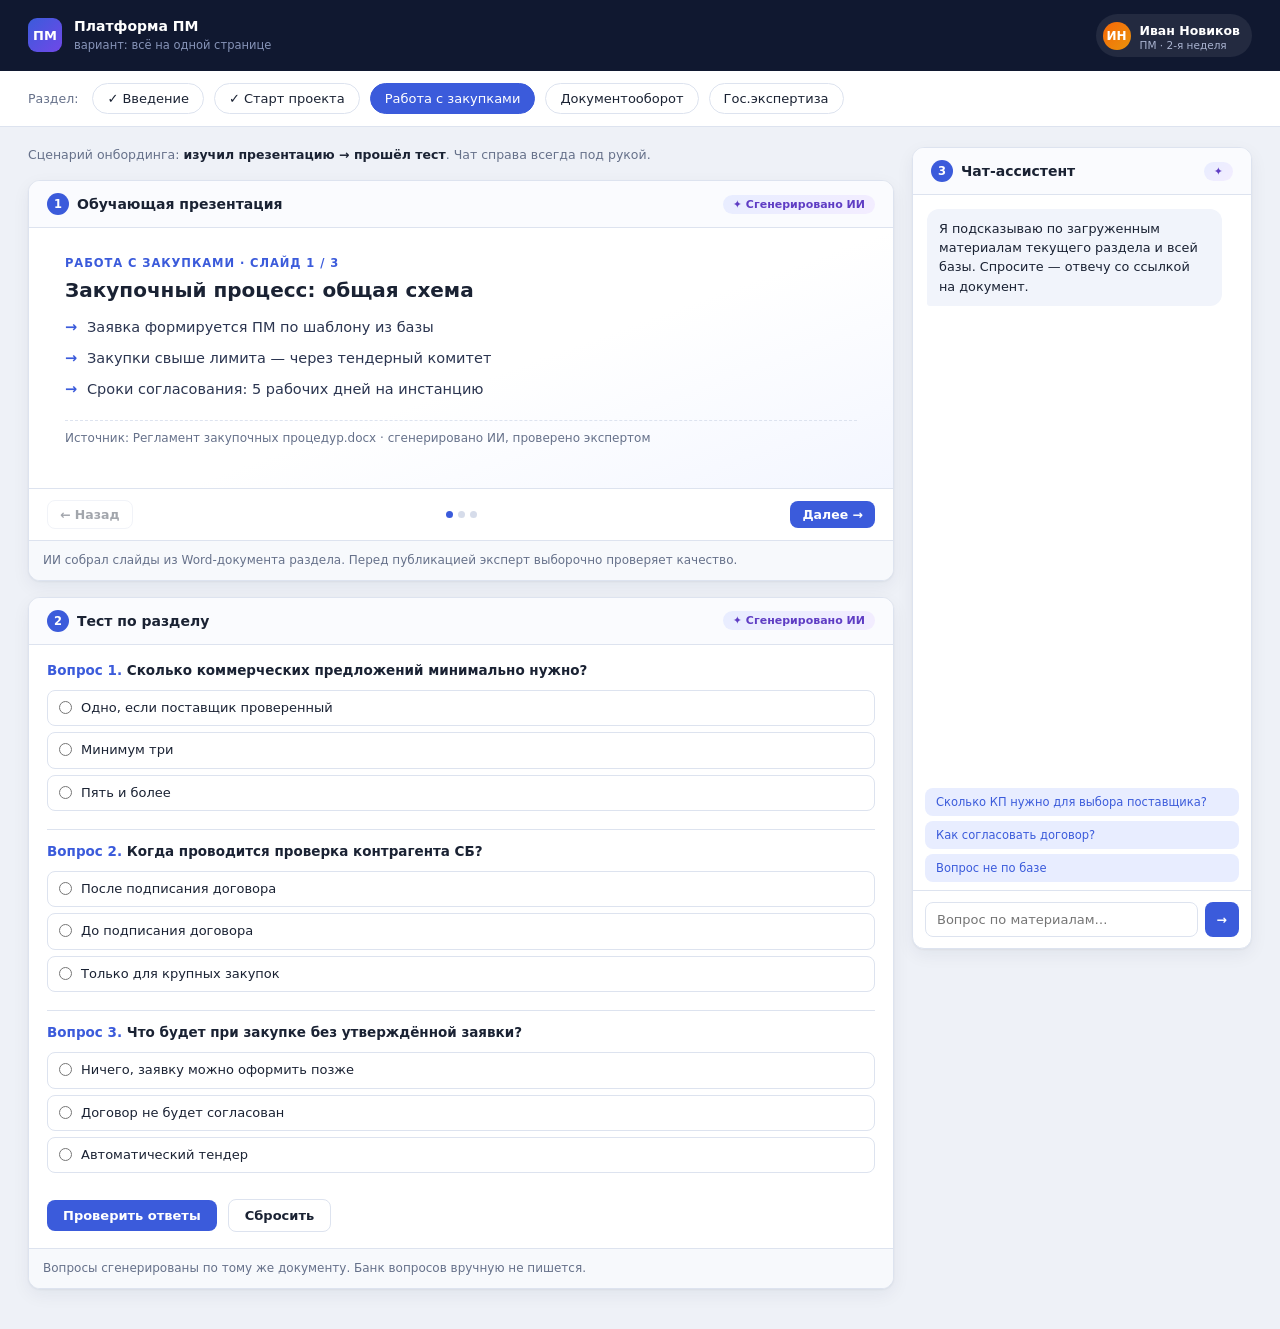
==== index.html @ 01c3f11c "Initial commit: add index.html and scope.md files for the project platform, outlining the project st" ====
<!DOCTYPE html>
<html lang="ru">
<head>
<meta charset="UTF-8">
<meta name="viewport" content="width=device-width, initial-scale=1.0">
<title>Платформа ПМ — один экран: презентация · тест · чат</title>
<style>
  :root {
    --bg: #eef1f7;
    --surface: #ffffff;
    --border: #dde3ef;
    --text: #1a2233;
    --muted: #66718a;
    --accent: #3b5bdb;
    --accent-soft: #e8edff;
    --green: #2f9e44;
    --green-soft: #e6f7ec;
    --amber: #e8930c;
    --amber-soft: #fff4e0;
    --red: #d6455d;
    --red-soft: #fdeaee;
    --radius: 12px;
    --shadow: 0 1px 2px rgba(20,30,60,.05), 0 6px 18px rgba(20,30,60,.06);
  }
  * { margin: 0; padding: 0; box-sizing: border-box; }
  body {
    font-family: "Segoe UI", system-ui, -apple-system, sans-serif;
    background: var(--bg); color: var(--text);
    min-height: 100vh;
  }

  /* Top bar */
  header {
    background: #101830; color: #fff;
    padding: 14px 28px;
    display: flex; align-items: center; justify-content: space-between;
    position: sticky; top: 0; z-index: 20;
  }
  .brand { display: flex; align-items: center; gap: 12px; }
  .brand-badge {
    width: 34px; height: 34px; border-radius: 9px;
    background: linear-gradient(135deg, #3b5bdb, #7048e8);
    display: flex; align-items: center; justify-content: center;
    font-weight: 700; font-size: 13px;
  }
  .brand b { font-size: 14px; display: block; line-height: 1.2; }
  .brand span { font-size: 11.5px; color: #8794b8; }
  .user {
    display: flex; align-items: center; gap: 9px;
    background: rgba(255,255,255,.08); padding: 6px 12px 6px 7px; border-radius: 99px;
  }
  .avatar {
    width: 28px; height: 28px; border-radius: 50%;
    background: linear-gradient(135deg,#f76707,#e8930c);
    display: flex; align-items: center; justify-content: center;
    font-size: 12px; font-weight: 600;
  }
  .user small { color: #aab4d0; display: block; font-size: 10.5px; }
  .user b { font-size: 12.5px; font-weight: 600; }

  /* Section picker */
  .section-bar {
    background: var(--surface); border-bottom: 1px solid var(--border);
    padding: 12px 28px; display: flex; align-items: center; gap: 10px; flex-wrap: wrap;
  }
  .section-bar .label { font-size: 12.5px; color: var(--muted); margin-right: 4px; }
  .sec-chip {
    font-family: inherit; font-size: 13px; padding: 7px 14px; border-radius: 99px;
    border: 1px solid var(--border); background: #fff; color: var(--text); cursor: pointer;
  }
  .sec-chip:hover { border-color: #b9c6ec; }
  .sec-chip.active { background: var(--accent); color: #fff; border-color: var(--accent); }
  .sec-chip.done::before { content: "✓ "; }

  /* Layout: left flow + right chat */
  .workspace {
    display: grid;
    grid-template-columns: 1fr 340px;
    gap: 18px;
    padding: 20px 28px 40px;
    max-width: 1400px;
    margin: 0 auto;
    align-items: start;
  }

  .flow { display: flex; flex-direction: column; gap: 16px; }
  .panel {
    background: var(--surface); border: 1px solid var(--border);
    border-radius: var(--radius); box-shadow: var(--shadow); overflow: hidden;
  }
  .panel-head {
    display: flex; align-items: center; justify-content: space-between;
    padding: 12px 18px; border-bottom: 1px solid var(--border); background: #fafbfe;
  }
  .panel-head h2 { font-size: 14px; font-weight: 650; display: flex; align-items: center; gap: 8px; }
  .step {
    width: 22px; height: 22px; border-radius: 50%; background: var(--accent);
    color: #fff; font-size: 11.5px; font-weight: 700;
    display: inline-flex; align-items: center; justify-content: center;
  }
  .ai-chip {
    background: linear-gradient(135deg,#e8edff,#f3edff); color: #5f3dc4;
    font-size: 11px; font-weight: 600; padding: 3px 10px; border-radius: 99px;
  }

  /* Presentation */
  .slide {
    min-height: 260px; padding: 28px 36px;
    background: linear-gradient(160deg, #fff 55%, #f3f6ff);
  }
  .slide .s-no { font-size: 11.5px; color: var(--accent); font-weight: 700; letter-spacing: .08em; text-transform: uppercase; margin-bottom: 8px; }
  .slide h3 { font-size: 20px; margin-bottom: 14px; }
  .slide ul { list-style: none; }
  .slide li {
    font-size: 14.5px; line-height: 1.6; padding-left: 22px; position: relative;
    margin-bottom: 8px; color: #2b3550;
  }
  .slide li::before { content: "→"; position: absolute; left: 0; color: var(--accent); font-weight: 700; }
  .slide .src {
    margin-top: 18px; font-size: 12px; color: var(--muted);
    border-top: 1px dashed var(--border); padding-top: 10px;
  }
  .slide-nav {
    display: flex; justify-content: space-between; align-items: center;
    padding: 11px 18px; border-top: 1px solid var(--border);
  }
  .dots { display: flex; gap: 5px; }
  .dots i { width: 7px; height: 7px; border-radius: 50%; background: #d6dcea; cursor: pointer; }
  .dots i.on { background: var(--accent); }

  .btn {
    background: var(--accent); color: #fff; border: none; font-family: inherit;
    font-size: 13px; font-weight: 600; padding: 8px 16px; border-radius: 8px; cursor: pointer;
  }
  .btn:hover { background: #3350c4; }
  .btn.ghost { background: #fff; color: var(--text); border: 1px solid var(--border); }
  .btn.ghost:hover { background: #f4f6fb; }
  .btn:disabled { opacity: .4; cursor: default; }
  .btn.sm { padding: 6px 12px; font-size: 12.5px; }

  /* Test */
  .test-body { padding: 16px 18px; }
  .q-card { margin-bottom: 12px; padding-bottom: 12px; border-bottom: 1px solid var(--border); }
  .q-card:last-of-type { border-bottom: none; margin-bottom: 8px; }
  .q-card h4 { font-size: 13.5px; margin-bottom: 10px; line-height: 1.45; }
  .q-card h4 .qn { color: var(--accent); }
  .opt {
    display: flex; gap: 9px; align-items: flex-start;
    padding: 8px 11px; border: 1px solid var(--border); border-radius: 8px;
    margin-bottom: 6px; font-size: 13px; cursor: pointer; line-height: 1.4;
  }
  .opt:hover { border-color: #b9c6ec; background: #fafbff; }
  .opt input { margin-top: 2px; accent-color: var(--accent); }
  .opt.correct { border-color: var(--green); background: var(--green-soft); }
  .opt.wrong { border-color: var(--red); background: var(--red-soft); }
  #test-result {
    display: none; padding: 12px 14px; margin-bottom: 12px;
    border-radius: 9px; font-size: 13.5px; font-weight: 600;
  }
  #test-result.pass { display: block; background: var(--green-soft); color: var(--green); border: 1px solid #b7e4c7; }
  #test-result.fail { display: block; background: var(--amber-soft); color: var(--amber); border: 1px solid #ffe0a3; }
  #test-result small { display: block; font-weight: 400; color: var(--muted); margin-top: 4px; }

  /* Chat sticky column */
  .chat-col {
    position: sticky; top: 78px;
    height: calc(100vh - 98px);
    display: flex; flex-direction: column;
  }
  .chat-col .panel { flex: 1; display: flex; flex-direction: column; min-height: 0; }
  .chat-log {
    flex: 1; overflow-y: auto; padding: 14px;
    display: flex; flex-direction: column; gap: 10px;
  }
  .msg {
    max-width: 95%; padding: 10px 12px; border-radius: 12px;
    font-size: 12.8px; line-height: 1.5;
  }
  .msg.user {
    align-self: flex-end; background: var(--accent); color: #fff;
    border-bottom-right-radius: 3px;
  }
  .msg.bot {
    align-self: flex-start; background: #f1f4fb;
    border-bottom-left-radius: 3px;
  }
  .msg.bot .source {
    margin-top: 8px; padding: 7px 9px; background: #fff;
    border: 1px solid var(--border); border-radius: 7px;
    font-size: 11.5px; color: var(--muted);
  }
  .msg.bot .source b { color: var(--accent); }
  .chat-hints { padding: 0 12px 8px; display: flex; flex-direction: column; gap: 5px; }
  .hint {
    font-size: 11.5px; text-align: left; background: var(--accent-soft); color: var(--accent);
    border: none; padding: 7px 11px; border-radius: 8px; cursor: pointer; font-family: inherit;
  }
  .hint:hover { background: #d9e2ff; }
  .chat-input {
    display: flex; gap: 7px; padding: 11px 12px; border-top: 1px solid var(--border);
  }
  .chat-input input {
    flex: 1; border: 1px solid var(--border); border-radius: 8px;
    padding: 9px 11px; font-size: 13px; font-family: inherit; outline: none;
  }
  .chat-input input:focus { border-color: var(--accent); }
  .typing { align-self: flex-start; color: var(--muted); font-size: 12px; padding: 4px; }

  .note {
    font-size: 12px; color: var(--muted); line-height: 1.55;
    padding: 10px 14px; background: #f7f9fc; border-top: 1px solid var(--border);
  }

  .flow-caption {
    font-size: 12.5px; color: var(--muted); margin-bottom: 2px;
  }
  .flow-caption b { color: var(--text); }

  @media (max-width: 980px) {
    .workspace { grid-template-columns: 1fr; }
    .chat-col { position: static; height: auto; }
    .chat-col .panel { min-height: 420px; }
  }
</style>
</head>
<body>

<header>
  <div class="brand">
    <div class="brand-badge">ПМ</div>
    <div>
      <b>Платформа ПМ</b>
      <span>вариант: всё на одной странице</span>
    </div>
  </div>
  <div class="user">
    <div class="avatar">ИН</div>
    <div><b>Иван Новиков</b><small>ПМ · 2-я неделя</small></div>
  </div>
</header>

<div class="section-bar">
  <span class="label">Раздел:</span>
  <button class="sec-chip done" data-sec="0">Введение</button>
  <button class="sec-chip done" data-sec="1">Старт проекта</button>
  <button class="sec-chip active" data-sec="2">Работа с закупками</button>
  <button class="sec-chip" data-sec="3">Документооборот</button>
  <button class="sec-chip" data-sec="4">Гос.экспертиза</button>
</div>

<div class="workspace">

  <!-- LEFT: presentation → test -->
  <div class="flow">
    <p class="flow-caption">Сценарий онбординга: <b>изучил презентацию → прошёл тест</b>. Чат справа всегда под рукой.</p>

    <!-- 1. Presentation -->
    <div class="panel" id="pres-panel">
      <div class="panel-head">
        <h2><span class="step">1</span> Обучающая презентация</h2>
        <span class="ai-chip">✦ Сгенерировано ИИ</span>
      </div>
      <div class="slide" id="slide-body"></div>
      <div class="slide-nav">
        <button class="btn ghost sm" id="prev-slide">← Назад</button>
        <div class="dots" id="slide-dots"></div>
        <button class="btn sm" id="next-slide">Далее →</button>
      </div>
      <div class="note">ИИ собрал слайды из Word-документа раздела. Перед публикацией эксперт выборочно проверяет качество.</div>
    </div>

    <!-- 2. Test -->
    <div class="panel" id="test-panel">
      <div class="panel-head">
        <h2><span class="step">2</span> Тест по разделу</h2>
        <span class="ai-chip">✦ Сгенерировано ИИ</span>
      </div>
      <div class="test-body">
        <div id="test-result"></div>
        <div id="test-questions"></div>
        <button class="btn" id="check-test">Проверить ответы</button>
        <button class="btn ghost" id="reset-test" style="margin-left:6px">Сбросить</button>
      </div>
      <div class="note">Вопросы сгенерированы по тому же документу. Банк вопросов вручную не пишется.</div>
    </div>
  </div>

  <!-- RIGHT: chat always visible -->
  <div class="chat-col">
    <div class="panel">
      <div class="panel-head">
        <h2><span class="step">3</span> Чат-ассистент</h2>
        <span class="ai-chip">✦</span>
      </div>
      <div class="chat-log" id="chat-log">
        <div class="msg bot">Я подсказываю по загруженным материалам текущего раздела и всей базы. Спросите — отвечу со ссылкой на документ.</div>
      </div>
      <div class="chat-hints">
        <button class="hint" data-q="Сколько КП нужно для выбора поставщика?">Сколько КП нужно для выбора поставщика?</button>
        <button class="hint" data-q="Как согласовать договор с подрядчиком?">Как согласовать договор?</button>
        <button class="hint" data-q="Какая погода завтра?">Вопрос не по базе</button>
      </div>
      <div class="chat-input">
        <input id="chat-text" placeholder="Вопрос по материалам…" autocomplete="off">
        <button class="btn sm" id="chat-send">→</button>
      </div>
    </div>
  </div>

</div>

<script>
const sections = [
  {
    title: "Введение в процессы компании",
    doc: "Памятка нового ПМ.docx",
    slides: [
      { h: "Как устроена работа ПМ", pts: ["ПМ ведёт проект от старта до сдачи", "Ключевые роли: руководитель, сметчик, снабжение", "Все регламенты — в базе знаний платформы"] },
      { h: "Первая неделя", pts: ["Получить доступы к системам", "Изучить регламенты направления", "Познакомиться с командой"] }
    ],
    questions: [
      { q: "Где хранятся регламенты для ПМ?", opts: ["Только у наставника", "В базе знаний платформы", "В личной почте"], correct: 1 }
    ]
  },
  {
    title: "Управление проектом: старт",
    doc: "Чек-лист старта проекта.docx",
    slides: [
      { h: "Старт: 4 обязательных шага", pts: ["Приказ о запуске и назначении ПМ", "Устав проекта и границы", "Бюджет и календарный план", "Kick-off с командой"] }
    ],
    questions: [
      { q: "Что нужно на старте проекта?", opts: ["Только бюджет", "Приказ, устав, бюджет и план", "Только kick-off"], correct: 1 }
    ]
  },
  {
    title: "Работа с закупками",
    doc: "Регламент закупочных процедур.docx",
    slides: [
      { h: "Закупочный процесс: общая схема", pts: ["Заявка формируется ПМ по шаблону из базы", "Закупки свыше лимита — через тендерный комитет", "Сроки согласования: 5 рабочих дней на инстанцию"] },
      { h: "Выбор поставщика", pts: ["Минимум 3 коммерческих предложения", "Проверка контрагента СБ — до подписания", "Критерии выбора фиксируются в протоколе"] },
      { h: "Частые ошибки новичков", pts: ["Закупка без заявки — договор не согласуют", "Пропуск проверки контрагента затягивает сделку", "Не заложен резерв времени на тендерный комитет"] }
    ],
    questions: [
      { q: "Сколько коммерческих предложений минимально нужно?", opts: ["Одно, если поставщик проверенный", "Минимум три", "Пять и более"], correct: 1 },
      { q: "Когда проводится проверка контрагента СБ?", opts: ["После подписания договора", "До подписания договора", "Только для крупных закупок"], correct: 1 },
      { q: "Что будет при закупке без утверждённой заявки?", opts: ["Ничего, заявку можно оформить позже", "Договор не будет согласован", "Автоматический тендер"], correct: 1 }
    ]
  },
  {
    title: "Документооборот и отчётность",
    doc: "Порядок согласования договоров.docx",
    slides: [
      { h: "Согласование договора", pts: ["Маршрут: ПМ → юристы → финансы → директор", "Стандартный цикл — 10 рабочих дней", "Шаблоны — в разделе «Документооборот»"] }
    ],
    questions: [
      { q: "Сколько дней занимает полный цикл согласования?", opts: ["3 рабочих дня", "10 рабочих дней", "Месяц"], correct: 1 }
    ]
  },
  {
    title: "Гос.экспертиза и тендеры",
    doc: "Гос.экспертиза: этапы прохождения.docx",
    slides: [
      { h: "Материал в обработке", pts: ["Документ загружен", "Презентация появится после индексации и проверки экспертом"] }
    ],
    questions: [
      { q: "Статус раздела?", opts: ["Готов к изучению", "Ещё обрабатывается", "Закрыт"], correct: 1 }
    ]
  }
];

let curSec = 2, curSlide = 0;

function renderSlide() {
  const s = sections[curSec];
  const slide = s.slides[curSlide];
  document.getElementById("slide-body").innerHTML =
    `<div class="s-no">${s.title} · слайд ${curSlide + 1} / ${s.slides.length}</div>
     <h3>${slide.h}</h3>
     <ul>${slide.pts.map(t => `<li>${t}</li>`).join("")}</ul>
     <div class="src">Источник: ${s.doc} · сгенерировано ИИ, проверено экспертом</div>`;
  document.getElementById("slide-dots").innerHTML = s.slides.map((_, i) =>
    `<i class="${i === curSlide ? "on" : ""}" onclick="goSlide(${i})"></i>`).join("");
  document.getElementById("prev-slide").disabled = curSlide === 0;
  document.getElementById("next-slide").disabled = curSlide === s.slides.length - 1;
}
window.goSlide = i => { curSlide = i; renderSlide(); };
document.getElementById("prev-slide").onclick = () => { if (curSlide > 0) { curSlide--; renderSlide(); } };
document.getElementById("next-slide").onclick = () => {
  if (curSlide < sections[curSec].slides.length - 1) { curSlide++; renderSlide(); }
};

function renderTest() {
  const qs = sections[curSec].questions;
  document.getElementById("test-questions").innerHTML = qs.map((item, qi) =>
    `<div class="q-card"><h4><span class="qn">Вопрос ${qi + 1}.</span> ${item.q}</h4>` +
    item.opts.map((o, oi) =>
      `<label class="opt" data-q="${qi}" data-o="${oi}"><input type="radio" name="q${qi}" value="${oi}">${o}</label>`
    ).join("") + `</div>`).join("");
  const r = document.getElementById("test-result");
  r.className = ""; r.style.display = "none";
}

document.getElementById("check-test").onclick = () => {
  const qs = sections[curSec].questions;
  let score = 0, answered = 0;
  qs.forEach((item, qi) => {
    const sel = document.querySelector(`input[name=q${qi}]:checked`);
    document.querySelectorAll(`.opt[data-q="${qi}"]`).forEach(l => l.classList.remove("correct", "wrong"));
    if (!sel) return;
    answered++;
    const chosen = +sel.value;
    if (chosen === item.correct) score++;
    document.querySelector(`.opt[data-q="${qi}"][data-o="${item.correct}"]`).classList.add("correct");
    if (chosen !== item.correct)
      document.querySelector(`.opt[data-q="${qi}"][data-o="${chosen}"]`).classList.add("wrong");
  });
  const r = document.getElementById("test-result");
  if (answered < qs.length) {
    r.className = "fail";
    r.innerHTML = `Ответьте на все вопросы (${answered} из ${qs.length}).`;
    return;
  }
  if (score === qs.length) {
    r.className = "pass";
    r.innerHTML = `Отлично! ${score} из ${qs.length}.<small>Раздел зачтён. Можно переходить к следующему.</small>`;
  } else {
    r.className = "fail";
    r.innerHTML = `Результат: ${score} из ${qs.length}.<small>Перечитайте презентацию выше и попробуйте ещё раз.</small>`;
  }
};
document.getElementById("reset-test").onclick = renderTest;

document.querySelectorAll(".sec-chip").forEach(btn => {
  btn.onclick = () => {
    document.querySelectorAll(".sec-chip").forEach(b => b.classList.remove("active"));
    btn.classList.add("active");
    curSec = +btn.dataset.sec;
    curSlide = 0;
    renderSlide();
    renderTest();
  };
});

/* Chat */
const answers = [
  { keys: ["кп", "коммерческ", "поставщик", "три", "3"], text: "Минимум <b>3 коммерческих предложения</b>. Критерии выбора фиксируются в протоколе. Проверка контрагента СБ — до подписания.", src: "Регламент закупочных процедур.docx · раздел 4" },
  { keys: ["договор", "подряд", "соглас"], text: "Маршрут: <b>ПМ → юристы → финансы → директор</b>. Полный цикл — около 10 рабочих дней.", src: "Порядок согласования договоров.docx · раздел 2.3" },
  { keys: ["закуп", "заявк", "тендер"], text: "Заявка — по шаблону из базы. Свыше лимита — тендерный комитет (закладывайте ~5 рабочих дней на инстанцию).", src: "Регламент закупочных процедур.docx" }
];
const log = document.getElementById("chat-log");
function addMsg(cls, html) {
  const d = document.createElement("div");
  d.className = "msg " + cls; d.innerHTML = html;
  log.appendChild(d); log.scrollTop = log.scrollHeight;
}
function botReply(q) {
  const t = document.createElement("div");
  t.className = "typing"; t.textContent = "Ищет по базе…";
  log.appendChild(t); log.scrollTop = log.scrollHeight;
  setTimeout(() => {
    t.remove();
    const low = q.toLowerCase();
    const hit = answers.find(a => a.keys.some(k => low.includes(k)));
    if (hit) addMsg("bot", hit.text + `<div class="source">📄 <b>${hit.src}</b></div>`);
    else addMsg("bot", "В базе знаний ответа на этот вопрос нет. Я отвечаю только по загруженным материалам.");
  }, 700);
}
function send(q) {
  if (!q.trim()) return;
  addMsg("user", q);
  document.getElementById("chat-text").value = "";
  botReply(q);
}
document.getElementById("chat-send").onclick = () => send(document.getElementById("chat-text").value);
document.getElementById("chat-text").addEventListener("keydown", e => { if (e.key === "Enter") send(e.target.value); });
document.querySelectorAll(".hint").forEach(h => h.onclick = () => send(h.dataset.q));

renderSlide();
renderTest();
</script>
</body>
</html>
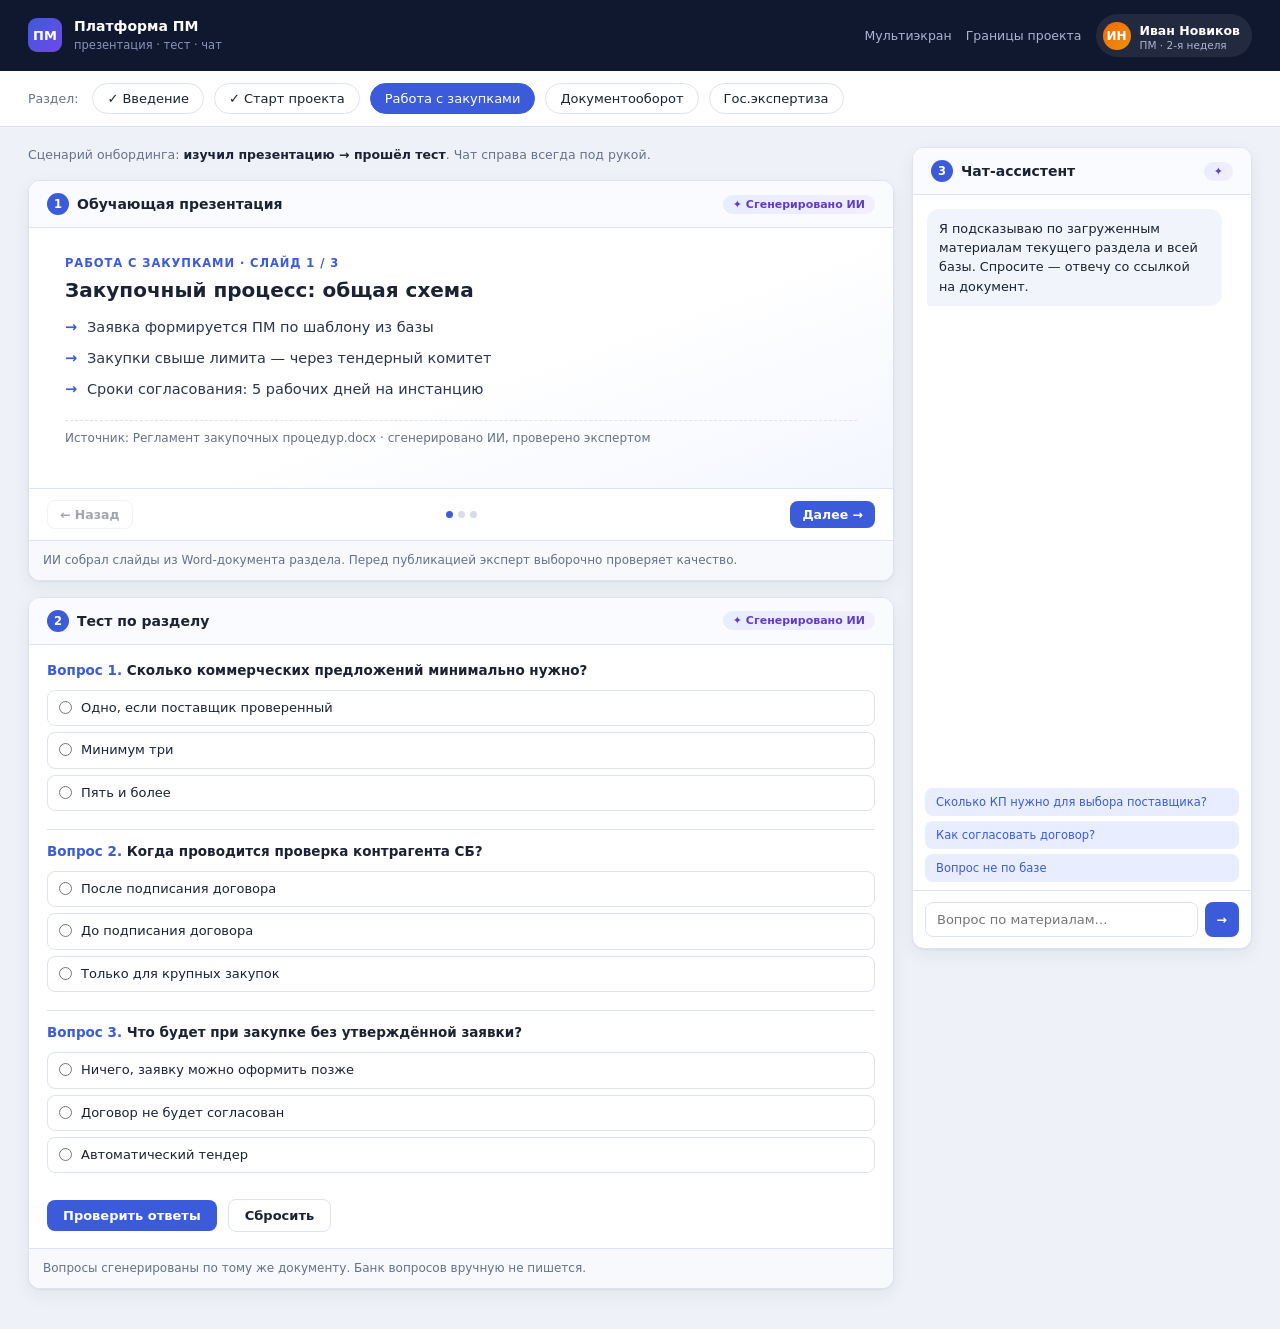
==== commit f6bd2484: "Update index.html to enhance header layout with new links and modify demo description; adjust .gitig" ====
--- a/index.html
+++ b/index.html
@@ -57,6 +57,11 @@
   }
   .user small { color: #aab4d0; display: block; font-size: 10.5px; }
   .user b { font-size: 12.5px; font-weight: 600; }
+  .hdr-links { display: flex; align-items: center; gap: 14px; }
+  .hdr-links a {
+    color: #aab4d0; font-size: 12.5px; text-decoration: none;
+  }
+  .hdr-links a:hover { color: #fff; }
 
   /* Section picker */
   .section-bar {
@@ -230,12 +235,16 @@
     <div class="brand-badge">ПМ</div>
     <div>
       <b>Платформа ПМ</b>
-      <span>вариант: всё на одной странице</span>
+      <span>презентация · тест · чат</span>
     </div>
   </div>
-  <div class="user">
-    <div class="avatar">ИН</div>
-    <div><b>Иван Новиков</b><small>ПМ · 2-я неделя</small></div>
+  <div class="hdr-links">
+    <a href="demo-screens.html">Мультиэкран</a>
+    <a href="scope.md">Границы проекта</a>
+    <div class="user">
+      <div class="avatar">ИН</div>
+      <div><b>Иван Новиков</b><small>ПМ · 2-я неделя</small></div>
+    </div>
   </div>
 </header>
 
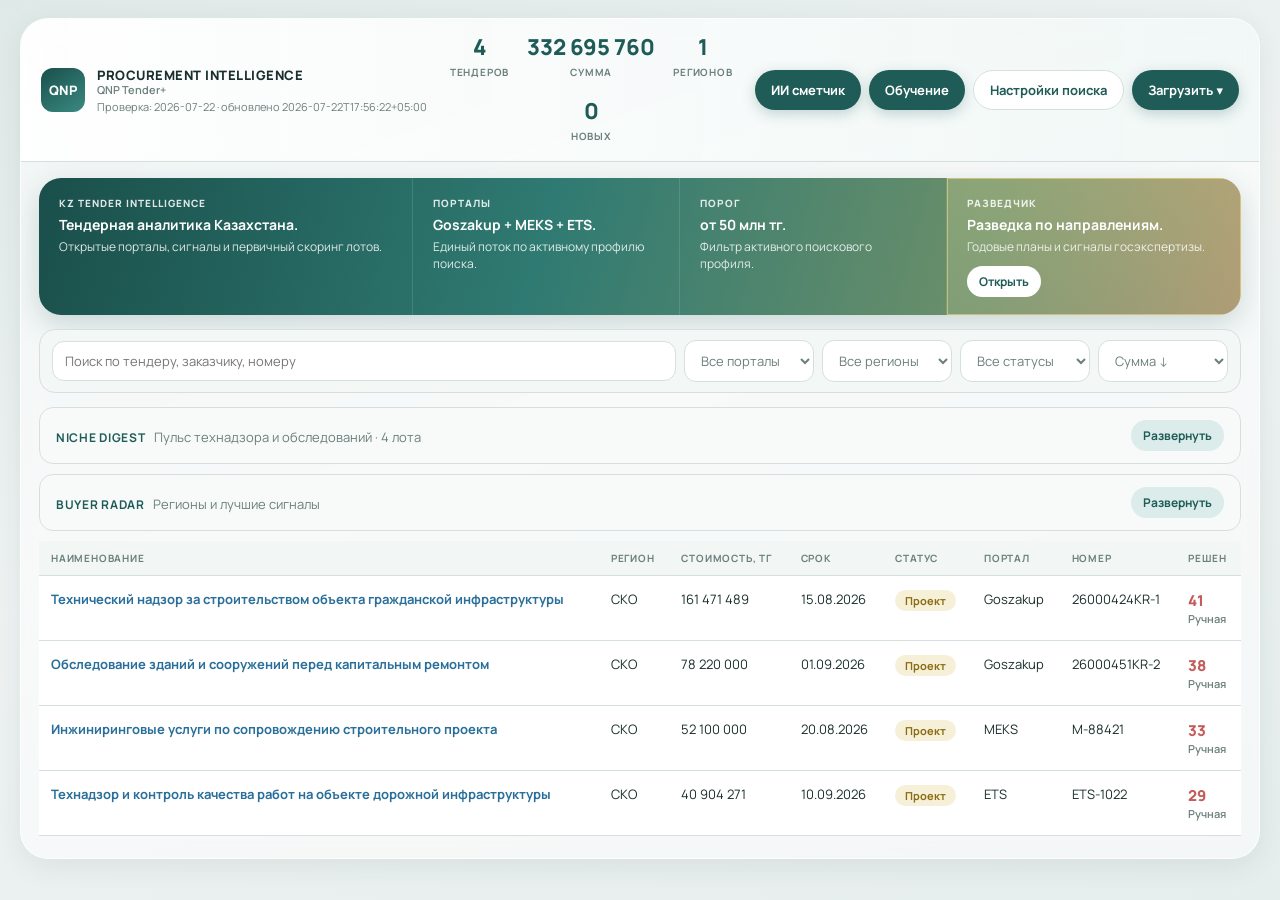
==== commit 4ff0bb47: "Refactor index.html to update title and enhance styling; add new header layout and button styles. Up" ====
--- a/index.html
+++ b/index.html
@@ -3,329 +3,842 @@
 <head>
 <meta charset="UTF-8">
 <meta name="viewport" content="width=device-width, initial-scale=1.0">
-<title>Платформа ПМ — один экран: презентация · тест · чат</title>
+<title>QNP Tender+ — Procurement Intelligence</title>
+<link rel="preconnect" href="https://fonts.googleapis.com">
+<link href="https://fonts.googleapis.com/css2?family=Manrope:wght@400;500;600;700;800&display=swap" rel="stylesheet">
 <style>
-  :root {
-    --bg: #eef1f7;
-    --surface: #ffffff;
-    --border: #dde3ef;
-    --text: #1a2233;
-    --muted: #66718a;
-    --accent: #3b5bdb;
-    --accent-soft: #e8edff;
-    --green: #2f9e44;
-    --green-soft: #e6f7ec;
-    --amber: #e8930c;
-    --amber-soft: #fff4e0;
-    --red: #d6455d;
-    --red-soft: #fdeaee;
-    --radius: 12px;
-    --shadow: 0 1px 2px rgba(20,30,60,.05), 0 6px 18px rgba(20,30,60,.06);
-  }
-  * { margin: 0; padding: 0; box-sizing: border-box; }
-  body {
-    font-family: "Segoe UI", system-ui, -apple-system, sans-serif;
-    background: var(--bg); color: var(--text);
-    min-height: 100vh;
-  }
-
-  /* Top bar */
-  header {
-    background: #101830; color: #fff;
-    padding: 14px 28px;
-    display: flex; align-items: center; justify-content: space-between;
-    position: sticky; top: 0; z-index: 20;
-  }
-  .brand { display: flex; align-items: center; gap: 12px; }
-  .brand-badge {
-    width: 34px; height: 34px; border-radius: 9px;
-    background: linear-gradient(135deg, #3b5bdb, #7048e8);
-    display: flex; align-items: center; justify-content: center;
-    font-weight: 700; font-size: 13px;
-  }
-  .brand b { font-size: 14px; display: block; line-height: 1.2; }
-  .brand span { font-size: 11.5px; color: #8794b8; }
-  .user {
-    display: flex; align-items: center; gap: 9px;
-    background: rgba(255,255,255,.08); padding: 6px 12px 6px 7px; border-radius: 99px;
-  }
-  .avatar {
-    width: 28px; height: 28px; border-radius: 50%;
-    background: linear-gradient(135deg,#f76707,#e8930c);
-    display: flex; align-items: center; justify-content: center;
-    font-size: 12px; font-weight: 600;
-  }
-  .user small { color: #aab4d0; display: block; font-size: 10.5px; }
-  .user b { font-size: 12.5px; font-weight: 600; }
-  .hdr-links { display: flex; align-items: center; gap: 14px; }
-  .hdr-links a {
-    color: #aab4d0; font-size: 12.5px; text-decoration: none;
-  }
-  .hdr-links a:hover { color: #fff; }
-
-  /* Section picker */
-  .section-bar {
-    background: var(--surface); border-bottom: 1px solid var(--border);
-    padding: 12px 28px; display: flex; align-items: center; gap: 10px; flex-wrap: wrap;
-  }
-  .section-bar .label { font-size: 12.5px; color: var(--muted); margin-right: 4px; }
-  .sec-chip {
-    font-family: inherit; font-size: 13px; padding: 7px 14px; border-radius: 99px;
-    border: 1px solid var(--border); background: #fff; color: var(--text); cursor: pointer;
-  }
-  .sec-chip:hover { border-color: #b9c6ec; }
-  .sec-chip.active { background: var(--accent); color: #fff; border-color: var(--accent); }
-  .sec-chip.done::before { content: "✓ "; }
-
-  /* Layout: left flow + right chat */
-  .workspace {
-    display: grid;
-    grid-template-columns: 1fr 340px;
-    gap: 18px;
-    padding: 20px 28px 40px;
-    max-width: 1400px;
-    margin: 0 auto;
-    align-items: start;
-  }
-
-  .flow { display: flex; flex-direction: column; gap: 16px; }
-  .panel {
-    background: var(--surface); border: 1px solid var(--border);
-    border-radius: var(--radius); box-shadow: var(--shadow); overflow: hidden;
-  }
-  .panel-head {
-    display: flex; align-items: center; justify-content: space-between;
-    padding: 12px 18px; border-bottom: 1px solid var(--border); background: #fafbfe;
-  }
-  .panel-head h2 { font-size: 14px; font-weight: 650; display: flex; align-items: center; gap: 8px; }
-  .step {
-    width: 22px; height: 22px; border-radius: 50%; background: var(--accent);
-    color: #fff; font-size: 11.5px; font-weight: 700;
-    display: inline-flex; align-items: center; justify-content: center;
-  }
-  .ai-chip {
-    background: linear-gradient(135deg,#e8edff,#f3edff); color: #5f3dc4;
-    font-size: 11px; font-weight: 600; padding: 3px 10px; border-radius: 99px;
-  }
-
-  /* Presentation */
-  .slide {
-    min-height: 260px; padding: 28px 36px;
-    background: linear-gradient(160deg, #fff 55%, #f3f6ff);
-  }
-  .slide .s-no { font-size: 11.5px; color: var(--accent); font-weight: 700; letter-spacing: .08em; text-transform: uppercase; margin-bottom: 8px; }
-  .slide h3 { font-size: 20px; margin-bottom: 14px; }
-  .slide ul { list-style: none; }
-  .slide li {
-    font-size: 14.5px; line-height: 1.6; padding-left: 22px; position: relative;
-    margin-bottom: 8px; color: #2b3550;
-  }
-  .slide li::before { content: "→"; position: absolute; left: 0; color: var(--accent); font-weight: 700; }
-  .slide .src {
-    margin-top: 18px; font-size: 12px; color: var(--muted);
-    border-top: 1px dashed var(--border); padding-top: 10px;
-  }
-  .slide-nav {
-    display: flex; justify-content: space-between; align-items: center;
-    padding: 11px 18px; border-top: 1px solid var(--border);
-  }
-  .dots { display: flex; gap: 5px; }
-  .dots i { width: 7px; height: 7px; border-radius: 50%; background: #d6dcea; cursor: pointer; }
-  .dots i.on { background: var(--accent); }
-
-  .btn {
-    background: var(--accent); color: #fff; border: none; font-family: inherit;
-    font-size: 13px; font-weight: 600; padding: 8px 16px; border-radius: 8px; cursor: pointer;
-  }
-  .btn:hover { background: #3350c4; }
-  .btn.ghost { background: #fff; color: var(--text); border: 1px solid var(--border); }
-  .btn.ghost:hover { background: #f4f6fb; }
-  .btn:disabled { opacity: .4; cursor: default; }
-  .btn.sm { padding: 6px 12px; font-size: 12.5px; }
-
-  /* Test */
-  .test-body { padding: 16px 18px; }
-  .q-card { margin-bottom: 12px; padding-bottom: 12px; border-bottom: 1px solid var(--border); }
-  .q-card:last-of-type { border-bottom: none; margin-bottom: 8px; }
-  .q-card h4 { font-size: 13.5px; margin-bottom: 10px; line-height: 1.45; }
-  .q-card h4 .qn { color: var(--accent); }
-  .opt {
-    display: flex; gap: 9px; align-items: flex-start;
-    padding: 8px 11px; border: 1px solid var(--border); border-radius: 8px;
-    margin-bottom: 6px; font-size: 13px; cursor: pointer; line-height: 1.4;
-  }
-  .opt:hover { border-color: #b9c6ec; background: #fafbff; }
-  .opt input { margin-top: 2px; accent-color: var(--accent); }
-  .opt.correct { border-color: var(--green); background: var(--green-soft); }
-  .opt.wrong { border-color: var(--red); background: var(--red-soft); }
-  #test-result {
-    display: none; padding: 12px 14px; margin-bottom: 12px;
-    border-radius: 9px; font-size: 13.5px; font-weight: 600;
-  }
-  #test-result.pass { display: block; background: var(--green-soft); color: var(--green); border: 1px solid #b7e4c7; }
-  #test-result.fail { display: block; background: var(--amber-soft); color: var(--amber); border: 1px solid #ffe0a3; }
-  #test-result small { display: block; font-weight: 400; color: var(--muted); margin-top: 4px; }
-
-  /* Chat sticky column */
-  .chat-col {
-    position: sticky; top: 78px;
-    height: calc(100vh - 98px);
-    display: flex; flex-direction: column;
-  }
-  .chat-col .panel { flex: 1; display: flex; flex-direction: column; min-height: 0; }
-  .chat-log {
-    flex: 1; overflow-y: auto; padding: 14px;
-    display: flex; flex-direction: column; gap: 10px;
-  }
-  .msg {
-    max-width: 95%; padding: 10px 12px; border-radius: 12px;
-    font-size: 12.8px; line-height: 1.5;
-  }
-  .msg.user {
-    align-self: flex-end; background: var(--accent); color: #fff;
-    border-bottom-right-radius: 3px;
-  }
-  .msg.bot {
-    align-self: flex-start; background: #f1f4fb;
-    border-bottom-left-radius: 3px;
-  }
-  .msg.bot .source {
-    margin-top: 8px; padding: 7px 9px; background: #fff;
-    border: 1px solid var(--border); border-radius: 7px;
-    font-size: 11.5px; color: var(--muted);
-  }
-  .msg.bot .source b { color: var(--accent); }
-  .chat-hints { padding: 0 12px 8px; display: flex; flex-direction: column; gap: 5px; }
-  .hint {
-    font-size: 11.5px; text-align: left; background: var(--accent-soft); color: var(--accent);
-    border: none; padding: 7px 11px; border-radius: 8px; cursor: pointer; font-family: inherit;
-  }
-  .hint:hover { background: #d9e2ff; }
-  .chat-input {
-    display: flex; gap: 7px; padding: 11px 12px; border-top: 1px solid var(--border);
-  }
-  .chat-input input {
-    flex: 1; border: 1px solid var(--border); border-radius: 8px;
-    padding: 9px 11px; font-size: 13px; font-family: inherit; outline: none;
-  }
-  .chat-input input:focus { border-color: var(--accent); }
-  .typing { align-self: flex-start; color: var(--muted); font-size: 12px; padding: 4px; }
-
-  .note {
-    font-size: 12px; color: var(--muted); line-height: 1.55;
-    padding: 10px 14px; background: #f7f9fc; border-top: 1px solid var(--border);
-  }
-
-  .flow-caption {
-    font-size: 12.5px; color: var(--muted); margin-bottom: 2px;
-  }
-  .flow-caption b { color: var(--text); }
-
-  @media (max-width: 980px) {
-    .workspace { grid-template-columns: 1fr; }
-    .chat-col { position: static; height: auto; }
-    .chat-col .panel { min-height: 420px; }
-  }
+:root {
+  --teal: #1f5c58;
+  --teal-mid: #2a6f6a;
+  --teal-soft: #dcecea;
+  --teal-pale: #eef4f3;
+  --ink: #1a2e2c;
+  --muted: #6b7f7c;
+  --line: #d5e0de;
+  --bg: #e8efee;
+  --card: #ffffff;
+  --amber: #c9a227;
+  --amber-soft: #f7f0d8;
+  --red: #c45c5c;
+  --red-soft: #f8e4e4;
+  --radius: 18px;
+  --shadow: 0 8px 28px rgba(20, 50, 48, .08);
+}
+* { box-sizing: border-box; margin: 0; padding: 0; }
+body {
+  font-family: Manrope, system-ui, sans-serif;
+  background: linear-gradient(160deg, #dfe9e8 0%, #eef3f2 45%, #e6eded 100%);
+  color: var(--ink);
+  min-height: 100vh;
+  padding: 18px 20px 40px;
+}
+button, input, textarea, select { font-family: inherit; }
+
+/* ===== APP SHELL ===== */
+.app {
+  max-width: 1280px;
+  margin: 0 auto;
+  background: rgba(255,255,255,.55);
+  border: 1px solid rgba(255,255,255,.7);
+  border-radius: 28px;
+  box-shadow: var(--shadow);
+  backdrop-filter: blur(12px);
+  overflow: hidden;
+}
+
+/* Header */
+.hdr {
+  display: flex; align-items: center; gap: 18px; flex-wrap: wrap;
+  padding: 16px 20px;
+  background: linear-gradient(90deg, rgba(255,255,255,.9), rgba(240,247,246,.85));
+  border-bottom: 1px solid var(--line);
+}
+.brand { display: flex; align-items: center; gap: 12px; min-width: 220px; }
+.logo {
+  width: 44px; height: 44px; border-radius: 12px;
+  background: linear-gradient(145deg, #1a4f4b, #3a8a82);
+  color: #fff; font-weight: 800; font-size: 13px;
+  display: flex; align-items: center; justify-content: center;
+  letter-spacing: .02em;
+}
+.brand h1 { font-size: 13px; font-weight: 800; letter-spacing: .04em; line-height: 1.25; }
+.brand h1 span { display: block; font-size: 11px; font-weight: 600; color: var(--muted); letter-spacing: 0; }
+.brand .ts { font-size: 11px; color: var(--muted); margin-top: 2px; }
+
+.stats { display: flex; gap: 18px; flex: 1; justify-content: center; flex-wrap: wrap; }
+.stat { text-align: center; }
+.stat b { display: block; font-size: 22px; font-weight: 800; color: var(--teal); line-height: 1.1; }
+.stat span { font-size: 10px; font-weight: 700; letter-spacing: .08em; color: var(--muted); }
+
+.hdr-actions { display: flex; gap: 8px; flex-wrap: wrap; justify-content: flex-end; }
+.btn {
+  border: none; cursor: pointer; border-radius: 999px;
+  padding: 10px 16px; font-size: 13px; font-weight: 700;
+  transition: transform .12s, box-shadow .12s, background .12s;
+}
+.btn:hover { transform: translateY(-1px); }
+.btn-primary { background: var(--teal); color: #fff; box-shadow: 0 4px 14px rgba(31,92,88,.25); }
+.btn-primary:hover { background: var(--teal-mid); }
+.btn-outline {
+  background: #fff; color: var(--teal); border: 1px solid var(--line);
+}
+.btn-ghost { background: var(--teal-soft); color: var(--teal); }
+.btn-sm { padding: 7px 12px; font-size: 12px; }
+.btn-icon {
+  width: 36px; height: 36px; border-radius: 50%; padding: 0;
+  display: inline-flex; align-items: center; justify-content: center;
+  background: var(--teal); color: #fff; font-size: 16px; border: none; cursor: pointer;
+}
+
+/* Hero strip */
+.hero {
+  margin: 16px 18px 0;
+  border-radius: 22px;
+  background: linear-gradient(105deg, #1a4f4b 0%, #2f7a72 42%, #6b8f6a 78%, #a8946a 100%);
+  color: #fff;
+  display: grid;
+  grid-template-columns: 1.4fr 1fr 1fr 1.1fr;
+  gap: 0;
+  overflow: hidden;
+  box-shadow: 0 10px 30px rgba(26,79,75,.2);
+}
+.hero > div { padding: 18px 20px; border-right: 1px solid rgba(255,255,255,.12); }
+.hero > div:last-child { border-right: none; }
+.hero .k { font-size: 10px; font-weight: 800; letter-spacing: .1em; opacity: .85; margin-bottom: 6px; }
+.hero .t { font-size: 14px; font-weight: 700; line-height: 1.35; }
+.hero .d { font-size: 12px; opacity: .85; margin-top: 4px; line-height: 1.4; }
+.hero-ai {
+  background: linear-gradient(160deg, rgba(255,236,160,.25), rgba(255,255,255,.08));
+  outline: 1px solid rgba(255, 220, 120, .55);
+  outline-offset: -1px;
+}
+.hero-ai .btn { margin-top: 10px; background: #fff; color: var(--teal); }
+
+/* Filters */
+.filters {
+  margin: 14px 18px;
+  background: #f3f7f6;
+  border: 1px solid var(--line);
+  border-radius: 16px;
+  padding: 10px 12px;
+  display: flex; gap: 8px; flex-wrap: wrap; align-items: center;
+}
+.filters input, .filters select {
+  border: 1px solid var(--line); background: #fff; border-radius: 12px;
+  padding: 10px 12px; font-size: 13px; color: var(--ink); outline: none;
+}
+.filters input { flex: 1; min-width: 200px; }
+.filters select { min-width: 130px; color: var(--muted); }
+
+/* Digests */
+.digest {
+  margin: 0 18px 10px;
+  background: #f7faf9;
+  border: 1px solid var(--line);
+  border-radius: 14px;
+  padding: 12px 16px;
+  display: flex; align-items: center; justify-content: space-between; gap: 12px;
+}
+.digest b { font-size: 12px; letter-spacing: .06em; color: var(--teal); }
+.digest span { font-size: 13px; color: var(--muted); margin-left: 8px; }
+
+/* Table */
+.table-wrap { margin: 8px 18px 22px; overflow-x: auto; }
+table { width: 100%; border-collapse: collapse; font-size: 13px; }
+th {
+  text-align: left; font-size: 10px; letter-spacing: .08em; color: var(--muted);
+  padding: 10px 12px; background: #f2f6f5; border-bottom: 1px solid var(--line);
+}
+td { padding: 14px 12px; border-bottom: 1px solid var(--line); vertical-align: top; background: #fff; }
+tr:hover td { background: #f8fbfb; }
+a.tender-link { color: #2a6f9a; font-weight: 700; text-decoration: none; cursor: pointer; }
+a.tender-link:hover { text-decoration: underline; }
+.pill {
+  display: inline-block; padding: 3px 10px; border-radius: 999px;
+  font-size: 11px; font-weight: 700;
+}
+.pill-amber { background: var(--amber-soft); color: #8a6d12; }
+.pill-red { background: var(--red-soft); color: var(--red); }
+.score { font-weight: 800; color: var(--red); font-size: 15px; }
+.score small { display: block; font-weight: 600; font-size: 11px; color: var(--muted); }
+
+/* ===== MODAL ===== */
+.overlay {
+  position: fixed; inset: 0; background: rgba(20,40,38,.45);
+  backdrop-filter: blur(8px);
+  display: none; align-items: center; justify-content: center;
+  padding: 20px; z-index: 100;
+}
+.overlay.open { display: flex; }
+.modal {
+  width: min(1100px, 100%);
+  max-height: min(92vh, 900px);
+  background: linear-gradient(180deg, #eef5f4, #f7fafa);
+  border-radius: 26px;
+  box-shadow: 0 20px 60px rgba(0,0,0,.25);
+  display: flex; flex-direction: column;
+  overflow: hidden;
+  border: 1px solid rgba(255,255,255,.8);
+}
+.modal-lg { width: min(1200px, 100%); }
+.modal-md { width: min(720px, 100%); }
+.modal-hdr {
+  display: flex; align-items: flex-start; justify-content: space-between;
+  padding: 18px 22px 14px;
+  background: linear-gradient(90deg, #e4efee, #f0f5f4);
+  border-bottom: 1px solid var(--line);
+}
+.modal-hdr h2 { font-size: 22px; font-weight: 800; color: var(--teal); }
+.modal-hdr p { font-size: 12.5px; color: var(--muted); margin-top: 3px; max-width: 640px; line-height: 1.4; }
+.modal-body { padding: 16px 20px 20px; overflow-y: auto; flex: 1; }
+
+.field { margin-bottom: 12px; }
+.field label { display: block; font-size: 12px; font-weight: 700; color: var(--muted); margin-bottom: 6px; }
+.field input, .field textarea, .field select {
+  width: 100%; border: 1px solid var(--line); background: #fff;
+  border-radius: 14px; padding: 12px 14px; font-size: 13.5px; outline: none; color: var(--ink);
+}
+.field textarea { min-height: 90px; resize: vertical; }
+.grid-2 { display: grid; grid-template-columns: 1fr 1fr; gap: 12px; }
+.modal-actions { display: flex; gap: 8px; justify-content: flex-end; flex-wrap: wrap; margin-top: 8px; }
+
+/* Learn modal layout */
+.learn-top {
+  display: flex; gap: 8px; flex-wrap: wrap; margin-bottom: 12px;
+}
+.chip {
+  border: 1px solid var(--line); background: #fff; color: var(--teal);
+  border-radius: 999px; padding: 8px 14px; font-size: 12.5px; font-weight: 600; cursor: pointer;
+}
+.chip:hover, .chip.active { background: var(--teal-soft); border-color: #b7d0cc; }
+
+.learn-grid {
+  display: grid; grid-template-columns: 1fr 300px; gap: 14px; min-height: 520px;
+}
+.panel {
+  background: rgba(255,255,255,.85);
+  border: 1px solid var(--line);
+  border-radius: 20px;
+  overflow: hidden;
+  display: flex; flex-direction: column;
+  min-height: 0;
+}
+.panel-h {
+  padding: 12px 16px; border-bottom: 1px solid var(--line);
+  display: flex; align-items: center; justify-content: space-between; gap: 8px;
+  background: #f7fbfa;
+}
+.panel-h h3 { font-size: 14px; font-weight: 800; color: var(--teal); }
+.panel-h span { font-size: 11.5px; color: var(--muted); }
+.ai-tag {
+  font-size: 11px; font-weight: 800; color: #6b4f9a;
+  background: linear-gradient(135deg, #ece8ff, #f5eef8);
+  padding: 3px 10px; border-radius: 999px;
+}
+
+.tabs { display: flex; gap: 6px; padding: 10px 12px 0; }
+.tab {
+  border: none; background: transparent; color: var(--muted);
+  padding: 8px 14px; border-radius: 12px 12px 0 0; font-weight: 700; font-size: 13px; cursor: pointer;
+}
+.tab.active { background: #fff; color: var(--teal); box-shadow: 0 -1px 0 var(--line) inset; }
+
+.slide-box { padding: 22px 26px; flex: 1; background: linear-gradient(160deg, #fff, #f4f9f8); }
+.slide-box .no { font-size: 11px; font-weight: 800; letter-spacing: .08em; color: var(--teal); text-transform: uppercase; margin-bottom: 8px; }
+.slide-box h4 { font-size: 20px; margin-bottom: 14px; }
+.slide-box ul { list-style: none; }
+.slide-box li { position: relative; padding-left: 22px; margin-bottom: 9px; font-size: 14.5px; line-height: 1.55; }
+.slide-box li::before { content: "→"; position: absolute; left: 0; color: var(--teal); font-weight: 800; }
+.slide-box .src { margin-top: 18px; padding-top: 10px; border-top: 1px dashed var(--line); font-size: 12px; color: var(--muted); }
+.slide-nav {
+  display: flex; justify-content: space-between; align-items: center;
+  padding: 10px 14px; border-top: 1px solid var(--line); background: #fff;
+}
+.dots { display: flex; gap: 5px; }
+.dots i { width: 7px; height: 7px; border-radius: 50%; background: #c5d5d3; cursor: pointer; }
+.dots i.on { background: var(--teal); }
+
+.q { padding: 14px 16px; border-bottom: 1px solid var(--line); }
+.q:last-child { border-bottom: none; }
+.q h5 { font-size: 13.5px; margin-bottom: 10px; line-height: 1.45; }
+.opt {
+  display: flex; gap: 8px; align-items: flex-start;
+  border: 1px solid var(--line); border-radius: 12px; padding: 9px 11px;
+  margin-bottom: 6px; font-size: 13px; cursor: pointer; background: #fff;
+}
+.opt:hover { border-color: #a8c4c0; }
+.opt.ok { background: #e7f5ec; border-color: #7cbc8e; }
+.opt.bad { background: var(--red-soft); border-color: #e0a0a0; }
+.opt input { margin-top: 2px; accent-color: var(--teal); }
+#learn-result {
+  display: none; margin: 12px 16px; padding: 12px 14px; border-radius: 12px; font-size: 13.5px; font-weight: 700;
+}
+#learn-result.pass { display: block; background: #e7f5ec; color: #2f7a4a; }
+#learn-result.fail { display: block; background: var(--amber-soft); color: #8a6d12; }
+
+.chat-log { flex: 1; overflow-y: auto; padding: 14px; display: flex; flex-direction: column; gap: 10px; }
+.msg { max-width: 88%; padding: 11px 14px; border-radius: 16px; font-size: 13.5px; line-height: 1.55; }
+.msg.bot { align-self: flex-start; background: #fff; border: 1px solid var(--line); }
+.msg.user { align-self: flex-end; background: var(--teal); color: #fff; }
+.msg .src {
+  margin-top: 8px; padding: 7px 10px; background: var(--teal-pale);
+  border-radius: 10px; font-size: 11.5px; color: var(--muted);
+}
+.msg .src b { color: var(--teal); }
+.chat-input {
+  display: flex; gap: 8px; padding: 12px; border-top: 1px solid var(--line); background: #fff;
+}
+.chat-input input {
+  flex: 1; border: 1px solid var(--line); border-radius: 999px; padding: 11px 16px; outline: none; font-size: 13.5px;
+}
+.chat-hints { display: flex; flex-wrap: wrap; gap: 6px; padding: 0 12px 10px; }
+
+.lib-search { padding: 10px 12px; }
+.lib-search input {
+  width: 100%; border: 1px solid var(--line); border-radius: 12px; padding: 10px 12px; font-size: 13px; outline: none;
+}
+.lib-list { overflow-y: auto; padding: 0 10px 12px; display: flex; flex-direction: column; gap: 6px; flex: 1; }
+.lib-item {
+  text-align: left; border: 1px solid var(--line); background: #fff; border-radius: 12px;
+  padding: 10px 12px; font-size: 12.5px; font-weight: 600; color: var(--ink); cursor: pointer;
+}
+.lib-item:hover, .lib-item.active { border-color: #9fc4bf; background: var(--teal-soft); color: var(--teal); }
+.lib-item small { display: block; font-weight: 500; color: var(--muted); margin-top: 2px; font-size: 11px; }
+
+/* Scout / Estimator bits */
+.split { display: grid; grid-template-columns: 280px 1fr; gap: 14px; }
+.stack-btns { display: flex; flex-direction: column; gap: 8px; align-items: stretch; margin-top: 12px; }
+.stack-btns .btn { border-radius: 14px; }
+.card-soft { background: #fff; border: 1px solid var(--line); border-radius: 16px; padding: 14px; margin-bottom: 10px; }
+.card-soft h4 { color: var(--teal); font-size: 14px; margin-bottom: 6px; }
+.card-soft p { font-size: 12.5px; color: var(--muted); line-height: 1.45; }
+.tag { display: inline-block; font-size: 11px; background: #eef2f2; color: var(--muted); padding: 2px 8px; border-radius: 999px; margin-bottom: 6px; }
+.metrics { display: grid; grid-template-columns: repeat(3, 1fr); gap: 8px; margin-bottom: 12px; }
+.metric { background: #fff; border: 1px solid var(--line); border-radius: 14px; padding: 12px; }
+.metric span { font-size: 11px; color: var(--muted); font-weight: 700; }
+.metric b { display: block; margin-top: 4px; font-size: 15px; color: var(--teal); }
+.kv { display: grid; grid-template-columns: 140px 1fr; gap: 8px 16px; font-size: 13.5px; margin: 14px 0; }
+.kv label { color: var(--muted); }
+.banner-grad {
+  border-radius: 18px; padding: 18px 20px; margin-bottom: 14px; color: #fff;
+  background: linear-gradient(105deg, #1a4f4b, #3d7a6e 50%, #9a8760);
+  display: flex; justify-content: space-between; gap: 16px; flex-wrap: wrap;
+}
+.banner-grad .mini { background: rgba(255,255,255,.15); border-radius: 12px; padding: 10px 12px; min-width: 120px; }
+.banner-grad .mini span { font-size: 10px; opacity: .85; display: block; }
+.banner-grad .mini b { font-size: 14px; }
+.dropzone {
+  border: 1.5px dashed #a8c4c0; border-radius: 16px; padding: 28px; text-align: center;
+  color: var(--muted); background: #f8fbfb; cursor: pointer;
+}
+.steps li {
+  list-style: none; background: #fff; border: 1px solid var(--line); border-radius: 14px;
+  padding: 12px 14px; margin-bottom: 8px; font-size: 13.5px; font-weight: 600;
+  display: flex; gap: 10px; align-items: center;
+}
+.steps .n {
+  width: 26px; height: 26px; border-radius: 50%; background: var(--teal); color: #fff;
+  display: flex; align-items: center; justify-content: center; font-size: 12px; flex-shrink: 0;
+}
+.note-amber { background: var(--amber-soft); border-radius: 12px; padding: 12px; font-size: 12.5px; color: #6e5a20; line-height: 1.45; margin-top: 10px; }
+
+.detail-hero {
+  background: #e4efee; border-radius: 18px; padding: 14px; margin-bottom: 14px;
+}
+.detail-card {
+  background: #fff; border-radius: 16px; padding: 16px; display: grid;
+  grid-template-columns: 1.1fr 1fr 1fr; gap: 16px;
+}
+.bar {
+  height: 22px; border-radius: 999px; background: linear-gradient(90deg, #d88a8a, #e0a0a0);
+  color: #fff; font-size: 12px; font-weight: 800; display: flex; align-items: center; justify-content: center;
+  margin-bottom: 8px; width: 55%;
+}
+.detail-card h4 { font-size: 16px; margin-bottom: 6px; }
+.detail-card ul { padding-left: 16px; font-size: 13px; line-height: 1.5; color: var(--ink); }
+.detail-card .cap { font-size: 10px; font-weight: 800; letter-spacing: .08em; color: var(--muted); margin-bottom: 6px; }
+
+@media (max-width: 960px) {
+  .hero { grid-template-columns: 1fr 1fr; }
+  .learn-grid, .split, .detail-card { grid-template-columns: 1fr; }
+  .stats { order: 3; width: 100%; }
+}
 </style>
 </head>
 <body>
 
-<header>
-  <div class="brand">
-    <div class="brand-badge">ПМ</div>
+<div class="app">
+  <!-- HEADER -->
+  <header class="hdr">
+    <div class="brand">
+      <div class="logo">QNP</div>
+      <div>
+        <h1>PROCUREMENT INTELLIGENCE<span>QNP Tender+</span></h1>
+        <div class="ts">Проверка: 2026-07-22 · обновлено 2026-07-22T17:56:22+05:00</div>
+      </div>
+    </div>
+    <div class="stats">
+      <div class="stat"><b>4</b><span>ТЕНДЕРОВ</span></div>
+      <div class="stat"><b>332 695 760</b><span>СУММА</span></div>
+      <div class="stat"><b>1</b><span>РЕГИОНОВ</span></div>
+      <div class="stat"><b>0</b><span>НОВЫХ</span></div>
+    </div>
+    <div class="hdr-actions">
+      <button class="btn btn-primary" data-open="estimator">ИИ сметчик</button>
+      <button class="btn btn-primary" data-open="learn">Обучение</button>
+      <button class="btn btn-outline" data-open="settings">Настройки поиска</button>
+      <button class="btn btn-primary">Загрузить ▾</button>
+    </div>
+  </header>
+
+  <!-- HERO -->
+  <section class="hero">
     <div>
-      <b>Платформа ПМ</b>
-      <span>презентация · тест · чат</span>
-    </div>
+      <div class="k">KZ TENDER INTELLIGENCE</div>
+      <div class="t">Тендерная аналитика Казахстана.</div>
+      <div class="d">Открытые порталы, сигналы и первичный скоринг лотов.</div>
+    </div>
+    <div>
+      <div class="k">ПОРТАЛЫ</div>
+      <div class="t">Goszakup + MEKS + ETS.</div>
+      <div class="d">Единый поток по активному профилю поиска.</div>
+    </div>
+    <div>
+      <div class="k">ПОРОГ</div>
+      <div class="t">от 50 млн тг.</div>
+      <div class="d">Фильтр активного поискового профиля.</div>
+    </div>
+    <div class="hero-ai">
+      <div class="k">РАЗВЕДЧИК</div>
+      <div class="t">Разведка по направлениям.</div>
+      <div class="d">Годовые планы и сигналы госэкспертизы.</div>
+      <button class="btn btn-sm" data-open="scout">Открыть</button>
+    </div>
+  </section>
+
+  <!-- FILTERS -->
+  <div class="filters">
+    <input type="search" placeholder="Поиск по тендеру, заказчику, номеру">
+    <select><option>Все порталы</option><option>Goszakup</option><option>MEKS</option><option>ETS</option></select>
+    <select><option>Все регионы</option><option>СКО</option></select>
+    <select><option>Все статусы</option><option>Проект</option></select>
+    <select><option>Сумма ↓</option><option>Сумма ↑</option><option>Срок</option></select>
   </div>
-  <div class="hdr-links">
-    <a href="demo-screens.html">Мультиэкран</a>
-    <a href="scope.md">Границы проекта</a>
-    <div class="user">
-      <div class="avatar">ИН</div>
-      <div><b>Иван Новиков</b><small>ПМ · 2-я неделя</small></div>
-    </div>
+
+  <div class="digest"><div><b>NICHE DIGEST</b><span>Пульс технадзора и обследований · 4 лота</span></div><button class="btn btn-ghost btn-sm">Развернуть</button></div>
+  <div class="digest"><div><b>BUYER RADAR</b><span>Регионы и лучшие сигналы</span></div><button class="btn btn-ghost btn-sm">Развернуть</button></div>
+
+  <!-- TABLE -->
+  <div class="table-wrap">
+    <table>
+      <thead>
+        <tr>
+          <th>НАИМЕНОВАНИЕ</th><th>РЕГИОН</th><th>СТОИМОСТЬ, ТГ</th><th>СРОК</th>
+          <th>СТАТУС</th><th>ПОРТАЛ</th><th>НОМЕР</th><th>РЕШЕН</th>
+        </tr>
+      </thead>
+      <tbody id="tender-rows"></tbody>
+    </table>
   </div>
-</header>
-
-<div class="section-bar">
-  <span class="label">Раздел:</span>
-  <button class="sec-chip done" data-sec="0">Введение</button>
-  <button class="sec-chip done" data-sec="1">Старт проекта</button>
-  <button class="sec-chip active" data-sec="2">Работа с закупками</button>
-  <button class="sec-chip" data-sec="3">Документооборот</button>
-  <button class="sec-chip" data-sec="4">Гос.экспертиза</button>
 </div>
 
-<div class="workspace">
-
-  <!-- LEFT: presentation → test -->
-  <div class="flow">
-    <p class="flow-caption">Сценарий онбординга: <b>изучил презентацию → прошёл тест</b>. Чат справа всегда под рукой.</p>
-
-    <!-- 1. Presentation -->
-    <div class="panel" id="pres-panel">
-      <div class="panel-head">
-        <h2><span class="step">1</span> Обучающая презентация</h2>
-        <span class="ai-chip">✦ Сгенерировано ИИ</span>
-      </div>
-      <div class="slide" id="slide-body"></div>
-      <div class="slide-nav">
-        <button class="btn ghost sm" id="prev-slide">← Назад</button>
-        <div class="dots" id="slide-dots"></div>
-        <button class="btn sm" id="next-slide">Далее →</button>
-      </div>
-      <div class="note">ИИ собрал слайды из Word-документа раздела. Перед публикацией эксперт выборочно проверяет качество.</div>
-    </div>
-
-    <!-- 2. Test -->
-    <div class="panel" id="test-panel">
-      <div class="panel-head">
-        <h2><span class="step">2</span> Тест по разделу</h2>
-        <span class="ai-chip">✦ Сгенерировано ИИ</span>
-      </div>
-      <div class="test-body">
-        <div id="test-result"></div>
-        <div id="test-questions"></div>
-        <button class="btn" id="check-test">Проверить ответы</button>
-        <button class="btn ghost" id="reset-test" style="margin-left:6px">Сбросить</button>
-      </div>
-      <div class="note">Вопросы сгенерированы по тому же документу. Банк вопросов вручную не пишется.</div>
+<!-- ===== LEARN (instead of AI Assistant) ===== -->
+<div class="overlay" id="modal-learn">
+  <div class="modal modal-lg">
+    <div class="modal-hdr">
+      <div>
+        <h2>Обучение QNP</h2>
+        <p>Презентации и тесты по Word-базе · чат отвечает только по загруженным материалам · онбординг проектных менеджеров</p>
+      </div>
+      <div style="display:flex;gap:8px;align-items:center">
+        <button class="btn btn-primary btn-sm" id="jump-test">Тестирование</button>
+        <button class="btn-icon" data-close>×</button>
+      </div>
+    </div>
+    <div class="modal-body">
+      <div class="learn-top" id="section-chips"></div>
+      <div class="learn-grid">
+        <div class="panel">
+          <div class="tabs">
+            <button class="tab active" data-ltab="pres">Презентация</button>
+            <button class="tab" data-ltab="test">Тест</button>
+            <button class="tab" data-ltab="chat">Чат по материалам</button>
+          </div>
+          <div class="panel-h">
+            <h3 id="learn-panel-title">Обучающая презентация</h3>
+            <span class="ai-tag">✦ Сгенерировано ИИ</span>
+          </div>
+
+          <div id="ltab-pres" style="display:flex;flex-direction:column;flex:1;min-height:0">
+            <div class="slide-box" id="slide-body"></div>
+            <div class="slide-nav">
+              <button class="btn btn-outline btn-sm" id="prev-slide">← Назад</button>
+              <div class="dots" id="slide-dots"></div>
+              <button class="btn btn-primary btn-sm" id="next-slide">Далее →</button>
+            </div>
+          </div>
+
+          <div id="ltab-test" style="display:none;flex-direction:column;flex:1;min-height:0;overflow:auto">
+            <div id="learn-result"></div>
+            <div id="test-questions"></div>
+            <div style="padding:12px 16px;display:flex;gap:8px">
+              <button class="btn btn-primary btn-sm" id="check-test">Проверить ответы</button>
+              <button class="btn btn-outline btn-sm" id="reset-test">Сбросить</button>
+            </div>
+          </div>
+
+          <div id="ltab-chat" style="display:none;flex-direction:column;flex:1;min-height:0">
+            <div class="chat-log" id="chat-log">
+              <div class="msg bot">Здравствуйте! Я подсказываю по загруженной базе знаний. Спросите о закупках, старте проекта или документообороте — отвечу со ссылкой на документ.</div>
+            </div>
+            <div class="chat-hints">
+              <button class="chip" data-q="Сколько КП нужно для выбора поставщика?">Сколько КП нужно?</button>
+              <button class="chip" data-q="Как согласовать договор с подрядчиком?">Как согласовать договор?</button>
+              <button class="chip" data-q="Какая погода завтра?">Вопрос не по базе</button>
+            </div>
+            <div class="chat-input">
+              <input id="chat-text" placeholder="Спросите по материалам обучения…">
+              <button class="btn-icon" id="chat-send">↑</button>
+            </div>
+          </div>
+        </div>
+
+        <div class="panel">
+          <div class="panel-h">
+            <div>
+              <h3>Библиотека знаний</h3>
+              <span>Word-документы в базе проекта</span>
+            </div>
+          </div>
+          <div class="lib-search"><input id="lib-filter" placeholder="Фильтр по документам"></div>
+          <div class="lib-list" id="lib-list"></div>
+        </div>
+      </div>
     </div>
   </div>
-
-  <!-- RIGHT: chat always visible -->
-  <div class="chat-col">
-    <div class="panel">
-      <div class="panel-head">
-        <h2><span class="step">3</span> Чат-ассистент</h2>
-        <span class="ai-chip">✦</span>
-      </div>
-      <div class="chat-log" id="chat-log">
-        <div class="msg bot">Я подсказываю по загруженным материалам текущего раздела и всей базы. Спросите — отвечу со ссылкой на документ.</div>
-      </div>
-      <div class="chat-hints">
-        <button class="hint" data-q="Сколько КП нужно для выбора поставщика?">Сколько КП нужно для выбора поставщика?</button>
-        <button class="hint" data-q="Как согласовать договор с подрядчиком?">Как согласовать договор?</button>
-        <button class="hint" data-q="Какая погода завтра?">Вопрос не по базе</button>
-      </div>
-      <div class="chat-input">
-        <input id="chat-text" placeholder="Вопрос по материалам…" autocomplete="off">
-        <button class="btn sm" id="chat-send">→</button>
+</div>
+
+<!-- ===== SETTINGS ===== -->
+<div class="overlay" id="modal-settings">
+  <div class="modal modal-md">
+    <div class="modal-hdr">
+      <div><h2>Настройки поиска</h2><p>QNP Tender+</p></div>
+      <button class="btn-icon" data-close>×</button>
+    </div>
+    <div class="modal-body">
+      <div class="field"><label>Ключевые слова</label>
+        <textarea>технический надзор
+технадзор
+обследование
+инжиниринговые услуги</textarea>
+      </div>
+      <div class="grid-2">
+        <div class="field"><label>Стоимость от, тг</label><input value="50000000"></div>
+        <div class="field"><label>Стоимость до, тг</label><input placeholder=""></div>
+      </div>
+      <div class="grid-2">
+        <div class="field"><label>Срок от</label><input type="date"></div>
+        <div class="field"><label>Срок до</label><input type="date"></div>
+      </div>
+      <div class="grid-2">
+        <div class="field"><label>Регионы</label><textarea style="min-height:60px"></textarea></div>
+        <div class="field"><label>Статусы</label><textarea style="min-height:60px"></textarea></div>
+      </div>
+      <div class="modal-actions">
+        <button class="btn btn-primary btn-sm">Экспорт JSON</button>
+        <button class="btn btn-outline btn-sm">Сбросить</button>
+        <button class="btn btn-primary btn-sm">Сохранить</button>
+        <button class="btn btn-primary btn-sm" data-close>Обновить</button>
       </div>
     </div>
   </div>
-
 </div>
 
+<!-- ===== SCOUT ===== -->
+<div class="overlay" id="modal-scout">
+  <div class="modal modal-lg">
+    <div class="modal-hdr">
+      <div>
+        <h2>Разведчик закупок</h2>
+        <p>Ищет годовой план закупок и сигналы по проектам на Gosexpertiza по фиксированному списку источников</p>
+      </div>
+      <button class="btn-icon" data-close>×</button>
+    </div>
+    <div class="modal-body">
+      <div class="split">
+        <div>
+          <div class="field"><label>Направления</label>
+            <textarea>технический надзор
+обследование
+инжиниринговые услуги</textarea>
+          </div>
+          <p style="font-size:12px;color:var(--muted);margin-bottom:8px">Показан сохранённый поиск: 10 источников</p>
+          <div class="stack-btns">
+            <button class="btn btn-primary">Искать годовые планы</button>
+            <button class="btn btn-primary">Искать по госэкспертизам</button>
+            <button class="btn btn-outline" data-close>Закрыть</button>
+          </div>
+        </div>
+        <div>
+          <div class="tabs" style="padding:0 0 10px">
+            <button class="tab active" style="background:var(--teal);color:#fff;border-radius:12px">ГПЗ</button>
+            <button class="tab" style="background:#fff;border:1px solid var(--line);border-radius:12px">Госэкспертиза</button>
+          </div>
+          <div class="card-soft">
+            <h4>Годовые планы закупок</h4>
+            <p>Мониторинг по тегам на согласованных источниках (ЕИС / реестры). «Весь интернет» не входит в границы.</p>
+          </div>
+          <div class="card-soft" style="border-color:#9fc4a8;background:#f0f8f2;font-size:13px;font-weight:600;color:#2f6b45">Найдено 10 источников по сохранённому профилю…</div>
+          <div class="card-soft">
+            <span class="tag">goszakup-registry</span>
+            <h4>Работы по текущему ремонту автомобильной дороги</h4>
+            <p>План закупок · регион СКО · ориентир Q3 2026 · сигнал до объявления тендера.</p>
+          </div>
+          <div class="card-soft">
+            <span class="tag">gosexpertiza</span>
+            <h4>Обследование зданий и сооружений</h4>
+            <p>Объект на госэкспертизе · потенциальный лот технадзора после прохождения экспертизы.</p>
+          </div>
+        </div>
+      </div>
+    </div>
+  </div>
+</div>
+
+<!-- ===== ESTIMATOR ===== -->
+<div class="overlay" id="modal-estimator">
+  <div class="modal modal-lg">
+    <div class="modal-hdr">
+      <div><h2>ИИ сметчик</h2><p>QNP Tender+ · анализ готовых смет (Excel) и черновой расчёт</p></div>
+      <button class="btn-icon" data-close>×</button>
+    </div>
+    <div class="modal-body">
+      <div style="display:flex;justify-content:space-between;align-items:center;margin-bottom:12px;flex-wrap:wrap;gap:8px">
+        <div style="display:flex;gap:12px;align-items:center">
+          <div class="logo" style="background:linear-gradient(145deg,#1a4f4b,#9a8760)">ИИ</div>
+          <div>
+            <div style="font-size:10px;font-weight:800;letter-spacing:.08em;color:var(--muted)">ПРОФЕССИОНАЛЬНАЯ ПЛАТФОРМА РАСЧЁТА</div>
+            <div style="font-weight:800;font-size:18px;color:var(--teal)">ИИ-Сметчик</div>
+          </div>
+        </div>
+        <div style="display:flex;gap:8px">
+          <button class="btn btn-ghost btn-sm">Формульный расчёт</button>
+          <button class="btn btn-outline btn-sm">Актуально</button>
+        </div>
+      </div>
+      <div class="banner-grad">
+        <div>
+          <div style="font-size:10px;font-weight:800;letter-spacing:.1em;opacity:.85">LIQUID GLASS · ТЕНДЕРНАЯ АНАЛИТИКА</div>
+          <div style="font-size:18px;font-weight:800;margin-top:6px;max-width:420px;line-height:1.3">Расчёт стоимости технадзора и обследования объектов</div>
+        </div>
+        <div style="display:flex;gap:8px;flex-wrap:wrap">
+          <div class="mini"><span>МИНИМУМ</span><b>4 048 113 тг</b></div>
+          <div class="mini"><span>РЕКОМЕНД.</span><b>4 755 825 тг</b></div>
+          <div class="mini"><span>С РИСКОМ</span><b>5 469 198 тг</b></div>
+        </div>
+      </div>
+      <div class="split">
+        <div>
+          <div class="panel-h" style="border-radius:16px 16px 0 0;border:1px solid var(--line);border-bottom:none">
+            <h3>ВВОД · Техническое задание</h3>
+            <span class="pill pill-amber" style="background:#e7f5ec;color:#2f7a4a">Готово</span>
+          </div>
+          <div class="dropzone" style="border-radius:0 0 16px 16px;border:1px solid var(--line)">
+            <div style="font-size:28px;margin-bottom:6px">⇪</div>
+            <b>PDF, DOCX, TXT, Excel</b>
+            <div style="font-size:12px;margin-top:4px">Можно выбрать несколько файлов, до 50 МБ. Сметы — Excel (фаза 2).</div>
+          </div>
+          <button class="btn btn-primary" id="open-calc" style="width:100%;margin-top:10px;border-radius:14px">Ручной расчёт</button>
+        </div>
+        <div>
+          <h3 style="font-size:14px;color:var(--teal);margin-bottom:10px">ПРОЦЕСС · От ТЗ к смете</h3>
+          <ul class="steps">
+            <li><span class="n">1</span>Собрать части ТЗ</li>
+            <li><span class="n">2</span>Уточнить параметры</li>
+            <li><span class="n">3</span>Рассчитать по формулам</li>
+          </ul>
+          <div class="note-amber">ИИ формирует черновик извлечения. Юридически значимую смету модуль не заменяет — результат для специалиста.</div>
+        </div>
+      </div>
+    </div>
+  </div>
+</div>
+
+<!-- ===== TENDER DETAIL ===== -->
+<div class="overlay" id="modal-tender">
+  <div class="modal modal-lg">
+    <div class="modal-hdr">
+      <div>
+        <h2 id="td-title">Технический надзор</h2>
+        <p id="td-meta">номер · регион · сумма</p>
+      </div>
+      <button class="btn-icon" data-close>×</button>
+    </div>
+    <div class="modal-body">
+      <div class="detail-hero">
+        <div class="detail-card">
+          <div>
+            <div class="bar">41 / 100</div>
+            <h4>Ручная проверка</h4>
+            <p style="font-size:12.5px;color:var(--muted);line-height:1.4">Лот требует ручной оценки перед участием. Скоринг предварительный.</p>
+          </div>
+          <div>
+            <div class="cap">ПОЧЕМУ СМОТРЕТЬ</div>
+            <ul>
+              <li>Совпадение с профилем технадзора</li>
+              <li>Сумма выше порога 50 млн тг</li>
+            </ul>
+          </div>
+          <div>
+            <div class="cap">ЧТО ПРОВЕРИТЬ</div>
+            <ul>
+              <li>ТЗ и объём работ</li>
+              <li>Сроки и регион</li>
+              <li>Заказчик и история лотов</li>
+              <li>Документы на портале</li>
+            </ul>
+          </div>
+        </div>
+      </div>
+      <div class="kv">
+        <label>Регион</label><div id="td-region">—</div>
+        <label>Стоимость</label><div id="td-sum">—</div>
+        <label>Заказчик</label><div>ГУ «Управление пассажирского транспорта…»</div>
+        <label>Статус</label><div><span class="pill pill-amber">Проект</span></div>
+        <label>Портал</label><div>Goszakup</div>
+        <label>Срок</label><div id="td-deadline">—</div>
+      </div>
+      <div class="cap" style="margin:8px 0">КРАТКО ПО ТЕХСПЕЦИФИКАЦИИ</div>
+      <div class="card-soft">Технический надзор за строительством / обследование объектов гражданской инфраструктуры.</div>
+      <div class="cap" style="margin:12px 0 8px">ДОКУМЕНТЫ</div>
+      <div class="card-soft" style="display:flex;justify-content:space-between;align-items:center;gap:10px;flex-wrap:wrap">
+        <span>Пакет документации на портале закупки</span>
+        <button class="btn btn-primary btn-sm">Открыть документы на портале</button>
+      </div>
+      <div class="cap" style="margin:12px 0 8px">ПРОФИЛЬ ЗАКАЗЧИКА</div>
+      <div class="metrics">
+        <div class="metric"><span>ЛОТЫ</span><b>12</b></div>
+        <div class="metric"><span>СУММА</span><b>1.2 млрд</b></div>
+        <div class="metric"><span>РЕГИОН</span><b>СКО</b></div>
+      </div>
+      <div class="modal-actions">
+        <button class="btn btn-primary" id="td-to-estimator">Предварительный расчёт</button>
+        <button class="btn btn-primary">Открыть портал</button>
+      </div>
+    </div>
+  </div>
+</div>
+
+<!-- ===== CALC RESULT (from screen 5) ===== -->
+<div class="overlay" id="modal-calc">
+  <div class="modal modal-lg">
+    <div class="modal-hdr">
+      <div>
+        <h2>ИИ сметчик</h2>
+        <p>26000424KR-1 · Северо-Казахстанская область · 161 471 489 тг</p>
+      </div>
+      <button class="btn-icon" data-close>×</button>
+    </div>
+    <div class="modal-body">
+      <div class="split" style="grid-template-columns: 260px 1fr">
+        <div>
+          <h3 style="font-size:12px;letter-spacing:.08em;color:var(--muted);margin-bottom:10px">ПАРАМЕТРЫ РАСЧЁТА</h3>
+          <div class="field"><label>Скидка к бюджету, %</label><input value="1,5"></div>
+          <div class="field"><label>НДС / налог, %</label><input value="12"></div>
+          <div class="field"><label>Накладные, %</label><input value="9"></div>
+          <div class="field"><label>Резерв риска, %</label><input value="8"></div>
+          <div class="field"><label>Целевая маржа, %</label><input value="10"></div>
+          <button class="btn btn-primary" style="width:100%;border-radius:14px">Ручной расчёт</button>
+        </div>
+        <div>
+          <div class="metrics">
+            <div class="metric"><span>Рекомендуемая цена подачи</span><b>159 049 417 тг</b></div>
+            <div class="metric"><span>Лимит произв. затрат</span><b>103 666 138 тг</b></div>
+            <div class="metric"><span>Плановая прибыль</span><b>14 200 841 тг</b></div>
+          </div>
+          <div class="card-soft">Черновая рекомендация: подача чуть ниже бюджета тендера с учётом скидки 1,5% и целевой маржи 10%.</div>
+          <div class="kv" style="grid-template-columns: 1fr auto">
+            <label>Бюджет тендера</label><div>161 471 489 тг</div>
+            <label>Цена подачи со скидкой</label><div>159 049 417 тг</div>
+            <label>Выручка без налога</label><div>141 990 551 тг</div>
+            <label>Накладные</label><div>12 779 150 тг</div>
+            <label>Резерв риска</label><div>11 359 244 тг</div>
+            <label>Плановая прибыль</label><div>14 200 841 тг</div>
+            <label>Лимит производственных затрат</label><div>103 666 138 тг</div>
+          </div>
+          <div class="modal-actions">
+            <button class="btn btn-primary btn-sm">Копировать расчёт</button>
+            <button class="btn btn-primary btn-sm" data-close>Готово</button>
+          </div>
+        </div>
+      </div>
+    </div>
+  </div>
+</div>
+
 <script>
+/* ===== Tenders ===== */
+const tenders = [
+  { title: "Технический надзор за строительством объекта гражданской инфраструктуры", region: "СКО", sum: "161 471 489", deadline: "15.08.2026", status: "Проект", portal: "Goszakup", num: "26000424KR-1", score: 41 },
+  { title: "Обследование зданий и сооружений перед капитальным ремонтом", region: "СКО", sum: "78 220 000", deadline: "01.09.2026", status: "Проект", portal: "Goszakup", num: "26000451KR-2", score: 38 },
+  { title: "Инжиниринговые услуги по сопровождению строительного проекта", region: "СКО", sum: "52 100 000", deadline: "20.08.2026", status: "Проект", portal: "MEKS", num: "M-88421", score: 33 },
+  { title: "Технадзор и контроль качества работ на объекте дорожной инфраструктуры", region: "СКО", sum: "40 904 271", deadline: "10.09.2026", status: "Проект", portal: "ETS", num: "ETS-1022", score: 29 }
+];
+document.getElementById("tender-rows").innerHTML = tenders.map((t, i) => `
+  <tr>
+    <td><a class="tender-link" data-tender="${i}">${t.title}</a></td>
+    <td>${t.region}</td>
+    <td>${t.sum}</td>
+    <td>${t.deadline}</td>
+    <td><span class="pill pill-amber">${t.status}</span></td>
+    <td>${t.portal}</td>
+    <td>${t.num}</td>
+    <td><div class="score">${t.score}<small>Ручная</small></div></td>
+  </tr>`).join("");
+
+/* ===== Modal plumbing ===== */
+function openModal(id) {
+  document.querySelectorAll(".overlay").forEach(o => o.classList.remove("open"));
+  const el = document.getElementById("modal-" + id);
+  if (el) el.classList.add("open");
+}
+function closeModals() {
+  document.querySelectorAll(".overlay").forEach(o => o.classList.remove("open"));
+}
+document.querySelectorAll("[data-open]").forEach(btn => {
+  btn.addEventListener("click", () => openModal(btn.dataset.open));
+});
+document.querySelectorAll("[data-close]").forEach(btn => {
+  btn.addEventListener("click", closeModals);
+});
+document.querySelectorAll(".overlay").forEach(o => {
+  o.addEventListener("click", e => { if (e.target === o) closeModals(); });
+});
+document.addEventListener("keydown", e => { if (e.key === "Escape") closeModals(); });
+
+document.querySelectorAll("[data-tender]").forEach(a => {
+  a.addEventListener("click", () => {
+    const t = tenders[+a.dataset.tender];
+    document.getElementById("td-title").textContent = t.title;
+    document.getElementById("td-meta").textContent = `${t.num} · ${t.portal} · ${t.region}`;
+    document.getElementById("td-region").textContent = t.region;
+    document.getElementById("td-sum").textContent = t.sum + " тг";
+    document.getElementById("td-deadline").textContent = t.deadline;
+    openModal("tender");
+  });
+});
+
+document.getElementById("open-calc").addEventListener("click", () => openModal("calc"));
+document.getElementById("td-to-estimator").addEventListener("click", () => openModal("estimator"));
+
+/* ===== Learning content ===== */
 const sections = [
   {
     title: "Введение в процессы компании",
     doc: "Памятка нового ПМ.docx",
     slides: [
-      { h: "Как устроена работа ПМ", pts: ["ПМ ведёт проект от старта до сдачи", "Ключевые роли: руководитель, сметчик, снабжение", "Все регламенты — в базе знаний платформы"] },
-      { h: "Первая неделя", pts: ["Получить доступы к системам", "Изучить регламенты направления", "Познакомиться с командой"] }
+      { h: "Как устроена работа ПМ", pts: ["ПМ ведёт проект от старта до сдачи", "Ключевые роли: руководитель, сметчик, снабжение", "Регламенты — в библиотеке знаний платформы"] },
+      { h: "Первая неделя", pts: ["Получить доступы", "Изучить регламенты направления", "Познакомиться с командой"] }
     ],
     questions: [
       { q: "Где хранятся регламенты для ПМ?", opts: ["Только у наставника", "В базе знаний платформы", "В личной почте"], correct: 1 }
@@ -345,116 +858,145 @@
     title: "Работа с закупками",
     doc: "Регламент закупочных процедур.docx",
     slides: [
-      { h: "Закупочный процесс: общая схема", pts: ["Заявка формируется ПМ по шаблону из базы", "Закупки свыше лимита — через тендерный комитет", "Сроки согласования: 5 рабочих дней на инстанцию"] },
-      { h: "Выбор поставщика", pts: ["Минимум 3 коммерческих предложения", "Проверка контрагента СБ — до подписания", "Критерии выбора фиксируются в протоколе"] },
-      { h: "Частые ошибки новичков", pts: ["Закупка без заявки — договор не согласуют", "Пропуск проверки контрагента затягивает сделку", "Не заложен резерв времени на тендерный комитет"] }
+      { h: "Закупочный процесс", pts: ["Заявка по шаблону из базы", "Свыше лимита — тендерный комитет", "5 рабочих дней на инстанцию"] },
+      { h: "Выбор поставщика", pts: ["Минимум 3 коммерческих предложения", "Проверка контрагента СБ — до подписания", "Критерии фиксируются в протоколе"] },
+      { h: "Ошибки новичков", pts: ["Закупка без заявки — договор не согласуют", "Пропуск проверки СБ затягивает сделку", "Не заложен резерв на тендерный комитет"] }
     ],
     questions: [
-      { q: "Сколько коммерческих предложений минимально нужно?", opts: ["Одно, если поставщик проверенный", "Минимум три", "Пять и более"], correct: 1 },
-      { q: "Когда проводится проверка контрагента СБ?", opts: ["После подписания договора", "До подписания договора", "Только для крупных закупок"], correct: 1 },
-      { q: "Что будет при закупке без утверждённой заявки?", opts: ["Ничего, заявку можно оформить позже", "Договор не будет согласован", "Автоматический тендер"], correct: 1 }
+      { q: "Сколько КП минимально нужно?", opts: ["Одно", "Минимум три", "Пять"], correct: 1 },
+      { q: "Когда проверка контрагента СБ?", opts: ["После подписания", "До подписания", "Только крупные закупки"], correct: 1 },
+      { q: "Закупка без утверждённой заявки?", opts: ["Оформить позже", "Договор не согласуют", "Автотендер"], correct: 1 }
     ]
   },
   {
     title: "Документооборот и отчётность",
     doc: "Порядок согласования договоров.docx",
     slides: [
-      { h: "Согласование договора", pts: ["Маршрут: ПМ → юристы → финансы → директор", "Стандартный цикл — 10 рабочих дней", "Шаблоны — в разделе «Документооборот»"] }
+      { h: "Согласование договора", pts: ["Маршрут: ПМ → юристы → финансы → директор", "Полный цикл — ~10 рабочих дней", "Шаблоны — в разделе документооборота"] }
     ],
     questions: [
-      { q: "Сколько дней занимает полный цикл согласования?", opts: ["3 рабочих дня", "10 рабочих дней", "Месяц"], correct: 1 }
+      { q: "Сколько дней занимает цикл согласования?", opts: ["3 дня", "10 рабочих дней", "Месяц"], correct: 1 }
     ]
   },
   {
-    title: "Гос.экспертиза и тендеры",
-    doc: "Гос.экспертиза: этапы прохождения.docx",
+    title: "Политика качества",
+    doc: "Политика в области качества.docx",
     slides: [
-      { h: "Материал в обработке", pts: ["Документ загружен", "Презентация появится после индексации и проверки экспертом"] }
+      { h: "Что важно в политике качества", pts: ["Ориентация на требования заказчика", "Непрерывное улучшение процессов", "Фиксация несоответствий и корректирующие действия"] }
     ],
     questions: [
-      { q: "Статус раздела?", opts: ["Готов к изучению", "Ещё обрабатывается", "Закрыт"], correct: 1 }
+      { q: "Ключевой принцип политики качества?", opts: ["Скорость любой ценой", "Ориентация на заказчика и улучшение процессов", "Только отчётность"], correct: 1 }
     ]
   }
 ];
 
+const libDocs = [
+  "Команда и управление проектами",
+  "Портфель и жизненный цикл проекта",
+  "Успех и риски проекта",
+  "Памятка нового ПМ.docx",
+  "Чек-лист старта проекта.docx",
+  "Регламент закупочных процедур.docx",
+  "Порядок согласования договоров.docx",
+  "Политика в области качества.docx",
+  "Политика безопасности и охраны труда",
+  "Экологическая политика компании"
+];
+
 let curSec = 2, curSlide = 0;
 
+function renderChips() {
+  document.getElementById("section-chips").innerHTML = sections.map((s, i) =>
+    `<button class="chip ${i === curSec ? "active" : ""}" data-sec="${i}">${s.title}</button>`).join("");
+  document.querySelectorAll("[data-sec]").forEach(b => b.onclick = () => {
+    curSec = +b.dataset.sec; curSlide = 0;
+    renderChips(); renderSlide(); renderTest(); renderLib();
+  });
+}
 function renderSlide() {
-  const s = sections[curSec];
-  const slide = s.slides[curSlide];
+  const s = sections[curSec], sl = s.slides[curSlide];
   document.getElementById("slide-body").innerHTML =
-    `<div class="s-no">${s.title} · слайд ${curSlide + 1} / ${s.slides.length}</div>
-     <h3>${slide.h}</h3>
-     <ul>${slide.pts.map(t => `<li>${t}</li>`).join("")}</ul>
+    `<div class="no">${s.title} · слайд ${curSlide + 1} / ${s.slides.length}</div>
+     <h4>${sl.h}</h4>
+     <ul>${sl.pts.map(p => `<li>${p}</li>`).join("")}</ul>
      <div class="src">Источник: ${s.doc} · сгенерировано ИИ, проверено экспертом</div>`;
   document.getElementById("slide-dots").innerHTML = s.slides.map((_, i) =>
-    `<i class="${i === curSlide ? "on" : ""}" onclick="goSlide(${i})"></i>`).join("");
+    `<i class="${i === curSlide ? "on" : ""}" data-i="${i}"></i>`).join("");
+  document.querySelectorAll("#slide-dots i").forEach(d => d.onclick = () => { curSlide = +d.dataset.i; renderSlide(); });
   document.getElementById("prev-slide").disabled = curSlide === 0;
   document.getElementById("next-slide").disabled = curSlide === s.slides.length - 1;
 }
-window.goSlide = i => { curSlide = i; renderSlide(); };
 document.getElementById("prev-slide").onclick = () => { if (curSlide > 0) { curSlide--; renderSlide(); } };
-document.getElementById("next-slide").onclick = () => {
-  if (curSlide < sections[curSec].slides.length - 1) { curSlide++; renderSlide(); }
-};
+document.getElementById("next-slide").onclick = () => { if (curSlide < sections[curSec].slides.length - 1) { curSlide++; renderSlide(); } };
 
 function renderTest() {
   const qs = sections[curSec].questions;
   document.getElementById("test-questions").innerHTML = qs.map((item, qi) =>
-    `<div class="q-card"><h4><span class="qn">Вопрос ${qi + 1}.</span> ${item.q}</h4>` +
+    `<div class="q"><h5><span style="color:var(--teal)">Вопрос ${qi + 1}.</span> ${item.q}</h5>` +
     item.opts.map((o, oi) =>
       `<label class="opt" data-q="${qi}" data-o="${oi}"><input type="radio" name="q${qi}" value="${oi}">${o}</label>`
     ).join("") + `</div>`).join("");
-  const r = document.getElementById("test-result");
+  const r = document.getElementById("learn-result");
   r.className = ""; r.style.display = "none";
 }
-
 document.getElementById("check-test").onclick = () => {
   const qs = sections[curSec].questions;
   let score = 0, answered = 0;
   qs.forEach((item, qi) => {
     const sel = document.querySelector(`input[name=q${qi}]:checked`);
-    document.querySelectorAll(`.opt[data-q="${qi}"]`).forEach(l => l.classList.remove("correct", "wrong"));
+    document.querySelectorAll(`.opt[data-q="${qi}"]`).forEach(l => l.classList.remove("ok", "bad"));
     if (!sel) return;
     answered++;
     const chosen = +sel.value;
     if (chosen === item.correct) score++;
-    document.querySelector(`.opt[data-q="${qi}"][data-o="${item.correct}"]`).classList.add("correct");
+    document.querySelector(`.opt[data-q="${qi}"][data-o="${item.correct}"]`).classList.add("ok");
     if (chosen !== item.correct)
-      document.querySelector(`.opt[data-q="${qi}"][data-o="${chosen}"]`).classList.add("wrong");
+      document.querySelector(`.opt[data-q="${qi}"][data-o="${chosen}"]`).classList.add("bad");
   });
-  const r = document.getElementById("test-result");
-  if (answered < qs.length) {
-    r.className = "fail";
-    r.innerHTML = `Ответьте на все вопросы (${answered} из ${qs.length}).`;
-    return;
-  }
-  if (score === qs.length) {
-    r.className = "pass";
-    r.innerHTML = `Отлично! ${score} из ${qs.length}.<small>Раздел зачтён. Можно переходить к следующему.</small>`;
-  } else {
-    r.className = "fail";
-    r.innerHTML = `Результат: ${score} из ${qs.length}.<small>Перечитайте презентацию выше и попробуйте ещё раз.</small>`;
-  }
+  const r = document.getElementById("learn-result");
+  if (answered < qs.length) { r.className = "fail"; r.textContent = `Ответьте на все вопросы (${answered}/${qs.length})`; return; }
+  r.className = score === qs.length ? "pass" : "fail";
+  r.textContent = score === qs.length
+    ? `Отлично! ${score} из ${qs.length}. Раздел зачтён.`
+    : `Результат: ${score} из ${qs.length}. Перечитайте презентацию и попробуйте ещё раз.`;
 };
 document.getElementById("reset-test").onclick = renderTest;
 
-document.querySelectorAll(".sec-chip").forEach(btn => {
-  btn.onclick = () => {
-    document.querySelectorAll(".sec-chip").forEach(b => b.classList.remove("active"));
-    btn.classList.add("active");
-    curSec = +btn.dataset.sec;
-    curSlide = 0;
-    renderSlide();
-    renderTest();
-  };
-});
+function renderLib() {
+  const q = (document.getElementById("lib-filter").value || "").toLowerCase();
+  document.getElementById("lib-list").innerHTML = libDocs
+    .filter(d => d.toLowerCase().includes(q))
+    .map(d => {
+      const match = sections.findIndex(s => s.doc === d || s.title.includes(d.slice(0, 12)));
+      const active = match === curSec || sections[curSec].doc === d;
+      return `<button class="lib-item ${active ? "active" : ""}" data-doc="${d}">${d}<small>${active ? "текущий раздел" : "в локальной базе"}</small></button>`;
+    }).join("");
+  document.querySelectorAll(".lib-item").forEach(b => {
+    b.onclick = () => {
+      const idx = sections.findIndex(s => s.doc === b.dataset.doc);
+      if (idx >= 0) { curSec = idx; curSlide = 0; renderChips(); renderSlide(); renderTest(); renderLib(); setLearnTab("pres"); }
+    };
+  });
+}
+document.getElementById("lib-filter").oninput = renderLib;
+
+function setLearnTab(name) {
+  document.querySelectorAll(".tabs .tab").forEach(t => t.classList.toggle("active", t.dataset.ltab === name));
+  ["pres", "test", "chat"].forEach(n => {
+    const el = document.getElementById("ltab-" + n);
+    el.style.display = n === name ? "flex" : "none";
+  });
+  const titles = { pres: "Обучающая презентация", test: "Тест по разделу", chat: "Чат по загруженным материалам" };
+  document.getElementById("learn-panel-title").textContent = titles[name];
+}
+document.querySelectorAll(".tabs .tab").forEach(t => t.onclick = () => setLearnTab(t.dataset.ltab));
+document.getElementById("jump-test").onclick = () => setLearnTab("test");
 
 /* Chat */
 const answers = [
-  { keys: ["кп", "коммерческ", "поставщик", "три", "3"], text: "Минимум <b>3 коммерческих предложения</b>. Критерии выбора фиксируются в протоколе. Проверка контрагента СБ — до подписания.", src: "Регламент закупочных процедур.docx · раздел 4" },
-  { keys: ["договор", "подряд", "соглас"], text: "Маршрут: <b>ПМ → юристы → финансы → директор</b>. Полный цикл — около 10 рабочих дней.", src: "Порядок согласования договоров.docx · раздел 2.3" },
-  { keys: ["закуп", "заявк", "тендер"], text: "Заявка — по шаблону из базы. Свыше лимита — тендерный комитет (закладывайте ~5 рабочих дней на инстанцию).", src: "Регламент закупочных процедур.docx" }
+  { keys: ["кп", "поставщик", "коммерческ"], text: "Минимум <b>3 коммерческих предложения</b>. Проверка контрагента СБ — до подписания договора.", src: "Регламент закупочных процедур.docx" },
+  { keys: ["договор", "соглас", "подряд"], text: "Маршрут: <b>ПМ → юристы → финансы → директор</b>. Полный цикл — около 10 рабочих дней.", src: "Порядок согласования договоров.docx" },
+  { keys: ["старт", "запуск", "проект"], text: "На старте нужны: приказ о запуске, устав с границами, бюджет и календарный план, затем kick-off.", src: "Чек-лист старта проекта.docx" }
 ];
 const log = document.getElementById("chat-log");
 function addMsg(cls, html) {
@@ -462,30 +1004,22 @@
   d.className = "msg " + cls; d.innerHTML = html;
   log.appendChild(d); log.scrollTop = log.scrollHeight;
 }
-function botReply(q) {
-  const t = document.createElement("div");
-  t.className = "typing"; t.textContent = "Ищет по базе…";
-  log.appendChild(t); log.scrollTop = log.scrollHeight;
-  setTimeout(() => {
-    t.remove();
-    const low = q.toLowerCase();
-    const hit = answers.find(a => a.keys.some(k => low.includes(k)));
-    if (hit) addMsg("bot", hit.text + `<div class="source">📄 <b>${hit.src}</b></div>`);
-    else addMsg("bot", "В базе знаний ответа на этот вопрос нет. Я отвечаю только по загруженным материалам.");
-  }, 700);
-}
-function send(q) {
+function sendChat(q) {
   if (!q.trim()) return;
   addMsg("user", q);
   document.getElementById("chat-text").value = "";
-  botReply(q);
-}
-document.getElementById("chat-send").onclick = () => send(document.getElementById("chat-text").value);
-document.getElementById("chat-text").addEventListener("keydown", e => { if (e.key === "Enter") send(e.target.value); });
-document.querySelectorAll(".hint").forEach(h => h.onclick = () => send(h.dataset.q));
-
-renderSlide();
-renderTest();
+  setTimeout(() => {
+    const low = q.toLowerCase();
+    const hit = answers.find(a => a.keys.some(k => low.includes(k)));
+    if (hit) addMsg("bot", hit.text + `<div class="src">📄 Источник: <b>${hit.src}</b></div>`);
+    else addMsg("bot", "В базе знаний ответа на этот вопрос нет. Я отвечаю только по загруженным материалам.");
+  }, 650);
+}
+document.getElementById("chat-send").onclick = () => sendChat(document.getElementById("chat-text").value);
+document.getElementById("chat-text").addEventListener("keydown", e => { if (e.key === "Enter") sendChat(e.target.value); });
+document.querySelectorAll("[data-q]").forEach(b => b.onclick = () => sendChat(b.dataset.q));
+
+renderChips(); renderSlide(); renderTest(); renderLib();
 </script>
 </body>
 </html>
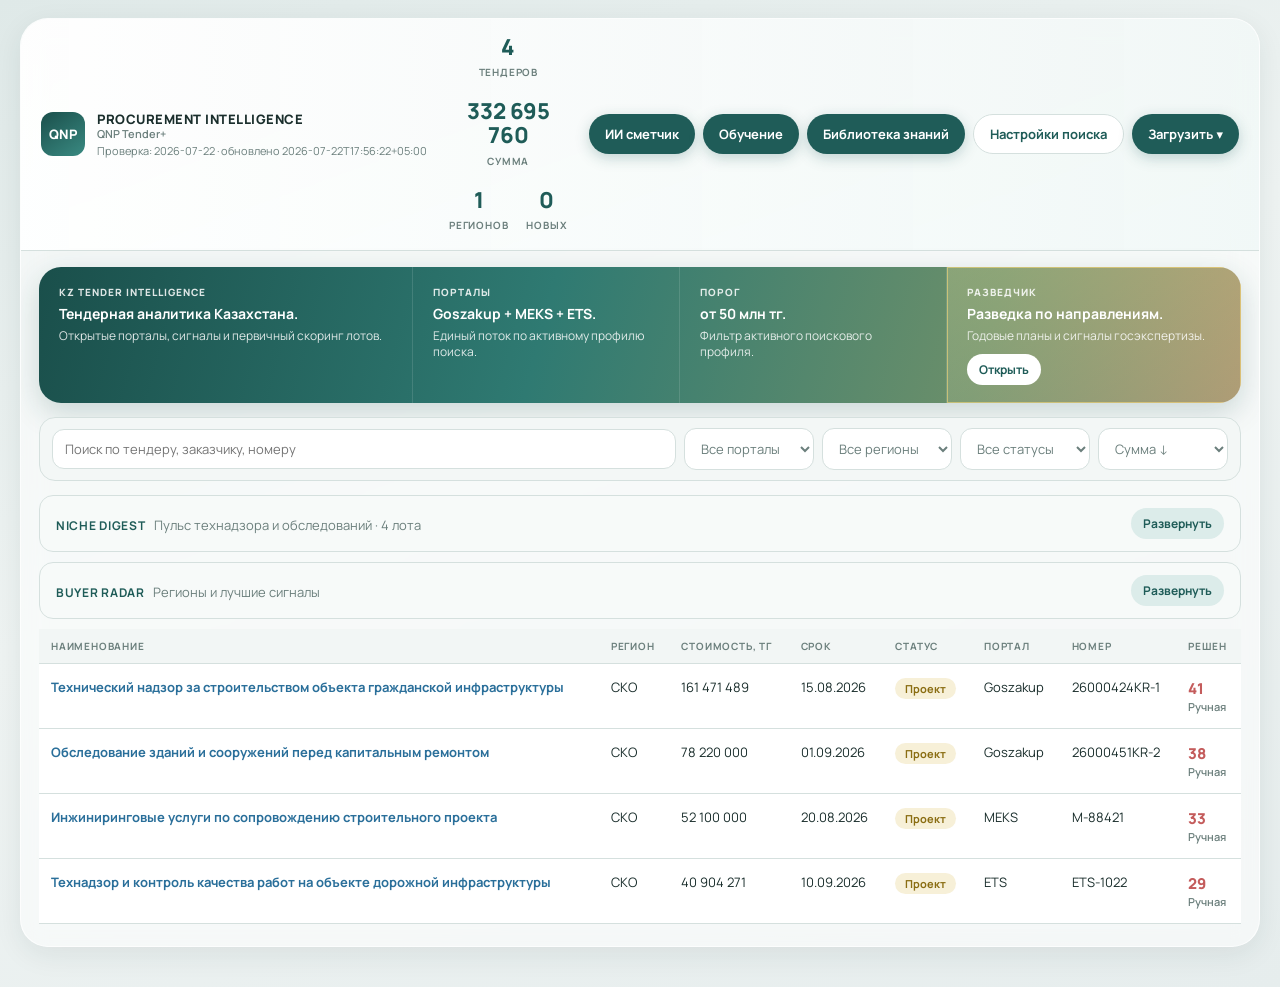
==== commit 0c1bf658: "Add knowledge library section to index.html; update learning modal content and structure" ====
--- a/index.html
+++ b/index.html
@@ -386,6 +386,7 @@
     <div class="hdr-actions">
       <button class="btn btn-primary" data-open="estimator">ИИ сметчик</button>
       <button class="btn btn-primary" data-open="learn">Обучение</button>
+      <button class="btn btn-primary" data-open="library">Библиотека знаний</button>
       <button class="btn btn-outline" data-open="settings">Настройки поиска</button>
       <button class="btn btn-primary">Загрузить ▾</button>
     </div>
@@ -442,13 +443,64 @@
   </div>
 </div>
 
-<!-- ===== LEARN (instead of AI Assistant) ===== -->
+<!-- ===== LEARN — чат как ИИ-ассистент ===== -->
 <div class="overlay" id="modal-learn">
   <div class="modal modal-lg">
     <div class="modal-hdr">
       <div>
         <h2>Обучение QNP</h2>
-        <p>Презентации и тесты по Word-базе · чат отвечает только по загруженным материалам · онбординг проектных менеджеров</p>
+        <p>Вопросы по тендерам, обучению, политикам компании и базе знаний</p>
+      </div>
+      <div style="display:flex;gap:8px;align-items:center">
+        <button class="btn btn-primary btn-sm" data-open="library">Библиотека знаний</button>
+        <button class="btn-icon" data-close>×</button>
+      </div>
+    </div>
+    <div class="modal-body">
+      <div class="learn-grid">
+        <div class="panel" style="min-height:520px">
+          <div class="learn-top" style="padding:12px 12px 0">
+            <button class="chip" data-q="Как создать и прервать замещение в ELMA?">Как создать и прервать замещение в ELMA?</button>
+            <button class="chip" data-q="Как запустить и согласовать внутренний документ?">Как запустить и согласовать внутренний документ?</button>
+            <button class="chip" data-q="Что важно в политике качества?">Что важно в политике качества?</button>
+            <button class="chip" data-q="Как согласовать договор с подрядчиком?">Как согласовать договор с подрядчиком?</button>
+          </div>
+          <div class="chat-log" id="chat-log">
+            <div class="msg bot">Здравствуйте! Я отвечаю по загруженной базе знаний: закупки, старт проекта, документооборот, политики компании. На вопрос вне базы скажу прямо — в материалах этого нет.</div>
+          </div>
+          <div class="chat-input">
+            <input id="chat-text" placeholder="Спросите: какие риски по тендеру, что говорит политика качества…">
+            <button class="btn-icon" title="файл" style="background:#fff;color:var(--teal);border:1px solid var(--line)">📎</button>
+            <button class="btn-icon" id="chat-send">↑</button>
+          </div>
+          <div style="padding:0 14px 12px;font-size:11.5px;color:var(--muted)">Файл не выбран. До 10 МБ: PDF, Word, Excel, изображения или текст.</div>
+        </div>
+
+        <div class="panel">
+          <div class="panel-h">
+            <div>
+              <h3>Библиотека знаний</h3>
+              <span id="lib-count-mini">документы в локальной базе</span>
+            </div>
+          </div>
+          <div class="lib-search"><input id="lib-filter-mini" placeholder="Фильтр по документам"></div>
+          <div class="lib-list" id="lib-list-mini"></div>
+          <div style="padding:10px 12px;border-top:1px solid var(--line)">
+            <button class="btn btn-primary btn-sm" style="width:100%" data-open="library">Открыть библиотеку →</button>
+          </div>
+        </div>
+      </div>
+    </div>
+  </div>
+</div>
+
+<!-- ===== LIBRARY — презентации и тесты ===== -->
+<div class="overlay" id="modal-library">
+  <div class="modal modal-lg">
+    <div class="modal-hdr">
+      <div>
+        <h2>Библиотека знаний</h2>
+        <p>Word-документы · ИИ-презентации и тесты по выбранному материалу</p>
       </div>
       <div style="display:flex;gap:8px;align-items:center">
         <button class="btn btn-primary btn-sm" id="jump-test">Тестирование</button>
@@ -456,13 +508,22 @@
       </div>
     </div>
     <div class="modal-body">
-      <div class="learn-top" id="section-chips"></div>
-      <div class="learn-grid">
+      <div class="learn-grid" style="grid-template-columns: 280px 1fr">
+        <div class="panel">
+          <div class="panel-h">
+            <div>
+              <h3>Документы</h3>
+              <span id="lib-count">0 в базе</span>
+            </div>
+          </div>
+          <div class="lib-search"><input id="lib-filter" placeholder="Фильтр по документам"></div>
+          <div class="lib-list" id="lib-list"></div>
+        </div>
+
         <div class="panel">
           <div class="tabs">
             <button class="tab active" data-ltab="pres">Презентация</button>
             <button class="tab" data-ltab="test">Тест</button>
-            <button class="tab" data-ltab="chat">Чат по материалам</button>
           </div>
           <div class="panel-h">
             <h3 id="learn-panel-title">Обучающая презентация</h3>
@@ -486,32 +547,6 @@
               <button class="btn btn-outline btn-sm" id="reset-test">Сбросить</button>
             </div>
           </div>
-
-          <div id="ltab-chat" style="display:none;flex-direction:column;flex:1;min-height:0">
-            <div class="chat-log" id="chat-log">
-              <div class="msg bot">Здравствуйте! Я подсказываю по загруженной базе знаний. Спросите о закупках, старте проекта или документообороте — отвечу со ссылкой на документ.</div>
-            </div>
-            <div class="chat-hints">
-              <button class="chip" data-q="Сколько КП нужно для выбора поставщика?">Сколько КП нужно?</button>
-              <button class="chip" data-q="Как согласовать договор с подрядчиком?">Как согласовать договор?</button>
-              <button class="chip" data-q="Какая погода завтра?">Вопрос не по базе</button>
-            </div>
-            <div class="chat-input">
-              <input id="chat-text" placeholder="Спросите по материалам обучения…">
-              <button class="btn-icon" id="chat-send">↑</button>
-            </div>
-          </div>
-        </div>
-
-        <div class="panel">
-          <div class="panel-h">
-            <div>
-              <h3>Библиотека знаний</h3>
-              <span>Word-документы в базе проекта</span>
-            </div>
-          </div>
-          <div class="lib-search"><input id="lib-filter" placeholder="Фильтр по документам"></div>
-          <div class="lib-list" id="lib-list"></div>
         </div>
       </div>
     </div>
@@ -831,13 +866,13 @@
 document.getElementById("open-calc").addEventListener("click", () => openModal("calc"));
 document.getElementById("td-to-estimator").addEventListener("click", () => openModal("estimator"));
 
-/* ===== Learning content ===== */
+/* ===== Learning / Library ===== */
 const sections = [
   {
     title: "Введение в процессы компании",
     doc: "Памятка нового ПМ.docx",
     slides: [
-      { h: "Как устроена работа ПМ", pts: ["ПМ ведёт проект от старта до сдачи", "Ключевые роли: руководитель, сметчик, снабжение", "Регламенты — в библиотеке знаний платформы"] },
+      { h: "Как устроена работа ПМ", pts: ["ПМ ведёт проект от старта до сдачи", "Ключевые роли: руководитель, сметчик, снабжение", "Регламенты — в библиотеке знаний"] },
       { h: "Первая неделя", pts: ["Получить доступы", "Изучить регламенты направления", "Познакомиться с командой"] }
     ],
     questions: [
@@ -905,14 +940,35 @@
 
 let curSec = 2, curSlide = 0;
 
-function renderChips() {
-  document.getElementById("section-chips").innerHTML = sections.map((s, i) =>
-    `<button class="chip ${i === curSec ? "active" : ""}" data-sec="${i}">${s.title}</button>`).join("");
-  document.querySelectorAll("[data-sec]").forEach(b => b.onclick = () => {
-    curSec = +b.dataset.sec; curSlide = 0;
-    renderChips(); renderSlide(); renderTest(); renderLib();
-  });
-}
+function renderLibList(targetId, filterId, interactive) {
+  const q = ((document.getElementById(filterId) || {}).value || "").toLowerCase();
+  const filtered = libDocs.filter(d => d.toLowerCase().includes(q));
+  const el = document.getElementById(targetId);
+  if (!el) return;
+  el.innerHTML = filtered.map(d => {
+    const idx = sections.findIndex(s => s.doc === d);
+    const active = interactive && idx === curSec;
+    const hasCourse = idx >= 0;
+    return `<button class="lib-item ${active ? "active" : ""}" data-doc="${d}" data-idx="${idx}">
+      ${d}<small>${hasCourse ? "есть презентация и тест" : "в локальной базе"}</small>
+    </button>`;
+  }).join("");
+  if (interactive) {
+    el.querySelectorAll(".lib-item").forEach(b => {
+      b.onclick = () => {
+        const idx = +b.dataset.idx;
+        if (idx >= 0) {
+          curSec = idx; curSlide = 0;
+          renderLibList("lib-list", "lib-filter", true);
+          renderSlide(); renderTest(); setLearnTab("pres");
+        }
+      };
+    });
+  }
+  const countEl = document.getElementById(targetId === "lib-list" ? "lib-count" : "lib-count-mini");
+  if (countEl) countEl.textContent = `${filtered.length} из ${libDocs.length} документов`;
+}
+
 function renderSlide() {
   const s = sections[curSec], sl = s.slides[curSlide];
   document.getElementById("slide-body").innerHTML =
@@ -962,41 +1018,26 @@
 };
 document.getElementById("reset-test").onclick = renderTest;
 
-function renderLib() {
-  const q = (document.getElementById("lib-filter").value || "").toLowerCase();
-  document.getElementById("lib-list").innerHTML = libDocs
-    .filter(d => d.toLowerCase().includes(q))
-    .map(d => {
-      const match = sections.findIndex(s => s.doc === d || s.title.includes(d.slice(0, 12)));
-      const active = match === curSec || sections[curSec].doc === d;
-      return `<button class="lib-item ${active ? "active" : ""}" data-doc="${d}">${d}<small>${active ? "текущий раздел" : "в локальной базе"}</small></button>`;
-    }).join("");
-  document.querySelectorAll(".lib-item").forEach(b => {
-    b.onclick = () => {
-      const idx = sections.findIndex(s => s.doc === b.dataset.doc);
-      if (idx >= 0) { curSec = idx; curSlide = 0; renderChips(); renderSlide(); renderTest(); renderLib(); setLearnTab("pres"); }
-    };
-  });
-}
-document.getElementById("lib-filter").oninput = renderLib;
+document.getElementById("lib-filter").oninput = () => renderLibList("lib-list", "lib-filter", true);
+document.getElementById("lib-filter-mini").oninput = () => renderLibList("lib-list-mini", "lib-filter-mini", false);
 
 function setLearnTab(name) {
-  document.querySelectorAll(".tabs .tab").forEach(t => t.classList.toggle("active", t.dataset.ltab === name));
-  ["pres", "test", "chat"].forEach(n => {
-    const el = document.getElementById("ltab-" + n);
-    el.style.display = n === name ? "flex" : "none";
-  });
-  const titles = { pres: "Обучающая презентация", test: "Тест по разделу", chat: "Чат по загруженным материалам" };
-  document.getElementById("learn-panel-title").textContent = titles[name];
-}
-document.querySelectorAll(".tabs .tab").forEach(t => t.onclick = () => setLearnTab(t.dataset.ltab));
+  document.querySelectorAll("#modal-library .tab").forEach(t => t.classList.toggle("active", t.dataset.ltab === name));
+  document.getElementById("ltab-pres").style.display = name === "pres" ? "flex" : "none";
+  document.getElementById("ltab-test").style.display = name === "test" ? "flex" : "none";
+  document.getElementById("learn-panel-title").textContent =
+    name === "pres" ? "Обучающая презентация" : "Тест по разделу";
+}
+document.querySelectorAll("#modal-library .tab").forEach(t => t.onclick = () => setLearnTab(t.dataset.ltab));
 document.getElementById("jump-test").onclick = () => setLearnTab("test");
 
 /* Chat */
 const answers = [
   { keys: ["кп", "поставщик", "коммерческ"], text: "Минимум <b>3 коммерческих предложения</b>. Проверка контрагента СБ — до подписания договора.", src: "Регламент закупочных процедур.docx" },
-  { keys: ["договор", "соглас", "подряд"], text: "Маршрут: <b>ПМ → юристы → финансы → директор</b>. Полный цикл — около 10 рабочих дней.", src: "Порядок согласования договоров.docx" },
-  { keys: ["старт", "запуск", "проект"], text: "На старте нужны: приказ о запуске, устав с границами, бюджет и календарный план, затем kick-off.", src: "Чек-лист старта проекта.docx" }
+  { keys: ["договор", "соглас", "подряд", "документ"], text: "Маршрут: <b>ПМ → юристы → финансы → директор</b>. Полный цикл — около 10 рабочих дней.", src: "Порядок согласования договоров.docx" },
+  { keys: ["старт", "запуск", "проект"], text: "На старте нужны: приказ о запуске, устав с границами, бюджет и календарный план, затем kick-off.", src: "Чек-лист старта проекта.docx" },
+  { keys: ["качеств", "политик"], text: "Ключевые принципы: ориентация на заказчика, непрерывное улучшение процессов, фиксация несоответствий.", src: "Политика в области качества.docx" },
+  { keys: ["elma", "замещен"], text: "В базе есть разделы по команде и управлению проектами. Откройте <b>Библиотеку знаний</b> для полного материала по ELMA.", src: "Команда и управление проектами" }
 ];
 const log = document.getElementById("chat-log");
 function addMsg(cls, html) {
@@ -1017,9 +1058,12 @@
 }
 document.getElementById("chat-send").onclick = () => sendChat(document.getElementById("chat-text").value);
 document.getElementById("chat-text").addEventListener("keydown", e => { if (e.key === "Enter") sendChat(e.target.value); });
-document.querySelectorAll("[data-q]").forEach(b => b.onclick = () => sendChat(b.dataset.q));
-
-renderChips(); renderSlide(); renderTest(); renderLib();
+document.querySelectorAll("#modal-learn [data-q]").forEach(b => b.onclick = () => sendChat(b.dataset.q));
+
+renderLibList("lib-list", "lib-filter", true);
+renderLibList("lib-list-mini", "lib-filter-mini", false);
+renderSlide();
+renderTest();
 </script>
 </body>
 </html>
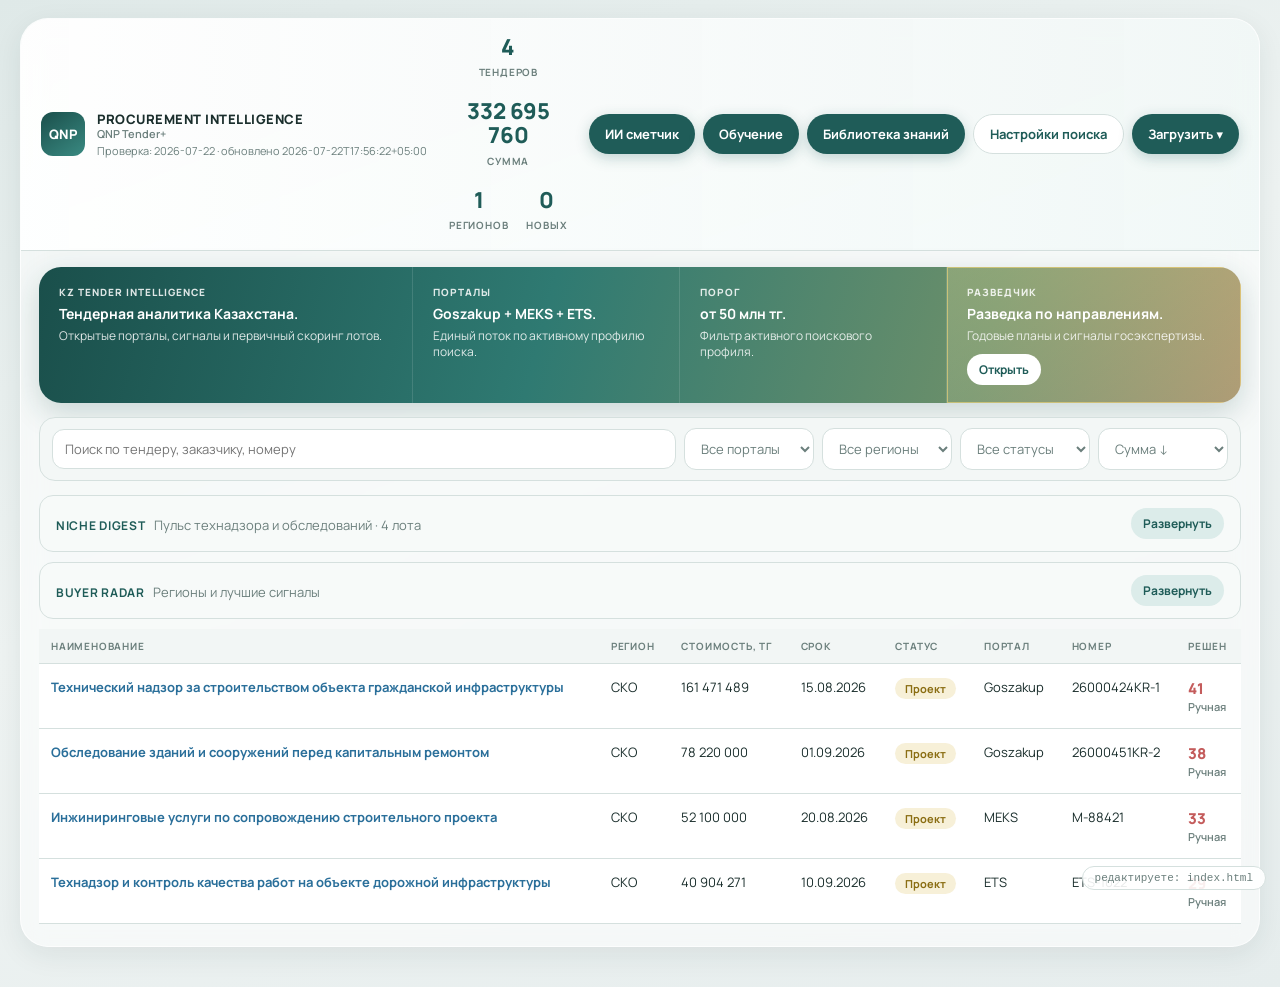
==== commit f3010248: "Update index.html title to Russian; remove unused CSS styles and components for a cleaner structure." ====
--- a/index.html
+++ b/index.html
@@ -3,375 +3,18 @@
 <head>
 <meta charset="UTF-8">
 <meta name="viewport" content="width=device-width, initial-scale=1.0">
-<title>QNP Tender+ — Procurement Intelligence</title>
+<title>QNP Tender+ — Главная</title>
 <link rel="preconnect" href="https://fonts.googleapis.com">
 <link href="https://fonts.googleapis.com/css2?family=Manrope:wght@400;500;600;700;800&display=swap" rel="stylesheet">
-<style>
-:root {
-  --teal: #1f5c58;
-  --teal-mid: #2a6f6a;
-  --teal-soft: #dcecea;
-  --teal-pale: #eef4f3;
-  --ink: #1a2e2c;
-  --muted: #6b7f7c;
-  --line: #d5e0de;
-  --bg: #e8efee;
-  --card: #ffffff;
-  --amber: #c9a227;
-  --amber-soft: #f7f0d8;
-  --red: #c45c5c;
-  --red-soft: #f8e4e4;
-  --radius: 18px;
-  --shadow: 0 8px 28px rgba(20, 50, 48, .08);
-}
-* { box-sizing: border-box; margin: 0; padding: 0; }
-body {
-  font-family: Manrope, system-ui, sans-serif;
-  background: linear-gradient(160deg, #dfe9e8 0%, #eef3f2 45%, #e6eded 100%);
-  color: var(--ink);
-  min-height: 100vh;
-  padding: 18px 20px 40px;
-}
-button, input, textarea, select { font-family: inherit; }
-
-/* ===== APP SHELL ===== */
-.app {
-  max-width: 1280px;
-  margin: 0 auto;
-  background: rgba(255,255,255,.55);
-  border: 1px solid rgba(255,255,255,.7);
-  border-radius: 28px;
-  box-shadow: var(--shadow);
-  backdrop-filter: blur(12px);
-  overflow: hidden;
-}
-
-/* Header */
-.hdr {
-  display: flex; align-items: center; gap: 18px; flex-wrap: wrap;
-  padding: 16px 20px;
-  background: linear-gradient(90deg, rgba(255,255,255,.9), rgba(240,247,246,.85));
-  border-bottom: 1px solid var(--line);
-}
-.brand { display: flex; align-items: center; gap: 12px; min-width: 220px; }
-.logo {
-  width: 44px; height: 44px; border-radius: 12px;
-  background: linear-gradient(145deg, #1a4f4b, #3a8a82);
-  color: #fff; font-weight: 800; font-size: 13px;
-  display: flex; align-items: center; justify-content: center;
-  letter-spacing: .02em;
-}
-.brand h1 { font-size: 13px; font-weight: 800; letter-spacing: .04em; line-height: 1.25; }
-.brand h1 span { display: block; font-size: 11px; font-weight: 600; color: var(--muted); letter-spacing: 0; }
-.brand .ts { font-size: 11px; color: var(--muted); margin-top: 2px; }
-
-.stats { display: flex; gap: 18px; flex: 1; justify-content: center; flex-wrap: wrap; }
-.stat { text-align: center; }
-.stat b { display: block; font-size: 22px; font-weight: 800; color: var(--teal); line-height: 1.1; }
-.stat span { font-size: 10px; font-weight: 700; letter-spacing: .08em; color: var(--muted); }
-
-.hdr-actions { display: flex; gap: 8px; flex-wrap: wrap; justify-content: flex-end; }
-.btn {
-  border: none; cursor: pointer; border-radius: 999px;
-  padding: 10px 16px; font-size: 13px; font-weight: 700;
-  transition: transform .12s, box-shadow .12s, background .12s;
-}
-.btn:hover { transform: translateY(-1px); }
-.btn-primary { background: var(--teal); color: #fff; box-shadow: 0 4px 14px rgba(31,92,88,.25); }
-.btn-primary:hover { background: var(--teal-mid); }
-.btn-outline {
-  background: #fff; color: var(--teal); border: 1px solid var(--line);
-}
-.btn-ghost { background: var(--teal-soft); color: var(--teal); }
-.btn-sm { padding: 7px 12px; font-size: 12px; }
-.btn-icon {
-  width: 36px; height: 36px; border-radius: 50%; padding: 0;
-  display: inline-flex; align-items: center; justify-content: center;
-  background: var(--teal); color: #fff; font-size: 16px; border: none; cursor: pointer;
-}
-
-/* Hero strip */
-.hero {
-  margin: 16px 18px 0;
-  border-radius: 22px;
-  background: linear-gradient(105deg, #1a4f4b 0%, #2f7a72 42%, #6b8f6a 78%, #a8946a 100%);
-  color: #fff;
-  display: grid;
-  grid-template-columns: 1.4fr 1fr 1fr 1.1fr;
-  gap: 0;
-  overflow: hidden;
-  box-shadow: 0 10px 30px rgba(26,79,75,.2);
-}
-.hero > div { padding: 18px 20px; border-right: 1px solid rgba(255,255,255,.12); }
-.hero > div:last-child { border-right: none; }
-.hero .k { font-size: 10px; font-weight: 800; letter-spacing: .1em; opacity: .85; margin-bottom: 6px; }
-.hero .t { font-size: 14px; font-weight: 700; line-height: 1.35; }
-.hero .d { font-size: 12px; opacity: .85; margin-top: 4px; line-height: 1.4; }
-.hero-ai {
-  background: linear-gradient(160deg, rgba(255,236,160,.25), rgba(255,255,255,.08));
-  outline: 1px solid rgba(255, 220, 120, .55);
-  outline-offset: -1px;
-}
-.hero-ai .btn { margin-top: 10px; background: #fff; color: var(--teal); }
-
-/* Filters */
-.filters {
-  margin: 14px 18px;
-  background: #f3f7f6;
-  border: 1px solid var(--line);
-  border-radius: 16px;
-  padding: 10px 12px;
-  display: flex; gap: 8px; flex-wrap: wrap; align-items: center;
-}
-.filters input, .filters select {
-  border: 1px solid var(--line); background: #fff; border-radius: 12px;
-  padding: 10px 12px; font-size: 13px; color: var(--ink); outline: none;
-}
-.filters input { flex: 1; min-width: 200px; }
-.filters select { min-width: 130px; color: var(--muted); }
-
-/* Digests */
-.digest {
-  margin: 0 18px 10px;
-  background: #f7faf9;
-  border: 1px solid var(--line);
-  border-radius: 14px;
-  padding: 12px 16px;
-  display: flex; align-items: center; justify-content: space-between; gap: 12px;
-}
-.digest b { font-size: 12px; letter-spacing: .06em; color: var(--teal); }
-.digest span { font-size: 13px; color: var(--muted); margin-left: 8px; }
-
-/* Table */
-.table-wrap { margin: 8px 18px 22px; overflow-x: auto; }
-table { width: 100%; border-collapse: collapse; font-size: 13px; }
-th {
-  text-align: left; font-size: 10px; letter-spacing: .08em; color: var(--muted);
-  padding: 10px 12px; background: #f2f6f5; border-bottom: 1px solid var(--line);
-}
-td { padding: 14px 12px; border-bottom: 1px solid var(--line); vertical-align: top; background: #fff; }
-tr:hover td { background: #f8fbfb; }
-a.tender-link { color: #2a6f9a; font-weight: 700; text-decoration: none; cursor: pointer; }
-a.tender-link:hover { text-decoration: underline; }
-.pill {
-  display: inline-block; padding: 3px 10px; border-radius: 999px;
-  font-size: 11px; font-weight: 700;
-}
-.pill-amber { background: var(--amber-soft); color: #8a6d12; }
-.pill-red { background: var(--red-soft); color: var(--red); }
-.score { font-weight: 800; color: var(--red); font-size: 15px; }
-.score small { display: block; font-weight: 600; font-size: 11px; color: var(--muted); }
-
-/* ===== MODAL ===== */
-.overlay {
-  position: fixed; inset: 0; background: rgba(20,40,38,.45);
-  backdrop-filter: blur(8px);
-  display: none; align-items: center; justify-content: center;
-  padding: 20px; z-index: 100;
-}
-.overlay.open { display: flex; }
-.modal {
-  width: min(1100px, 100%);
-  max-height: min(92vh, 900px);
-  background: linear-gradient(180deg, #eef5f4, #f7fafa);
-  border-radius: 26px;
-  box-shadow: 0 20px 60px rgba(0,0,0,.25);
-  display: flex; flex-direction: column;
-  overflow: hidden;
-  border: 1px solid rgba(255,255,255,.8);
-}
-.modal-lg { width: min(1200px, 100%); }
-.modal-md { width: min(720px, 100%); }
-.modal-hdr {
-  display: flex; align-items: flex-start; justify-content: space-between;
-  padding: 18px 22px 14px;
-  background: linear-gradient(90deg, #e4efee, #f0f5f4);
-  border-bottom: 1px solid var(--line);
-}
-.modal-hdr h2 { font-size: 22px; font-weight: 800; color: var(--teal); }
-.modal-hdr p { font-size: 12.5px; color: var(--muted); margin-top: 3px; max-width: 640px; line-height: 1.4; }
-.modal-body { padding: 16px 20px 20px; overflow-y: auto; flex: 1; }
-
-.field { margin-bottom: 12px; }
-.field label { display: block; font-size: 12px; font-weight: 700; color: var(--muted); margin-bottom: 6px; }
-.field input, .field textarea, .field select {
-  width: 100%; border: 1px solid var(--line); background: #fff;
-  border-radius: 14px; padding: 12px 14px; font-size: 13.5px; outline: none; color: var(--ink);
-}
-.field textarea { min-height: 90px; resize: vertical; }
-.grid-2 { display: grid; grid-template-columns: 1fr 1fr; gap: 12px; }
-.modal-actions { display: flex; gap: 8px; justify-content: flex-end; flex-wrap: wrap; margin-top: 8px; }
-
-/* Learn modal layout */
-.learn-top {
-  display: flex; gap: 8px; flex-wrap: wrap; margin-bottom: 12px;
-}
-.chip {
-  border: 1px solid var(--line); background: #fff; color: var(--teal);
-  border-radius: 999px; padding: 8px 14px; font-size: 12.5px; font-weight: 600; cursor: pointer;
-}
-.chip:hover, .chip.active { background: var(--teal-soft); border-color: #b7d0cc; }
-
-.learn-grid {
-  display: grid; grid-template-columns: 1fr 300px; gap: 14px; min-height: 520px;
-}
-.panel {
-  background: rgba(255,255,255,.85);
-  border: 1px solid var(--line);
-  border-radius: 20px;
-  overflow: hidden;
-  display: flex; flex-direction: column;
-  min-height: 0;
-}
-.panel-h {
-  padding: 12px 16px; border-bottom: 1px solid var(--line);
-  display: flex; align-items: center; justify-content: space-between; gap: 8px;
-  background: #f7fbfa;
-}
-.panel-h h3 { font-size: 14px; font-weight: 800; color: var(--teal); }
-.panel-h span { font-size: 11.5px; color: var(--muted); }
-.ai-tag {
-  font-size: 11px; font-weight: 800; color: #6b4f9a;
-  background: linear-gradient(135deg, #ece8ff, #f5eef8);
-  padding: 3px 10px; border-radius: 999px;
-}
-
-.tabs { display: flex; gap: 6px; padding: 10px 12px 0; }
-.tab {
-  border: none; background: transparent; color: var(--muted);
-  padding: 8px 14px; border-radius: 12px 12px 0 0; font-weight: 700; font-size: 13px; cursor: pointer;
-}
-.tab.active { background: #fff; color: var(--teal); box-shadow: 0 -1px 0 var(--line) inset; }
-
-.slide-box { padding: 22px 26px; flex: 1; background: linear-gradient(160deg, #fff, #f4f9f8); }
-.slide-box .no { font-size: 11px; font-weight: 800; letter-spacing: .08em; color: var(--teal); text-transform: uppercase; margin-bottom: 8px; }
-.slide-box h4 { font-size: 20px; margin-bottom: 14px; }
-.slide-box ul { list-style: none; }
-.slide-box li { position: relative; padding-left: 22px; margin-bottom: 9px; font-size: 14.5px; line-height: 1.55; }
-.slide-box li::before { content: "→"; position: absolute; left: 0; color: var(--teal); font-weight: 800; }
-.slide-box .src { margin-top: 18px; padding-top: 10px; border-top: 1px dashed var(--line); font-size: 12px; color: var(--muted); }
-.slide-nav {
-  display: flex; justify-content: space-between; align-items: center;
-  padding: 10px 14px; border-top: 1px solid var(--line); background: #fff;
-}
-.dots { display: flex; gap: 5px; }
-.dots i { width: 7px; height: 7px; border-radius: 50%; background: #c5d5d3; cursor: pointer; }
-.dots i.on { background: var(--teal); }
-
-.q { padding: 14px 16px; border-bottom: 1px solid var(--line); }
-.q:last-child { border-bottom: none; }
-.q h5 { font-size: 13.5px; margin-bottom: 10px; line-height: 1.45; }
-.opt {
-  display: flex; gap: 8px; align-items: flex-start;
-  border: 1px solid var(--line); border-radius: 12px; padding: 9px 11px;
-  margin-bottom: 6px; font-size: 13px; cursor: pointer; background: #fff;
-}
-.opt:hover { border-color: #a8c4c0; }
-.opt.ok { background: #e7f5ec; border-color: #7cbc8e; }
-.opt.bad { background: var(--red-soft); border-color: #e0a0a0; }
-.opt input { margin-top: 2px; accent-color: var(--teal); }
-#learn-result {
-  display: none; margin: 12px 16px; padding: 12px 14px; border-radius: 12px; font-size: 13.5px; font-weight: 700;
-}
-#learn-result.pass { display: block; background: #e7f5ec; color: #2f7a4a; }
-#learn-result.fail { display: block; background: var(--amber-soft); color: #8a6d12; }
-
-.chat-log { flex: 1; overflow-y: auto; padding: 14px; display: flex; flex-direction: column; gap: 10px; }
-.msg { max-width: 88%; padding: 11px 14px; border-radius: 16px; font-size: 13.5px; line-height: 1.55; }
-.msg.bot { align-self: flex-start; background: #fff; border: 1px solid var(--line); }
-.msg.user { align-self: flex-end; background: var(--teal); color: #fff; }
-.msg .src {
-  margin-top: 8px; padding: 7px 10px; background: var(--teal-pale);
-  border-radius: 10px; font-size: 11.5px; color: var(--muted);
-}
-.msg .src b { color: var(--teal); }
-.chat-input {
-  display: flex; gap: 8px; padding: 12px; border-top: 1px solid var(--line); background: #fff;
-}
-.chat-input input {
-  flex: 1; border: 1px solid var(--line); border-radius: 999px; padding: 11px 16px; outline: none; font-size: 13.5px;
-}
-.chat-hints { display: flex; flex-wrap: wrap; gap: 6px; padding: 0 12px 10px; }
-
-.lib-search { padding: 10px 12px; }
-.lib-search input {
-  width: 100%; border: 1px solid var(--line); border-radius: 12px; padding: 10px 12px; font-size: 13px; outline: none;
-}
-.lib-list { overflow-y: auto; padding: 0 10px 12px; display: flex; flex-direction: column; gap: 6px; flex: 1; }
-.lib-item {
-  text-align: left; border: 1px solid var(--line); background: #fff; border-radius: 12px;
-  padding: 10px 12px; font-size: 12.5px; font-weight: 600; color: var(--ink); cursor: pointer;
-}
-.lib-item:hover, .lib-item.active { border-color: #9fc4bf; background: var(--teal-soft); color: var(--teal); }
-.lib-item small { display: block; font-weight: 500; color: var(--muted); margin-top: 2px; font-size: 11px; }
-
-/* Scout / Estimator bits */
-.split { display: grid; grid-template-columns: 280px 1fr; gap: 14px; }
-.stack-btns { display: flex; flex-direction: column; gap: 8px; align-items: stretch; margin-top: 12px; }
-.stack-btns .btn { border-radius: 14px; }
-.card-soft { background: #fff; border: 1px solid var(--line); border-radius: 16px; padding: 14px; margin-bottom: 10px; }
-.card-soft h4 { color: var(--teal); font-size: 14px; margin-bottom: 6px; }
-.card-soft p { font-size: 12.5px; color: var(--muted); line-height: 1.45; }
-.tag { display: inline-block; font-size: 11px; background: #eef2f2; color: var(--muted); padding: 2px 8px; border-radius: 999px; margin-bottom: 6px; }
-.metrics { display: grid; grid-template-columns: repeat(3, 1fr); gap: 8px; margin-bottom: 12px; }
-.metric { background: #fff; border: 1px solid var(--line); border-radius: 14px; padding: 12px; }
-.metric span { font-size: 11px; color: var(--muted); font-weight: 700; }
-.metric b { display: block; margin-top: 4px; font-size: 15px; color: var(--teal); }
-.kv { display: grid; grid-template-columns: 140px 1fr; gap: 8px 16px; font-size: 13.5px; margin: 14px 0; }
-.kv label { color: var(--muted); }
-.banner-grad {
-  border-radius: 18px; padding: 18px 20px; margin-bottom: 14px; color: #fff;
-  background: linear-gradient(105deg, #1a4f4b, #3d7a6e 50%, #9a8760);
-  display: flex; justify-content: space-between; gap: 16px; flex-wrap: wrap;
-}
-.banner-grad .mini { background: rgba(255,255,255,.15); border-radius: 12px; padding: 10px 12px; min-width: 120px; }
-.banner-grad .mini span { font-size: 10px; opacity: .85; display: block; }
-.banner-grad .mini b { font-size: 14px; }
-.dropzone {
-  border: 1.5px dashed #a8c4c0; border-radius: 16px; padding: 28px; text-align: center;
-  color: var(--muted); background: #f8fbfb; cursor: pointer;
-}
-.steps li {
-  list-style: none; background: #fff; border: 1px solid var(--line); border-radius: 14px;
-  padding: 12px 14px; margin-bottom: 8px; font-size: 13.5px; font-weight: 600;
-  display: flex; gap: 10px; align-items: center;
-}
-.steps .n {
-  width: 26px; height: 26px; border-radius: 50%; background: var(--teal); color: #fff;
-  display: flex; align-items: center; justify-content: center; font-size: 12px; flex-shrink: 0;
-}
-.note-amber { background: var(--amber-soft); border-radius: 12px; padding: 12px; font-size: 12.5px; color: #6e5a20; line-height: 1.45; margin-top: 10px; }
-
-.detail-hero {
-  background: #e4efee; border-radius: 18px; padding: 14px; margin-bottom: 14px;
-}
-.detail-card {
-  background: #fff; border-radius: 16px; padding: 16px; display: grid;
-  grid-template-columns: 1.1fr 1fr 1fr; gap: 16px;
-}
-.bar {
-  height: 22px; border-radius: 999px; background: linear-gradient(90deg, #d88a8a, #e0a0a0);
-  color: #fff; font-size: 12px; font-weight: 800; display: flex; align-items: center; justify-content: center;
-  margin-bottom: 8px; width: 55%;
-}
-.detail-card h4 { font-size: 16px; margin-bottom: 6px; }
-.detail-card ul { padding-left: 16px; font-size: 13px; line-height: 1.5; color: var(--ink); }
-.detail-card .cap { font-size: 10px; font-weight: 800; letter-spacing: .08em; color: var(--muted); margin-bottom: 6px; }
-
-@media (max-width: 960px) {
-  .hero { grid-template-columns: 1fr 1fr; }
-  .learn-grid, .split, .detail-card { grid-template-columns: 1fr; }
-  .stats { order: 3; width: 100%; }
-}
-</style>
+<link rel="stylesheet" href="css/app.css">
 </head>
-<body>
+<body data-page="home">
+<div class="file-hint">редактируете: index.html</div>
 
 <div class="app">
-  <!-- HEADER -->
   <header class="hdr">
     <div class="brand">
-      <div class="logo">QNP</div>
+      <a href="index.html" class="logo" style="text-decoration:none;color:#fff">QNP</a>
       <div>
         <h1>PROCUREMENT INTELLIGENCE<span>QNP Tender+</span></h1>
         <div class="ts">Проверка: 2026-07-22 · обновлено 2026-07-22T17:56:22+05:00</div>
@@ -384,15 +27,14 @@
       <div class="stat"><b>0</b><span>НОВЫХ</span></div>
     </div>
     <div class="hdr-actions">
-      <button class="btn btn-primary" data-open="estimator">ИИ сметчик</button>
-      <button class="btn btn-primary" data-open="learn">Обучение</button>
-      <button class="btn btn-primary" data-open="library">Библиотека знаний</button>
-      <button class="btn btn-outline" data-open="settings">Настройки поиска</button>
-      <button class="btn btn-primary">Загрузить ▾</button>
+      <a class="btn btn-primary" href="estimator.html" data-nav="estimator">ИИ сметчик</a>
+      <a class="btn btn-primary" href="learn.html" data-nav="learn">Обучение</a>
+      <a class="btn btn-primary" href="library.html" data-nav="library">Библиотека знаний</a>
+      <a class="btn btn-outline" href="settings.html" data-nav="settings">Настройки поиска</a>
+      <button class="btn btn-primary" type="button">Загрузить ▾</button>
     </div>
   </header>
 
-  <!-- HERO -->
   <section class="hero">
     <div>
       <div class="k">KZ TENDER INTELLIGENCE</div>
@@ -413,11 +55,10 @@
       <div class="k">РАЗВЕДЧИК</div>
       <div class="t">Разведка по направлениям.</div>
       <div class="d">Годовые планы и сигналы госэкспертизы.</div>
-      <button class="btn btn-sm" data-open="scout">Открыть</button>
+      <a class="btn btn-sm" href="scout.html" style="display:inline-flex;margin-top:10px;background:#fff;color:var(--teal)">Открыть</a>
     </div>
   </section>
 
-  <!-- FILTERS -->
   <div class="filters">
     <input type="search" placeholder="Поиск по тендеру, заказчику, номеру">
     <select><option>Все порталы</option><option>Goszakup</option><option>MEKS</option><option>ETS</option></select>
@@ -426,10 +67,9 @@
     <select><option>Сумма ↓</option><option>Сумма ↑</option><option>Срок</option></select>
   </div>
 
-  <div class="digest"><div><b>NICHE DIGEST</b><span>Пульс технадзора и обследований · 4 лота</span></div><button class="btn btn-ghost btn-sm">Развернуть</button></div>
-  <div class="digest"><div><b>BUYER RADAR</b><span>Регионы и лучшие сигналы</span></div><button class="btn btn-ghost btn-sm">Развернуть</button></div>
+  <div class="digest"><div><b>NICHE DIGEST</b><span>Пульс технадзора и обследований · 4 лота</span></div><button class="btn btn-ghost btn-sm" type="button">Развернуть</button></div>
+  <div class="digest"><div><b>BUYER RADAR</b><span>Регионы и лучшие сигналы</span></div><button class="btn btn-ghost btn-sm" type="button">Развернуть</button></div>
 
-  <!-- TABLE -->
   <div class="table-wrap">
     <table>
       <thead>
@@ -443,627 +83,8 @@
   </div>
 </div>
 
-<!-- ===== LEARN — чат как ИИ-ассистент ===== -->
-<div class="overlay" id="modal-learn">
-  <div class="modal modal-lg">
-    <div class="modal-hdr">
-      <div>
-        <h2>Обучение QNP</h2>
-        <p>Вопросы по тендерам, обучению, политикам компании и базе знаний</p>
-      </div>
-      <div style="display:flex;gap:8px;align-items:center">
-        <button class="btn btn-primary btn-sm" data-open="library">Библиотека знаний</button>
-        <button class="btn-icon" data-close>×</button>
-      </div>
-    </div>
-    <div class="modal-body">
-      <div class="learn-grid">
-        <div class="panel" style="min-height:520px">
-          <div class="learn-top" style="padding:12px 12px 0">
-            <button class="chip" data-q="Как создать и прервать замещение в ELMA?">Как создать и прервать замещение в ELMA?</button>
-            <button class="chip" data-q="Как запустить и согласовать внутренний документ?">Как запустить и согласовать внутренний документ?</button>
-            <button class="chip" data-q="Что важно в политике качества?">Что важно в политике качества?</button>
-            <button class="chip" data-q="Как согласовать договор с подрядчиком?">Как согласовать договор с подрядчиком?</button>
-          </div>
-          <div class="chat-log" id="chat-log">
-            <div class="msg bot">Здравствуйте! Я отвечаю по загруженной базе знаний: закупки, старт проекта, документооборот, политики компании. На вопрос вне базы скажу прямо — в материалах этого нет.</div>
-          </div>
-          <div class="chat-input">
-            <input id="chat-text" placeholder="Спросите: какие риски по тендеру, что говорит политика качества…">
-            <button class="btn-icon" title="файл" style="background:#fff;color:var(--teal);border:1px solid var(--line)">📎</button>
-            <button class="btn-icon" id="chat-send">↑</button>
-          </div>
-          <div style="padding:0 14px 12px;font-size:11.5px;color:var(--muted)">Файл не выбран. До 10 МБ: PDF, Word, Excel, изображения или текст.</div>
-        </div>
-
-        <div class="panel">
-          <div class="panel-h">
-            <div>
-              <h3>Библиотека знаний</h3>
-              <span id="lib-count-mini">документы в локальной базе</span>
-            </div>
-          </div>
-          <div class="lib-search"><input id="lib-filter-mini" placeholder="Фильтр по документам"></div>
-          <div class="lib-list" id="lib-list-mini"></div>
-          <div style="padding:10px 12px;border-top:1px solid var(--line)">
-            <button class="btn btn-primary btn-sm" style="width:100%" data-open="library">Открыть библиотеку →</button>
-          </div>
-        </div>
-      </div>
-    </div>
-  </div>
-</div>
-
-<!-- ===== LIBRARY — презентации и тесты ===== -->
-<div class="overlay" id="modal-library">
-  <div class="modal modal-lg">
-    <div class="modal-hdr">
-      <div>
-        <h2>Библиотека знаний</h2>
-        <p>Word-документы · ИИ-презентации и тесты по выбранному материалу</p>
-      </div>
-      <div style="display:flex;gap:8px;align-items:center">
-        <button class="btn btn-primary btn-sm" id="jump-test">Тестирование</button>
-        <button class="btn-icon" data-close>×</button>
-      </div>
-    </div>
-    <div class="modal-body">
-      <div class="learn-grid" style="grid-template-columns: 280px 1fr">
-        <div class="panel">
-          <div class="panel-h">
-            <div>
-              <h3>Документы</h3>
-              <span id="lib-count">0 в базе</span>
-            </div>
-          </div>
-          <div class="lib-search"><input id="lib-filter" placeholder="Фильтр по документам"></div>
-          <div class="lib-list" id="lib-list"></div>
-        </div>
-
-        <div class="panel">
-          <div class="tabs">
-            <button class="tab active" data-ltab="pres">Презентация</button>
-            <button class="tab" data-ltab="test">Тест</button>
-          </div>
-          <div class="panel-h">
-            <h3 id="learn-panel-title">Обучающая презентация</h3>
-            <span class="ai-tag">✦ Сгенерировано ИИ</span>
-          </div>
-
-          <div id="ltab-pres" style="display:flex;flex-direction:column;flex:1;min-height:0">
-            <div class="slide-box" id="slide-body"></div>
-            <div class="slide-nav">
-              <button class="btn btn-outline btn-sm" id="prev-slide">← Назад</button>
-              <div class="dots" id="slide-dots"></div>
-              <button class="btn btn-primary btn-sm" id="next-slide">Далее →</button>
-            </div>
-          </div>
-
-          <div id="ltab-test" style="display:none;flex-direction:column;flex:1;min-height:0;overflow:auto">
-            <div id="learn-result"></div>
-            <div id="test-questions"></div>
-            <div style="padding:12px 16px;display:flex;gap:8px">
-              <button class="btn btn-primary btn-sm" id="check-test">Проверить ответы</button>
-              <button class="btn btn-outline btn-sm" id="reset-test">Сбросить</button>
-            </div>
-          </div>
-        </div>
-      </div>
-    </div>
-  </div>
-</div>
-
-<!-- ===== SETTINGS ===== -->
-<div class="overlay" id="modal-settings">
-  <div class="modal modal-md">
-    <div class="modal-hdr">
-      <div><h2>Настройки поиска</h2><p>QNP Tender+</p></div>
-      <button class="btn-icon" data-close>×</button>
-    </div>
-    <div class="modal-body">
-      <div class="field"><label>Ключевые слова</label>
-        <textarea>технический надзор
-технадзор
-обследование
-инжиниринговые услуги</textarea>
-      </div>
-      <div class="grid-2">
-        <div class="field"><label>Стоимость от, тг</label><input value="50000000"></div>
-        <div class="field"><label>Стоимость до, тг</label><input placeholder=""></div>
-      </div>
-      <div class="grid-2">
-        <div class="field"><label>Срок от</label><input type="date"></div>
-        <div class="field"><label>Срок до</label><input type="date"></div>
-      </div>
-      <div class="grid-2">
-        <div class="field"><label>Регионы</label><textarea style="min-height:60px"></textarea></div>
-        <div class="field"><label>Статусы</label><textarea style="min-height:60px"></textarea></div>
-      </div>
-      <div class="modal-actions">
-        <button class="btn btn-primary btn-sm">Экспорт JSON</button>
-        <button class="btn btn-outline btn-sm">Сбросить</button>
-        <button class="btn btn-primary btn-sm">Сохранить</button>
-        <button class="btn btn-primary btn-sm" data-close>Обновить</button>
-      </div>
-    </div>
-  </div>
-</div>
-
-<!-- ===== SCOUT ===== -->
-<div class="overlay" id="modal-scout">
-  <div class="modal modal-lg">
-    <div class="modal-hdr">
-      <div>
-        <h2>Разведчик закупок</h2>
-        <p>Ищет годовой план закупок и сигналы по проектам на Gosexpertiza по фиксированному списку источников</p>
-      </div>
-      <button class="btn-icon" data-close>×</button>
-    </div>
-    <div class="modal-body">
-      <div class="split">
-        <div>
-          <div class="field"><label>Направления</label>
-            <textarea>технический надзор
-обследование
-инжиниринговые услуги</textarea>
-          </div>
-          <p style="font-size:12px;color:var(--muted);margin-bottom:8px">Показан сохранённый поиск: 10 источников</p>
-          <div class="stack-btns">
-            <button class="btn btn-primary">Искать годовые планы</button>
-            <button class="btn btn-primary">Искать по госэкспертизам</button>
-            <button class="btn btn-outline" data-close>Закрыть</button>
-          </div>
-        </div>
-        <div>
-          <div class="tabs" style="padding:0 0 10px">
-            <button class="tab active" style="background:var(--teal);color:#fff;border-radius:12px">ГПЗ</button>
-            <button class="tab" style="background:#fff;border:1px solid var(--line);border-radius:12px">Госэкспертиза</button>
-          </div>
-          <div class="card-soft">
-            <h4>Годовые планы закупок</h4>
-            <p>Мониторинг по тегам на согласованных источниках (ЕИС / реестры). «Весь интернет» не входит в границы.</p>
-          </div>
-          <div class="card-soft" style="border-color:#9fc4a8;background:#f0f8f2;font-size:13px;font-weight:600;color:#2f6b45">Найдено 10 источников по сохранённому профилю…</div>
-          <div class="card-soft">
-            <span class="tag">goszakup-registry</span>
-            <h4>Работы по текущему ремонту автомобильной дороги</h4>
-            <p>План закупок · регион СКО · ориентир Q3 2026 · сигнал до объявления тендера.</p>
-          </div>
-          <div class="card-soft">
-            <span class="tag">gosexpertiza</span>
-            <h4>Обследование зданий и сооружений</h4>
-            <p>Объект на госэкспертизе · потенциальный лот технадзора после прохождения экспертизы.</p>
-          </div>
-        </div>
-      </div>
-    </div>
-  </div>
-</div>
-
-<!-- ===== ESTIMATOR ===== -->
-<div class="overlay" id="modal-estimator">
-  <div class="modal modal-lg">
-    <div class="modal-hdr">
-      <div><h2>ИИ сметчик</h2><p>QNP Tender+ · анализ готовых смет (Excel) и черновой расчёт</p></div>
-      <button class="btn-icon" data-close>×</button>
-    </div>
-    <div class="modal-body">
-      <div style="display:flex;justify-content:space-between;align-items:center;margin-bottom:12px;flex-wrap:wrap;gap:8px">
-        <div style="display:flex;gap:12px;align-items:center">
-          <div class="logo" style="background:linear-gradient(145deg,#1a4f4b,#9a8760)">ИИ</div>
-          <div>
-            <div style="font-size:10px;font-weight:800;letter-spacing:.08em;color:var(--muted)">ПРОФЕССИОНАЛЬНАЯ ПЛАТФОРМА РАСЧЁТА</div>
-            <div style="font-weight:800;font-size:18px;color:var(--teal)">ИИ-Сметчик</div>
-          </div>
-        </div>
-        <div style="display:flex;gap:8px">
-          <button class="btn btn-ghost btn-sm">Формульный расчёт</button>
-          <button class="btn btn-outline btn-sm">Актуально</button>
-        </div>
-      </div>
-      <div class="banner-grad">
-        <div>
-          <div style="font-size:10px;font-weight:800;letter-spacing:.1em;opacity:.85">LIQUID GLASS · ТЕНДЕРНАЯ АНАЛИТИКА</div>
-          <div style="font-size:18px;font-weight:800;margin-top:6px;max-width:420px;line-height:1.3">Расчёт стоимости технадзора и обследования объектов</div>
-        </div>
-        <div style="display:flex;gap:8px;flex-wrap:wrap">
-          <div class="mini"><span>МИНИМУМ</span><b>4 048 113 тг</b></div>
-          <div class="mini"><span>РЕКОМЕНД.</span><b>4 755 825 тг</b></div>
-          <div class="mini"><span>С РИСКОМ</span><b>5 469 198 тг</b></div>
-        </div>
-      </div>
-      <div class="split">
-        <div>
-          <div class="panel-h" style="border-radius:16px 16px 0 0;border:1px solid var(--line);border-bottom:none">
-            <h3>ВВОД · Техническое задание</h3>
-            <span class="pill pill-amber" style="background:#e7f5ec;color:#2f7a4a">Готово</span>
-          </div>
-          <div class="dropzone" style="border-radius:0 0 16px 16px;border:1px solid var(--line)">
-            <div style="font-size:28px;margin-bottom:6px">⇪</div>
-            <b>PDF, DOCX, TXT, Excel</b>
-            <div style="font-size:12px;margin-top:4px">Можно выбрать несколько файлов, до 50 МБ. Сметы — Excel (фаза 2).</div>
-          </div>
-          <button class="btn btn-primary" id="open-calc" style="width:100%;margin-top:10px;border-radius:14px">Ручной расчёт</button>
-        </div>
-        <div>
-          <h3 style="font-size:14px;color:var(--teal);margin-bottom:10px">ПРОЦЕСС · От ТЗ к смете</h3>
-          <ul class="steps">
-            <li><span class="n">1</span>Собрать части ТЗ</li>
-            <li><span class="n">2</span>Уточнить параметры</li>
-            <li><span class="n">3</span>Рассчитать по формулам</li>
-          </ul>
-          <div class="note-amber">ИИ формирует черновик извлечения. Юридически значимую смету модуль не заменяет — результат для специалиста.</div>
-        </div>
-      </div>
-    </div>
-  </div>
-</div>
-
-<!-- ===== TENDER DETAIL ===== -->
-<div class="overlay" id="modal-tender">
-  <div class="modal modal-lg">
-    <div class="modal-hdr">
-      <div>
-        <h2 id="td-title">Технический надзор</h2>
-        <p id="td-meta">номер · регион · сумма</p>
-      </div>
-      <button class="btn-icon" data-close>×</button>
-    </div>
-    <div class="modal-body">
-      <div class="detail-hero">
-        <div class="detail-card">
-          <div>
-            <div class="bar">41 / 100</div>
-            <h4>Ручная проверка</h4>
-            <p style="font-size:12.5px;color:var(--muted);line-height:1.4">Лот требует ручной оценки перед участием. Скоринг предварительный.</p>
-          </div>
-          <div>
-            <div class="cap">ПОЧЕМУ СМОТРЕТЬ</div>
-            <ul>
-              <li>Совпадение с профилем технадзора</li>
-              <li>Сумма выше порога 50 млн тг</li>
-            </ul>
-          </div>
-          <div>
-            <div class="cap">ЧТО ПРОВЕРИТЬ</div>
-            <ul>
-              <li>ТЗ и объём работ</li>
-              <li>Сроки и регион</li>
-              <li>Заказчик и история лотов</li>
-              <li>Документы на портале</li>
-            </ul>
-          </div>
-        </div>
-      </div>
-      <div class="kv">
-        <label>Регион</label><div id="td-region">—</div>
-        <label>Стоимость</label><div id="td-sum">—</div>
-        <label>Заказчик</label><div>ГУ «Управление пассажирского транспорта…»</div>
-        <label>Статус</label><div><span class="pill pill-amber">Проект</span></div>
-        <label>Портал</label><div>Goszakup</div>
-        <label>Срок</label><div id="td-deadline">—</div>
-      </div>
-      <div class="cap" style="margin:8px 0">КРАТКО ПО ТЕХСПЕЦИФИКАЦИИ</div>
-      <div class="card-soft">Технический надзор за строительством / обследование объектов гражданской инфраструктуры.</div>
-      <div class="cap" style="margin:12px 0 8px">ДОКУМЕНТЫ</div>
-      <div class="card-soft" style="display:flex;justify-content:space-between;align-items:center;gap:10px;flex-wrap:wrap">
-        <span>Пакет документации на портале закупки</span>
-        <button class="btn btn-primary btn-sm">Открыть документы на портале</button>
-      </div>
-      <div class="cap" style="margin:12px 0 8px">ПРОФИЛЬ ЗАКАЗЧИКА</div>
-      <div class="metrics">
-        <div class="metric"><span>ЛОТЫ</span><b>12</b></div>
-        <div class="metric"><span>СУММА</span><b>1.2 млрд</b></div>
-        <div class="metric"><span>РЕГИОН</span><b>СКО</b></div>
-      </div>
-      <div class="modal-actions">
-        <button class="btn btn-primary" id="td-to-estimator">Предварительный расчёт</button>
-        <button class="btn btn-primary">Открыть портал</button>
-      </div>
-    </div>
-  </div>
-</div>
-
-<!-- ===== CALC RESULT (from screen 5) ===== -->
-<div class="overlay" id="modal-calc">
-  <div class="modal modal-lg">
-    <div class="modal-hdr">
-      <div>
-        <h2>ИИ сметчик</h2>
-        <p>26000424KR-1 · Северо-Казахстанская область · 161 471 489 тг</p>
-      </div>
-      <button class="btn-icon" data-close>×</button>
-    </div>
-    <div class="modal-body">
-      <div class="split" style="grid-template-columns: 260px 1fr">
-        <div>
-          <h3 style="font-size:12px;letter-spacing:.08em;color:var(--muted);margin-bottom:10px">ПАРАМЕТРЫ РАСЧЁТА</h3>
-          <div class="field"><label>Скидка к бюджету, %</label><input value="1,5"></div>
-          <div class="field"><label>НДС / налог, %</label><input value="12"></div>
-          <div class="field"><label>Накладные, %</label><input value="9"></div>
-          <div class="field"><label>Резерв риска, %</label><input value="8"></div>
-          <div class="field"><label>Целевая маржа, %</label><input value="10"></div>
-          <button class="btn btn-primary" style="width:100%;border-radius:14px">Ручной расчёт</button>
-        </div>
-        <div>
-          <div class="metrics">
-            <div class="metric"><span>Рекомендуемая цена подачи</span><b>159 049 417 тг</b></div>
-            <div class="metric"><span>Лимит произв. затрат</span><b>103 666 138 тг</b></div>
-            <div class="metric"><span>Плановая прибыль</span><b>14 200 841 тг</b></div>
-          </div>
-          <div class="card-soft">Черновая рекомендация: подача чуть ниже бюджета тендера с учётом скидки 1,5% и целевой маржи 10%.</div>
-          <div class="kv" style="grid-template-columns: 1fr auto">
-            <label>Бюджет тендера</label><div>161 471 489 тг</div>
-            <label>Цена подачи со скидкой</label><div>159 049 417 тг</div>
-            <label>Выручка без налога</label><div>141 990 551 тг</div>
-            <label>Накладные</label><div>12 779 150 тг</div>
-            <label>Резерв риска</label><div>11 359 244 тг</div>
-            <label>Плановая прибыль</label><div>14 200 841 тг</div>
-            <label>Лимит производственных затрат</label><div>103 666 138 тг</div>
-          </div>
-          <div class="modal-actions">
-            <button class="btn btn-primary btn-sm">Копировать расчёт</button>
-            <button class="btn btn-primary btn-sm" data-close>Готово</button>
-          </div>
-        </div>
-      </div>
-    </div>
-  </div>
-</div>
-
-<script>
-/* ===== Tenders ===== */
-const tenders = [
-  { title: "Технический надзор за строительством объекта гражданской инфраструктуры", region: "СКО", sum: "161 471 489", deadline: "15.08.2026", status: "Проект", portal: "Goszakup", num: "26000424KR-1", score: 41 },
-  { title: "Обследование зданий и сооружений перед капитальным ремонтом", region: "СКО", sum: "78 220 000", deadline: "01.09.2026", status: "Проект", portal: "Goszakup", num: "26000451KR-2", score: 38 },
-  { title: "Инжиниринговые услуги по сопровождению строительного проекта", region: "СКО", sum: "52 100 000", deadline: "20.08.2026", status: "Проект", portal: "MEKS", num: "M-88421", score: 33 },
-  { title: "Технадзор и контроль качества работ на объекте дорожной инфраструктуры", region: "СКО", sum: "40 904 271", deadline: "10.09.2026", status: "Проект", portal: "ETS", num: "ETS-1022", score: 29 }
-];
-document.getElementById("tender-rows").innerHTML = tenders.map((t, i) => `
-  <tr>
-    <td><a class="tender-link" data-tender="${i}">${t.title}</a></td>
-    <td>${t.region}</td>
-    <td>${t.sum}</td>
-    <td>${t.deadline}</td>
-    <td><span class="pill pill-amber">${t.status}</span></td>
-    <td>${t.portal}</td>
-    <td>${t.num}</td>
-    <td><div class="score">${t.score}<small>Ручная</small></div></td>
-  </tr>`).join("");
-
-/* ===== Modal plumbing ===== */
-function openModal(id) {
-  document.querySelectorAll(".overlay").forEach(o => o.classList.remove("open"));
-  const el = document.getElementById("modal-" + id);
-  if (el) el.classList.add("open");
-}
-function closeModals() {
-  document.querySelectorAll(".overlay").forEach(o => o.classList.remove("open"));
-}
-document.querySelectorAll("[data-open]").forEach(btn => {
-  btn.addEventListener("click", () => openModal(btn.dataset.open));
-});
-document.querySelectorAll("[data-close]").forEach(btn => {
-  btn.addEventListener("click", closeModals);
-});
-document.querySelectorAll(".overlay").forEach(o => {
-  o.addEventListener("click", e => { if (e.target === o) closeModals(); });
-});
-document.addEventListener("keydown", e => { if (e.key === "Escape") closeModals(); });
-
-document.querySelectorAll("[data-tender]").forEach(a => {
-  a.addEventListener("click", () => {
-    const t = tenders[+a.dataset.tender];
-    document.getElementById("td-title").textContent = t.title;
-    document.getElementById("td-meta").textContent = `${t.num} · ${t.portal} · ${t.region}`;
-    document.getElementById("td-region").textContent = t.region;
-    document.getElementById("td-sum").textContent = t.sum + " тг";
-    document.getElementById("td-deadline").textContent = t.deadline;
-    openModal("tender");
-  });
-});
-
-document.getElementById("open-calc").addEventListener("click", () => openModal("calc"));
-document.getElementById("td-to-estimator").addEventListener("click", () => openModal("estimator"));
-
-/* ===== Learning / Library ===== */
-const sections = [
-  {
-    title: "Введение в процессы компании",
-    doc: "Памятка нового ПМ.docx",
-    slides: [
-      { h: "Как устроена работа ПМ", pts: ["ПМ ведёт проект от старта до сдачи", "Ключевые роли: руководитель, сметчик, снабжение", "Регламенты — в библиотеке знаний"] },
-      { h: "Первая неделя", pts: ["Получить доступы", "Изучить регламенты направления", "Познакомиться с командой"] }
-    ],
-    questions: [
-      { q: "Где хранятся регламенты для ПМ?", opts: ["Только у наставника", "В базе знаний платформы", "В личной почте"], correct: 1 }
-    ]
-  },
-  {
-    title: "Управление проектом: старт",
-    doc: "Чек-лист старта проекта.docx",
-    slides: [
-      { h: "Старт: 4 обязательных шага", pts: ["Приказ о запуске и назначении ПМ", "Устав проекта и границы", "Бюджет и календарный план", "Kick-off с командой"] }
-    ],
-    questions: [
-      { q: "Что нужно на старте проекта?", opts: ["Только бюджет", "Приказ, устав, бюджет и план", "Только kick-off"], correct: 1 }
-    ]
-  },
-  {
-    title: "Работа с закупками",
-    doc: "Регламент закупочных процедур.docx",
-    slides: [
-      { h: "Закупочный процесс", pts: ["Заявка по шаблону из базы", "Свыше лимита — тендерный комитет", "5 рабочих дней на инстанцию"] },
-      { h: "Выбор поставщика", pts: ["Минимум 3 коммерческих предложения", "Проверка контрагента СБ — до подписания", "Критерии фиксируются в протоколе"] },
-      { h: "Ошибки новичков", pts: ["Закупка без заявки — договор не согласуют", "Пропуск проверки СБ затягивает сделку", "Не заложен резерв на тендерный комитет"] }
-    ],
-    questions: [
-      { q: "Сколько КП минимально нужно?", opts: ["Одно", "Минимум три", "Пять"], correct: 1 },
-      { q: "Когда проверка контрагента СБ?", opts: ["После подписания", "До подписания", "Только крупные закупки"], correct: 1 },
-      { q: "Закупка без утверждённой заявки?", opts: ["Оформить позже", "Договор не согласуют", "Автотендер"], correct: 1 }
-    ]
-  },
-  {
-    title: "Документооборот и отчётность",
-    doc: "Порядок согласования договоров.docx",
-    slides: [
-      { h: "Согласование договора", pts: ["Маршрут: ПМ → юристы → финансы → директор", "Полный цикл — ~10 рабочих дней", "Шаблоны — в разделе документооборота"] }
-    ],
-    questions: [
-      { q: "Сколько дней занимает цикл согласования?", opts: ["3 дня", "10 рабочих дней", "Месяц"], correct: 1 }
-    ]
-  },
-  {
-    title: "Политика качества",
-    doc: "Политика в области качества.docx",
-    slides: [
-      { h: "Что важно в политике качества", pts: ["Ориентация на требования заказчика", "Непрерывное улучшение процессов", "Фиксация несоответствий и корректирующие действия"] }
-    ],
-    questions: [
-      { q: "Ключевой принцип политики качества?", opts: ["Скорость любой ценой", "Ориентация на заказчика и улучшение процессов", "Только отчётность"], correct: 1 }
-    ]
-  }
-];
-
-const libDocs = [
-  "Команда и управление проектами",
-  "Портфель и жизненный цикл проекта",
-  "Успех и риски проекта",
-  "Памятка нового ПМ.docx",
-  "Чек-лист старта проекта.docx",
-  "Регламент закупочных процедур.docx",
-  "Порядок согласования договоров.docx",
-  "Политика в области качества.docx",
-  "Политика безопасности и охраны труда",
-  "Экологическая политика компании"
-];
-
-let curSec = 2, curSlide = 0;
-
-function renderLibList(targetId, filterId, interactive) {
-  const q = ((document.getElementById(filterId) || {}).value || "").toLowerCase();
-  const filtered = libDocs.filter(d => d.toLowerCase().includes(q));
-  const el = document.getElementById(targetId);
-  if (!el) return;
-  el.innerHTML = filtered.map(d => {
-    const idx = sections.findIndex(s => s.doc === d);
-    const active = interactive && idx === curSec;
-    const hasCourse = idx >= 0;
-    return `<button class="lib-item ${active ? "active" : ""}" data-doc="${d}" data-idx="${idx}">
-      ${d}<small>${hasCourse ? "есть презентация и тест" : "в локальной базе"}</small>
-    </button>`;
-  }).join("");
-  if (interactive) {
-    el.querySelectorAll(".lib-item").forEach(b => {
-      b.onclick = () => {
-        const idx = +b.dataset.idx;
-        if (idx >= 0) {
-          curSec = idx; curSlide = 0;
-          renderLibList("lib-list", "lib-filter", true);
-          renderSlide(); renderTest(); setLearnTab("pres");
-        }
-      };
-    });
-  }
-  const countEl = document.getElementById(targetId === "lib-list" ? "lib-count" : "lib-count-mini");
-  if (countEl) countEl.textContent = `${filtered.length} из ${libDocs.length} документов`;
-}
-
-function renderSlide() {
-  const s = sections[curSec], sl = s.slides[curSlide];
-  document.getElementById("slide-body").innerHTML =
-    `<div class="no">${s.title} · слайд ${curSlide + 1} / ${s.slides.length}</div>
-     <h4>${sl.h}</h4>
-     <ul>${sl.pts.map(p => `<li>${p}</li>`).join("")}</ul>
-     <div class="src">Источник: ${s.doc} · сгенерировано ИИ, проверено экспертом</div>`;
-  document.getElementById("slide-dots").innerHTML = s.slides.map((_, i) =>
-    `<i class="${i === curSlide ? "on" : ""}" data-i="${i}"></i>`).join("");
-  document.querySelectorAll("#slide-dots i").forEach(d => d.onclick = () => { curSlide = +d.dataset.i; renderSlide(); });
-  document.getElementById("prev-slide").disabled = curSlide === 0;
-  document.getElementById("next-slide").disabled = curSlide === s.slides.length - 1;
-}
-document.getElementById("prev-slide").onclick = () => { if (curSlide > 0) { curSlide--; renderSlide(); } };
-document.getElementById("next-slide").onclick = () => { if (curSlide < sections[curSec].slides.length - 1) { curSlide++; renderSlide(); } };
-
-function renderTest() {
-  const qs = sections[curSec].questions;
-  document.getElementById("test-questions").innerHTML = qs.map((item, qi) =>
-    `<div class="q"><h5><span style="color:var(--teal)">Вопрос ${qi + 1}.</span> ${item.q}</h5>` +
-    item.opts.map((o, oi) =>
-      `<label class="opt" data-q="${qi}" data-o="${oi}"><input type="radio" name="q${qi}" value="${oi}">${o}</label>`
-    ).join("") + `</div>`).join("");
-  const r = document.getElementById("learn-result");
-  r.className = ""; r.style.display = "none";
-}
-document.getElementById("check-test").onclick = () => {
-  const qs = sections[curSec].questions;
-  let score = 0, answered = 0;
-  qs.forEach((item, qi) => {
-    const sel = document.querySelector(`input[name=q${qi}]:checked`);
-    document.querySelectorAll(`.opt[data-q="${qi}"]`).forEach(l => l.classList.remove("ok", "bad"));
-    if (!sel) return;
-    answered++;
-    const chosen = +sel.value;
-    if (chosen === item.correct) score++;
-    document.querySelector(`.opt[data-q="${qi}"][data-o="${item.correct}"]`).classList.add("ok");
-    if (chosen !== item.correct)
-      document.querySelector(`.opt[data-q="${qi}"][data-o="${chosen}"]`).classList.add("bad");
-  });
-  const r = document.getElementById("learn-result");
-  if (answered < qs.length) { r.className = "fail"; r.textContent = `Ответьте на все вопросы (${answered}/${qs.length})`; return; }
-  r.className = score === qs.length ? "pass" : "fail";
-  r.textContent = score === qs.length
-    ? `Отлично! ${score} из ${qs.length}. Раздел зачтён.`
-    : `Результат: ${score} из ${qs.length}. Перечитайте презентацию и попробуйте ещё раз.`;
-};
-document.getElementById("reset-test").onclick = renderTest;
-
-document.getElementById("lib-filter").oninput = () => renderLibList("lib-list", "lib-filter", true);
-document.getElementById("lib-filter-mini").oninput = () => renderLibList("lib-list-mini", "lib-filter-mini", false);
-
-function setLearnTab(name) {
-  document.querySelectorAll("#modal-library .tab").forEach(t => t.classList.toggle("active", t.dataset.ltab === name));
-  document.getElementById("ltab-pres").style.display = name === "pres" ? "flex" : "none";
-  document.getElementById("ltab-test").style.display = name === "test" ? "flex" : "none";
-  document.getElementById("learn-panel-title").textContent =
-    name === "pres" ? "Обучающая презентация" : "Тест по разделу";
-}
-document.querySelectorAll("#modal-library .tab").forEach(t => t.onclick = () => setLearnTab(t.dataset.ltab));
-document.getElementById("jump-test").onclick = () => setLearnTab("test");
-
-/* Chat */
-const answers = [
-  { keys: ["кп", "поставщик", "коммерческ"], text: "Минимум <b>3 коммерческих предложения</b>. Проверка контрагента СБ — до подписания договора.", src: "Регламент закупочных процедур.docx" },
-  { keys: ["договор", "соглас", "подряд", "документ"], text: "Маршрут: <b>ПМ → юристы → финансы → директор</b>. Полный цикл — около 10 рабочих дней.", src: "Порядок согласования договоров.docx" },
-  { keys: ["старт", "запуск", "проект"], text: "На старте нужны: приказ о запуске, устав с границами, бюджет и календарный план, затем kick-off.", src: "Чек-лист старта проекта.docx" },
-  { keys: ["качеств", "политик"], text: "Ключевые принципы: ориентация на заказчика, непрерывное улучшение процессов, фиксация несоответствий.", src: "Политика в области качества.docx" },
-  { keys: ["elma", "замещен"], text: "В базе есть разделы по команде и управлению проектами. Откройте <b>Библиотеку знаний</b> для полного материала по ELMA.", src: "Команда и управление проектами" }
-];
-const log = document.getElementById("chat-log");
-function addMsg(cls, html) {
-  const d = document.createElement("div");
-  d.className = "msg " + cls; d.innerHTML = html;
-  log.appendChild(d); log.scrollTop = log.scrollHeight;
-}
-function sendChat(q) {
-  if (!q.trim()) return;
-  addMsg("user", q);
-  document.getElementById("chat-text").value = "";
-  setTimeout(() => {
-    const low = q.toLowerCase();
-    const hit = answers.find(a => a.keys.some(k => low.includes(k)));
-    if (hit) addMsg("bot", hit.text + `<div class="src">📄 Источник: <b>${hit.src}</b></div>`);
-    else addMsg("bot", "В базе знаний ответа на этот вопрос нет. Я отвечаю только по загруженным материалам.");
-  }, 650);
-}
-document.getElementById("chat-send").onclick = () => sendChat(document.getElementById("chat-text").value);
-document.getElementById("chat-text").addEventListener("keydown", e => { if (e.key === "Enter") sendChat(e.target.value); });
-document.querySelectorAll("#modal-learn [data-q]").forEach(b => b.onclick = () => sendChat(b.dataset.q));
-
-renderLibList("lib-list", "lib-filter", true);
-renderLibList("lib-list-mini", "lib-filter-mini", false);
-renderSlide();
-renderTest();
-</script>
+<script src="js/data.js"></script>
+<script src="js/nav.js"></script>
+<script src="js/home.js"></script>
 </body>
 </html>
--- a/css/app.css
+++ b/css/app.css
@@ -0,0 +1,389 @@
+:root {
+  --teal: #1f5c58;
+  --teal-mid: #2a6f6a;
+  --teal-soft: #dcecea;
+  --teal-pale: #eef4f3;
+  --ink: #1a2e2c;
+  --muted: #6b7f7c;
+  --line: #d5e0de;
+  --bg: #e8efee;
+  --card: #ffffff;
+  --amber: #c9a227;
+  --amber-soft: #f7f0d8;
+  --red: #c45c5c;
+  --red-soft: #f8e4e4;
+  --radius: 18px;
+  --shadow: 0 8px 28px rgba(20, 50, 48, .08);
+}
+* { box-sizing: border-box; margin: 0; padding: 0; }
+body {
+  font-family: Manrope, system-ui, sans-serif;
+  background: linear-gradient(160deg, #dfe9e8 0%, #eef3f2 45%, #e6eded 100%);
+  color: var(--ink);
+  min-height: 100vh;
+  padding: 18px 20px 40px;
+}
+button, input, textarea, select { font-family: inherit; }
+
+/* ===== APP SHELL ===== */
+.app {
+  max-width: 1280px;
+  margin: 0 auto;
+  background: rgba(255,255,255,.55);
+  border: 1px solid rgba(255,255,255,.7);
+  border-radius: 28px;
+  box-shadow: var(--shadow);
+  backdrop-filter: blur(12px);
+  overflow: hidden;
+}
+
+/* Header */
+.hdr {
+  display: flex; align-items: center; gap: 18px; flex-wrap: wrap;
+  padding: 16px 20px;
+  background: linear-gradient(90deg, rgba(255,255,255,.9), rgba(240,247,246,.85));
+  border-bottom: 1px solid var(--line);
+}
+.brand { display: flex; align-items: center; gap: 12px; min-width: 220px; }
+.logo {
+  width: 44px; height: 44px; border-radius: 12px;
+  background: linear-gradient(145deg, #1a4f4b, #3a8a82);
+  color: #fff; font-weight: 800; font-size: 13px;
+  display: flex; align-items: center; justify-content: center;
+  letter-spacing: .02em;
+}
+.brand h1 { font-size: 13px; font-weight: 800; letter-spacing: .04em; line-height: 1.25; }
+.brand h1 span { display: block; font-size: 11px; font-weight: 600; color: var(--muted); letter-spacing: 0; }
+.brand .ts { font-size: 11px; color: var(--muted); margin-top: 2px; }
+
+.stats { display: flex; gap: 18px; flex: 1; justify-content: center; flex-wrap: wrap; }
+.stat { text-align: center; }
+.stat b { display: block; font-size: 22px; font-weight: 800; color: var(--teal); line-height: 1.1; }
+.stat span { font-size: 10px; font-weight: 700; letter-spacing: .08em; color: var(--muted); }
+
+.hdr-actions { display: flex; gap: 8px; flex-wrap: wrap; justify-content: flex-end; }
+.btn {
+  border: none; cursor: pointer; border-radius: 999px;
+  padding: 10px 16px; font-size: 13px; font-weight: 700;
+  transition: transform .12s, box-shadow .12s, background .12s;
+}
+.btn:hover { transform: translateY(-1px); }
+.btn-primary { background: var(--teal); color: #fff; box-shadow: 0 4px 14px rgba(31,92,88,.25); }
+.btn-primary:hover { background: var(--teal-mid); }
+.btn-outline {
+  background: #fff; color: var(--teal); border: 1px solid var(--line);
+}
+.btn-ghost { background: var(--teal-soft); color: var(--teal); }
+.btn-sm { padding: 7px 12px; font-size: 12px; }
+.btn-icon {
+  width: 36px; height: 36px; border-radius: 50%; padding: 0;
+  display: inline-flex; align-items: center; justify-content: center;
+  background: var(--teal); color: #fff; font-size: 16px; border: none; cursor: pointer;
+}
+
+/* Hero strip */
+.hero {
+  margin: 16px 18px 0;
+  border-radius: 22px;
+  background: linear-gradient(105deg, #1a4f4b 0%, #2f7a72 42%, #6b8f6a 78%, #a8946a 100%);
+  color: #fff;
+  display: grid;
+  grid-template-columns: 1.4fr 1fr 1fr 1.1fr;
+  gap: 0;
+  overflow: hidden;
+  box-shadow: 0 10px 30px rgba(26,79,75,.2);
+}
+.hero > div { padding: 18px 20px; border-right: 1px solid rgba(255,255,255,.12); }
+.hero > div:last-child { border-right: none; }
+.hero .k { font-size: 10px; font-weight: 800; letter-spacing: .1em; opacity: .85; margin-bottom: 6px; }
+.hero .t { font-size: 14px; font-weight: 700; line-height: 1.35; }
+.hero .d { font-size: 12px; opacity: .85; margin-top: 4px; line-height: 1.4; }
+.hero-ai {
+  background: linear-gradient(160deg, rgba(255,236,160,.25), rgba(255,255,255,.08));
+  outline: 1px solid rgba(255, 220, 120, .55);
+  outline-offset: -1px;
+}
+.hero-ai .btn { margin-top: 10px; background: #fff; color: var(--teal); }
+
+/* Filters */
+.filters {
+  margin: 14px 18px;
+  background: #f3f7f6;
+  border: 1px solid var(--line);
+  border-radius: 16px;
+  padding: 10px 12px;
+  display: flex; gap: 8px; flex-wrap: wrap; align-items: center;
+}
+.filters input, .filters select {
+  border: 1px solid var(--line); background: #fff; border-radius: 12px;
+  padding: 10px 12px; font-size: 13px; color: var(--ink); outline: none;
+}
+.filters input { flex: 1; min-width: 200px; }
+.filters select { min-width: 130px; color: var(--muted); }
+
+/* Digests */
+.digest {
+  margin: 0 18px 10px;
+  background: #f7faf9;
+  border: 1px solid var(--line);
+  border-radius: 14px;
+  padding: 12px 16px;
+  display: flex; align-items: center; justify-content: space-between; gap: 12px;
+}
+.digest b { font-size: 12px; letter-spacing: .06em; color: var(--teal); }
+.digest span { font-size: 13px; color: var(--muted); margin-left: 8px; }
+
+/* Table */
+.table-wrap { margin: 8px 18px 22px; overflow-x: auto; }
+table { width: 100%; border-collapse: collapse; font-size: 13px; }
+th {
+  text-align: left; font-size: 10px; letter-spacing: .08em; color: var(--muted);
+  padding: 10px 12px; background: #f2f6f5; border-bottom: 1px solid var(--line);
+}
+td { padding: 14px 12px; border-bottom: 1px solid var(--line); vertical-align: top; background: #fff; }
+tr:hover td { background: #f8fbfb; }
+a.tender-link { color: #2a6f9a; font-weight: 700; text-decoration: none; cursor: pointer; }
+a.tender-link:hover { text-decoration: underline; }
+.pill {
+  display: inline-block; padding: 3px 10px; border-radius: 999px;
+  font-size: 11px; font-weight: 700;
+}
+.pill-amber { background: var(--amber-soft); color: #8a6d12; }
+.pill-red { background: var(--red-soft); color: var(--red); }
+.score { font-weight: 800; color: var(--red); font-size: 15px; }
+.score small { display: block; font-weight: 600; font-size: 11px; color: var(--muted); }
+
+/* ===== MODAL ===== */
+.overlay {
+  position: fixed; inset: 0; background: rgba(20,40,38,.45);
+  backdrop-filter: blur(8px);
+  display: none; align-items: center; justify-content: center;
+  padding: 20px; z-index: 100;
+}
+.overlay.open { display: flex; }
+.modal {
+  width: min(1100px, 100%);
+  max-height: min(92vh, 900px);
+  background: linear-gradient(180deg, #eef5f4, #f7fafa);
+  border-radius: 26px;
+  box-shadow: 0 20px 60px rgba(0,0,0,.25);
+  display: flex; flex-direction: column;
+  overflow: hidden;
+  border: 1px solid rgba(255,255,255,.8);
+}
+.modal-lg { width: min(1200px, 100%); }
+.modal-md { width: min(720px, 100%); }
+.modal-hdr {
+  display: flex; align-items: flex-start; justify-content: space-between;
+  padding: 18px 22px 14px;
+  background: linear-gradient(90deg, #e4efee, #f0f5f4);
+  border-bottom: 1px solid var(--line);
+}
+.modal-hdr h2 { font-size: 22px; font-weight: 800; color: var(--teal); }
+.modal-hdr p { font-size: 12.5px; color: var(--muted); margin-top: 3px; max-width: 640px; line-height: 1.4; }
+.modal-body { padding: 16px 20px 20px; overflow-y: auto; flex: 1; }
+
+.field { margin-bottom: 12px; }
+.field label { display: block; font-size: 12px; font-weight: 700; color: var(--muted); margin-bottom: 6px; }
+.field input, .field textarea, .field select {
+  width: 100%; border: 1px solid var(--line); background: #fff;
+  border-radius: 14px; padding: 12px 14px; font-size: 13.5px; outline: none; color: var(--ink);
+}
+.field textarea { min-height: 90px; resize: vertical; }
+.grid-2 { display: grid; grid-template-columns: 1fr 1fr; gap: 12px; }
+.modal-actions { display: flex; gap: 8px; justify-content: flex-end; flex-wrap: wrap; margin-top: 8px; }
+
+/* Learn modal layout */
+.learn-top {
+  display: flex; gap: 8px; flex-wrap: wrap; margin-bottom: 12px;
+}
+.chip {
+  border: 1px solid var(--line); background: #fff; color: var(--teal);
+  border-radius: 999px; padding: 8px 14px; font-size: 12.5px; font-weight: 600; cursor: pointer;
+}
+.chip:hover, .chip.active { background: var(--teal-soft); border-color: #b7d0cc; }
+
+.learn-grid {
+  display: grid; grid-template-columns: 1fr 300px; gap: 14px; min-height: 520px;
+}
+.panel {
+  background: rgba(255,255,255,.85);
+  border: 1px solid var(--line);
+  border-radius: 20px;
+  overflow: hidden;
+  display: flex; flex-direction: column;
+  min-height: 0;
+}
+.panel-h {
+  padding: 12px 16px; border-bottom: 1px solid var(--line);
+  display: flex; align-items: center; justify-content: space-between; gap: 8px;
+  background: #f7fbfa;
+}
+.panel-h h3 { font-size: 14px; font-weight: 800; color: var(--teal); }
+.panel-h span { font-size: 11.5px; color: var(--muted); }
+.ai-tag {
+  font-size: 11px; font-weight: 800; color: #6b4f9a;
+  background: linear-gradient(135deg, #ece8ff, #f5eef8);
+  padding: 3px 10px; border-radius: 999px;
+}
+
+.tabs { display: flex; gap: 6px; padding: 10px 12px 0; }
+.tab {
+  border: none; background: transparent; color: var(--muted);
+  padding: 8px 14px; border-radius: 12px 12px 0 0; font-weight: 700; font-size: 13px; cursor: pointer;
+}
+.tab.active { background: #fff; color: var(--teal); box-shadow: 0 -1px 0 var(--line) inset; }
+
+.slide-box { padding: 22px 26px; flex: 1; background: linear-gradient(160deg, #fff, #f4f9f8); }
+.slide-box .no { font-size: 11px; font-weight: 800; letter-spacing: .08em; color: var(--teal); text-transform: uppercase; margin-bottom: 8px; }
+.slide-box h4 { font-size: 20px; margin-bottom: 14px; }
+.slide-box ul { list-style: none; }
+.slide-box li { position: relative; padding-left: 22px; margin-bottom: 9px; font-size: 14.5px; line-height: 1.55; }
+.slide-box li::before { content: "→"; position: absolute; left: 0; color: var(--teal); font-weight: 800; }
+.slide-box .src { margin-top: 18px; padding-top: 10px; border-top: 1px dashed var(--line); font-size: 12px; color: var(--muted); }
+.slide-nav {
+  display: flex; justify-content: space-between; align-items: center;
+  padding: 10px 14px; border-top: 1px solid var(--line); background: #fff;
+}
+.dots { display: flex; gap: 5px; }
+.dots i { width: 7px; height: 7px; border-radius: 50%; background: #c5d5d3; cursor: pointer; }
+.dots i.on { background: var(--teal); }
+
+.q { padding: 14px 16px; border-bottom: 1px solid var(--line); }
+.q:last-child { border-bottom: none; }
+.q h5 { font-size: 13.5px; margin-bottom: 10px; line-height: 1.45; }
+.opt {
+  display: flex; gap: 8px; align-items: flex-start;
+  border: 1px solid var(--line); border-radius: 12px; padding: 9px 11px;
+  margin-bottom: 6px; font-size: 13px; cursor: pointer; background: #fff;
+}
+.opt:hover { border-color: #a8c4c0; }
+.opt.ok { background: #e7f5ec; border-color: #7cbc8e; }
+.opt.bad { background: var(--red-soft); border-color: #e0a0a0; }
+.opt input { margin-top: 2px; accent-color: var(--teal); }
+#learn-result {
+  display: none; margin: 12px 16px; padding: 12px 14px; border-radius: 12px; font-size: 13.5px; font-weight: 700;
+}
+#learn-result.pass { display: block; background: #e7f5ec; color: #2f7a4a; }
+#learn-result.fail { display: block; background: var(--amber-soft); color: #8a6d12; }
+
+.chat-log { flex: 1; overflow-y: auto; padding: 14px; display: flex; flex-direction: column; gap: 10px; }
+.msg { max-width: 88%; padding: 11px 14px; border-radius: 16px; font-size: 13.5px; line-height: 1.55; }
+.msg.bot { align-self: flex-start; background: #fff; border: 1px solid var(--line); }
+.msg.user { align-self: flex-end; background: var(--teal); color: #fff; }
+.msg .src {
+  margin-top: 8px; padding: 7px 10px; background: var(--teal-pale);
+  border-radius: 10px; font-size: 11.5px; color: var(--muted);
+}
+.msg .src b { color: var(--teal); }
+.chat-input {
+  display: flex; gap: 8px; padding: 12px; border-top: 1px solid var(--line); background: #fff;
+}
+.chat-input input {
+  flex: 1; border: 1px solid var(--line); border-radius: 999px; padding: 11px 16px; outline: none; font-size: 13.5px;
+}
+.chat-hints { display: flex; flex-wrap: wrap; gap: 6px; padding: 0 12px 10px; }
+
+.lib-search { padding: 10px 12px; }
+.lib-search input {
+  width: 100%; border: 1px solid var(--line); border-radius: 12px; padding: 10px 12px; font-size: 13px; outline: none;
+}
+.lib-list { overflow-y: auto; padding: 0 10px 12px; display: flex; flex-direction: column; gap: 6px; flex: 1; }
+.lib-item {
+  text-align: left; border: 1px solid var(--line); background: #fff; border-radius: 12px;
+  padding: 10px 12px; font-size: 12.5px; font-weight: 600; color: var(--ink); cursor: pointer;
+  text-decoration: none; display: block; font-family: inherit; width: 100%;
+}
+.lib-item:hover, .lib-item.active { border-color: #9fc4bf; background: var(--teal-soft); color: var(--teal); }
+.lib-item small { display: block; font-weight: 500; color: var(--muted); margin-top: 2px; font-size: 11px; }
+
+/* Scout / Estimator bits */
+.split { display: grid; grid-template-columns: 280px 1fr; gap: 14px; }
+.stack-btns { display: flex; flex-direction: column; gap: 8px; align-items: stretch; margin-top: 12px; }
+.stack-btns .btn { border-radius: 14px; }
+.card-soft { background: #fff; border: 1px solid var(--line); border-radius: 16px; padding: 14px; margin-bottom: 10px; }
+.card-soft h4 { color: var(--teal); font-size: 14px; margin-bottom: 6px; }
+.card-soft p { font-size: 12.5px; color: var(--muted); line-height: 1.45; }
+.tag { display: inline-block; font-size: 11px; background: #eef2f2; color: var(--muted); padding: 2px 8px; border-radius: 999px; margin-bottom: 6px; }
+.metrics { display: grid; grid-template-columns: repeat(3, 1fr); gap: 8px; margin-bottom: 12px; }
+.metric { background: #fff; border: 1px solid var(--line); border-radius: 14px; padding: 12px; }
+.metric span { font-size: 11px; color: var(--muted); font-weight: 700; }
+.metric b { display: block; margin-top: 4px; font-size: 15px; color: var(--teal); }
+.kv { display: grid; grid-template-columns: 140px 1fr; gap: 8px 16px; font-size: 13.5px; margin: 14px 0; }
+.kv label { color: var(--muted); }
+.banner-grad {
+  border-radius: 18px; padding: 18px 20px; margin-bottom: 14px; color: #fff;
+  background: linear-gradient(105deg, #1a4f4b, #3d7a6e 50%, #9a8760);
+  display: flex; justify-content: space-between; gap: 16px; flex-wrap: wrap;
+}
+.banner-grad .mini { background: rgba(255,255,255,.15); border-radius: 12px; padding: 10px 12px; min-width: 120px; }
+.banner-grad .mini span { font-size: 10px; opacity: .85; display: block; }
+.banner-grad .mini b { font-size: 14px; }
+.dropzone {
+  border: 1.5px dashed #a8c4c0; border-radius: 16px; padding: 28px; text-align: center;
+  color: var(--muted); background: #f8fbfb; cursor: pointer;
+}
+.steps li {
+  list-style: none; background: #fff; border: 1px solid var(--line); border-radius: 14px;
+  padding: 12px 14px; margin-bottom: 8px; font-size: 13.5px; font-weight: 600;
+  display: flex; gap: 10px; align-items: center;
+}
+.steps .n {
+  width: 26px; height: 26px; border-radius: 50%; background: var(--teal); color: #fff;
+  display: flex; align-items: center; justify-content: center; font-size: 12px; flex-shrink: 0;
+}
+.note-amber { background: var(--amber-soft); border-radius: 12px; padding: 12px; font-size: 12.5px; color: #6e5a20; line-height: 1.45; margin-top: 10px; }
+
+.detail-hero {
+  background: #e4efee; border-radius: 18px; padding: 14px; margin-bottom: 14px;
+}
+.detail-card {
+  background: #fff; border-radius: 16px; padding: 16px; display: grid;
+  grid-template-columns: 1.1fr 1fr 1fr; gap: 16px;
+}
+.bar {
+  height: 22px; border-radius: 999px; background: linear-gradient(90deg, #d88a8a, #e0a0a0);
+  color: #fff; font-size: 12px; font-weight: 800; display: flex; align-items: center; justify-content: center;
+  margin-bottom: 8px; width: 55%;
+}
+.detail-card h4 { font-size: 16px; margin-bottom: 6px; }
+.detail-card ul { padding-left: 16px; font-size: 13px; line-height: 1.5; color: var(--ink); }
+.detail-card .cap { font-size: 10px; font-weight: 800; letter-spacing: .08em; color: var(--muted); margin-bottom: 6px; }
+
+@media (max-width: 960px) {
+  .hero { grid-template-columns: 1fr 1fr; }
+  .learn-grid, .split, .detail-card { grid-template-columns: 1fr; }
+  .stats { order: 3; width: 100%; }
+}
+
+/* ===== PAGE SHELL (вместо модалок) ===== */
+.page-shell {
+  max-width: 1280px;
+  margin: 0 auto;
+  background: rgba(255,255,255,.72);
+  border: 1px solid rgba(255,255,255,.8);
+  border-radius: 28px;
+  box-shadow: var(--shadow);
+  overflow: hidden;
+  min-height: calc(100vh - 56px);
+  display: flex;
+  flex-direction: column;
+}
+.page-hdr {
+  display: flex; align-items: flex-start; justify-content: space-between; gap: 12px;
+  padding: 18px 22px 14px;
+  background: linear-gradient(90deg, #e4efee, #f0f5f4);
+  border-bottom: 1px solid var(--line);
+}
+.page-hdr h2 { font-size: 22px; font-weight: 800; color: var(--teal); }
+.page-hdr p { font-size: 12.5px; color: var(--muted); margin-top: 3px; max-width: 640px; line-height: 1.4; }
+.page-body { padding: 16px 20px 24px; flex: 1; }
+.page-hdr-actions { display: flex; gap: 8px; align-items: center; flex-wrap: wrap; }
+a.btn { display: inline-flex; align-items: center; justify-content: center; text-decoration: none; }
+.btn.active-nav { outline: 2px solid #9fc4bf; outline-offset: 1px; }
+.file-hint {
+  position: fixed; bottom: 10px; right: 14px; z-index: 50;
+  font-size: 11px; color: var(--muted); background: rgba(255,255,255,.9);
+  border: 1px solid var(--line); border-radius: 999px; padding: 5px 12px;
+  font-family: ui-monospace, monospace;
+}
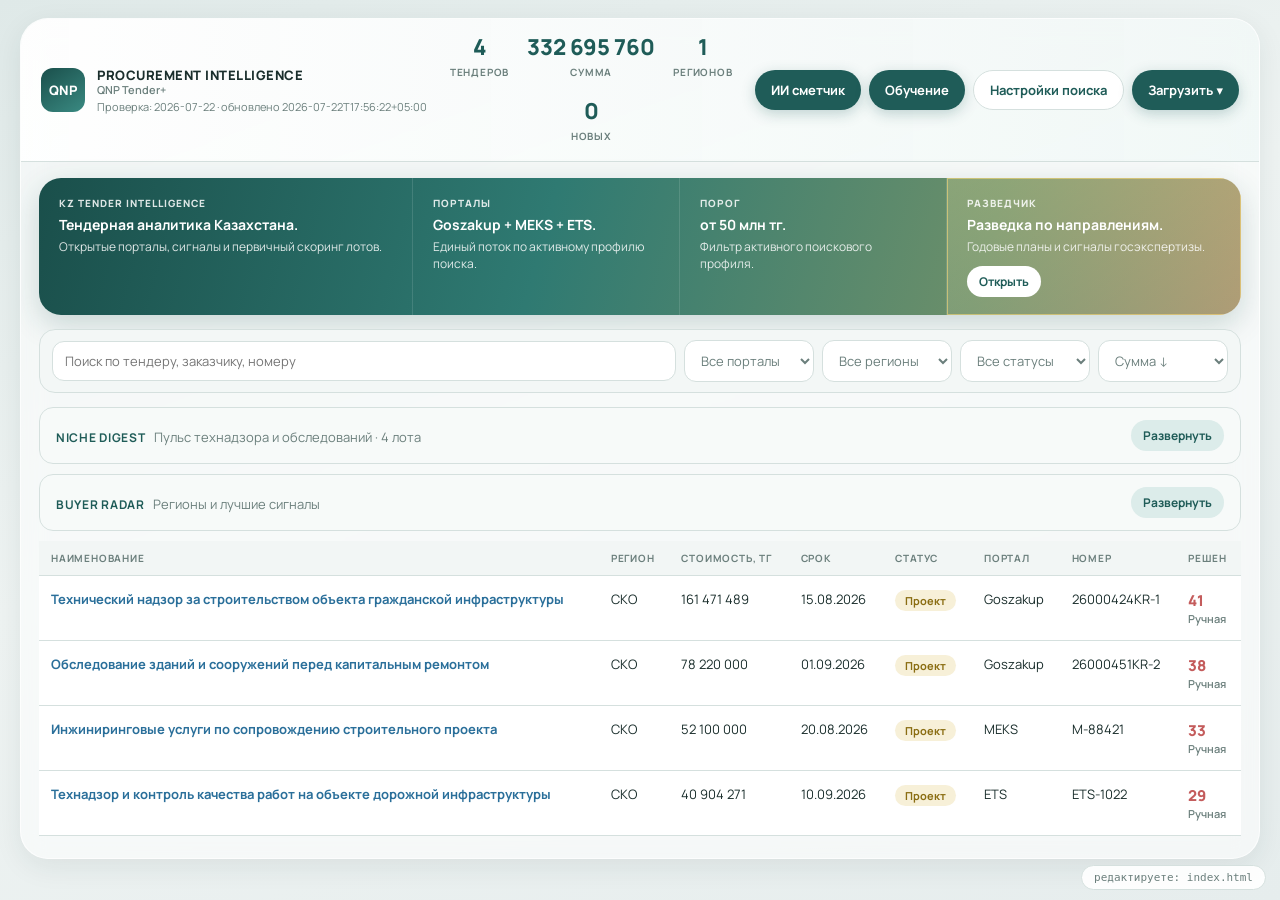
==== commit c87f43e7: "Remove "Библиотека знаний" link from index.html to streamline header actions and improve navigation " ====
--- a/index.html
+++ b/index.html
@@ -29,7 +29,6 @@
     <div class="hdr-actions">
       <a class="btn btn-primary" href="estimator.html" data-nav="estimator">ИИ сметчик</a>
       <a class="btn btn-primary" href="learn.html" data-nav="learn">Обучение</a>
-      <a class="btn btn-primary" href="library.html" data-nav="library">Библиотека знаний</a>
       <a class="btn btn-outline" href="settings.html" data-nav="settings">Настройки поиска</a>
       <button class="btn btn-primary" type="button">Загрузить ▾</button>
     </div>
